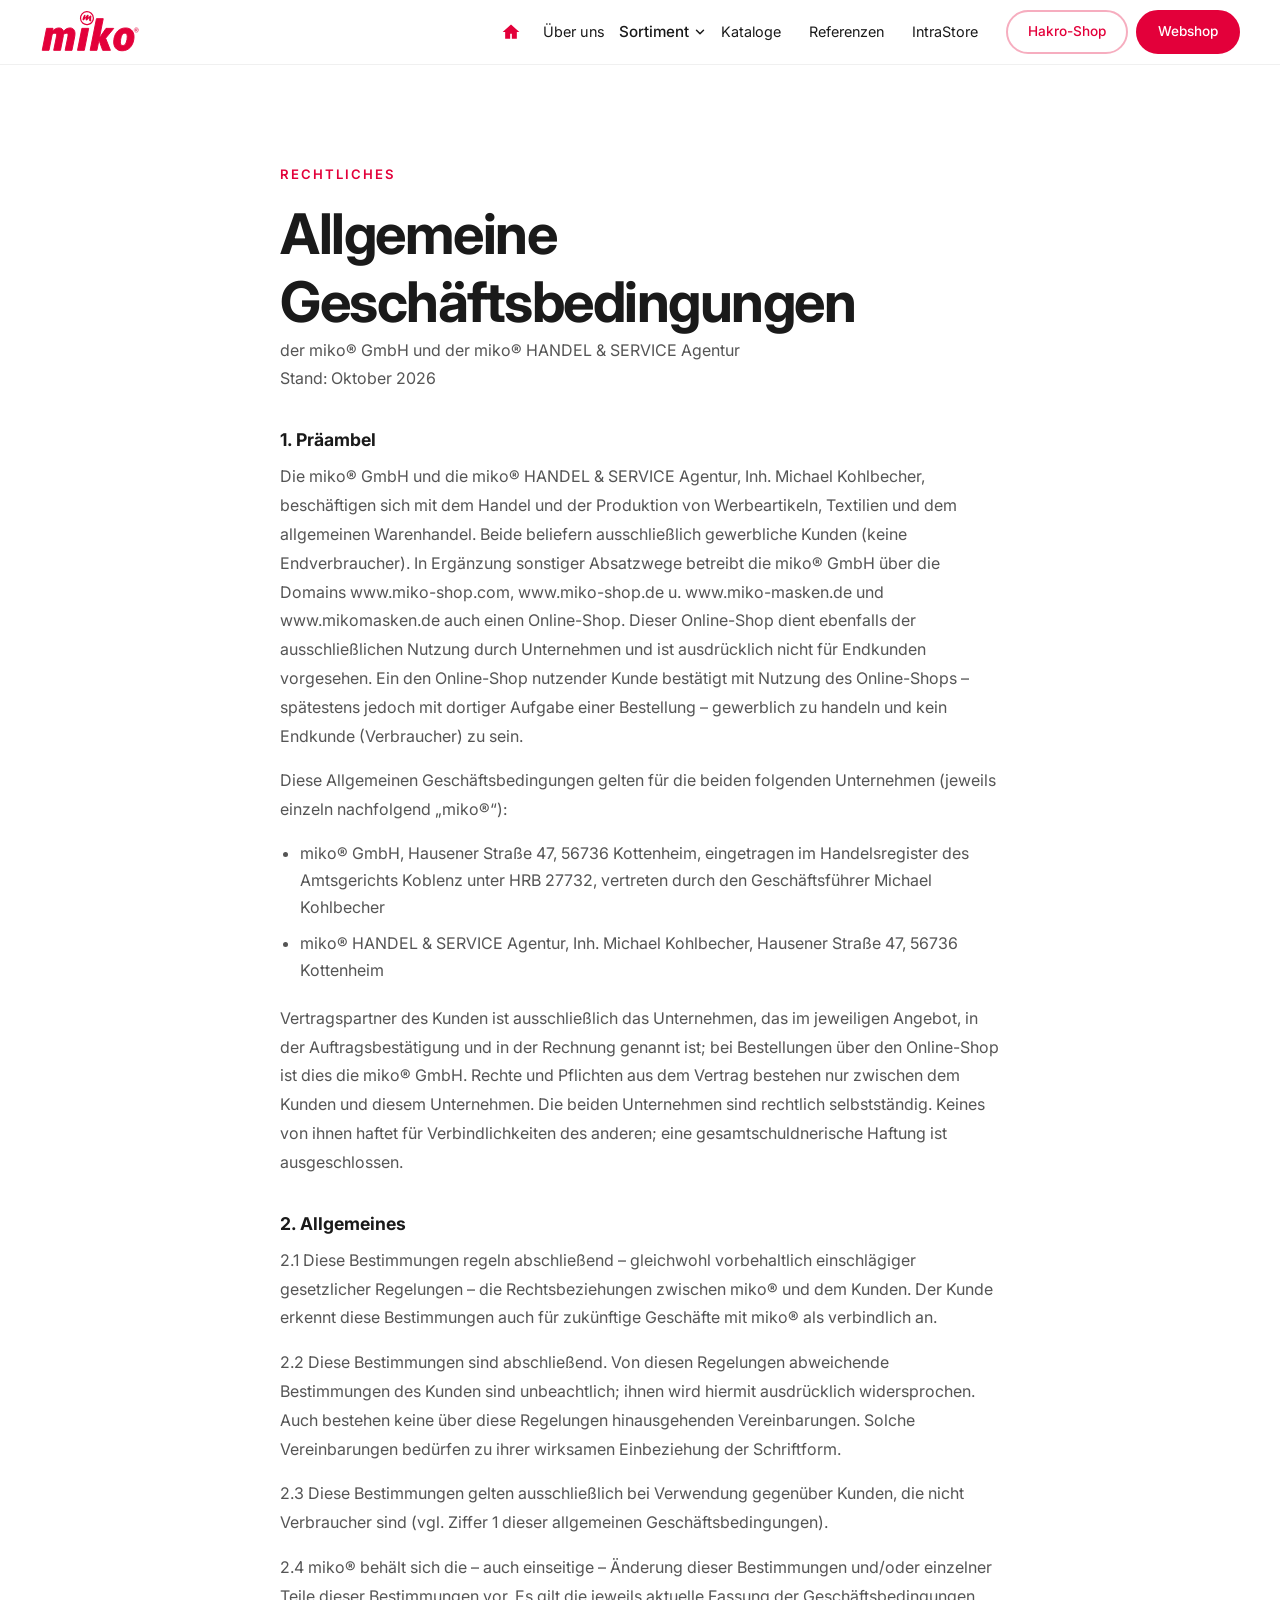
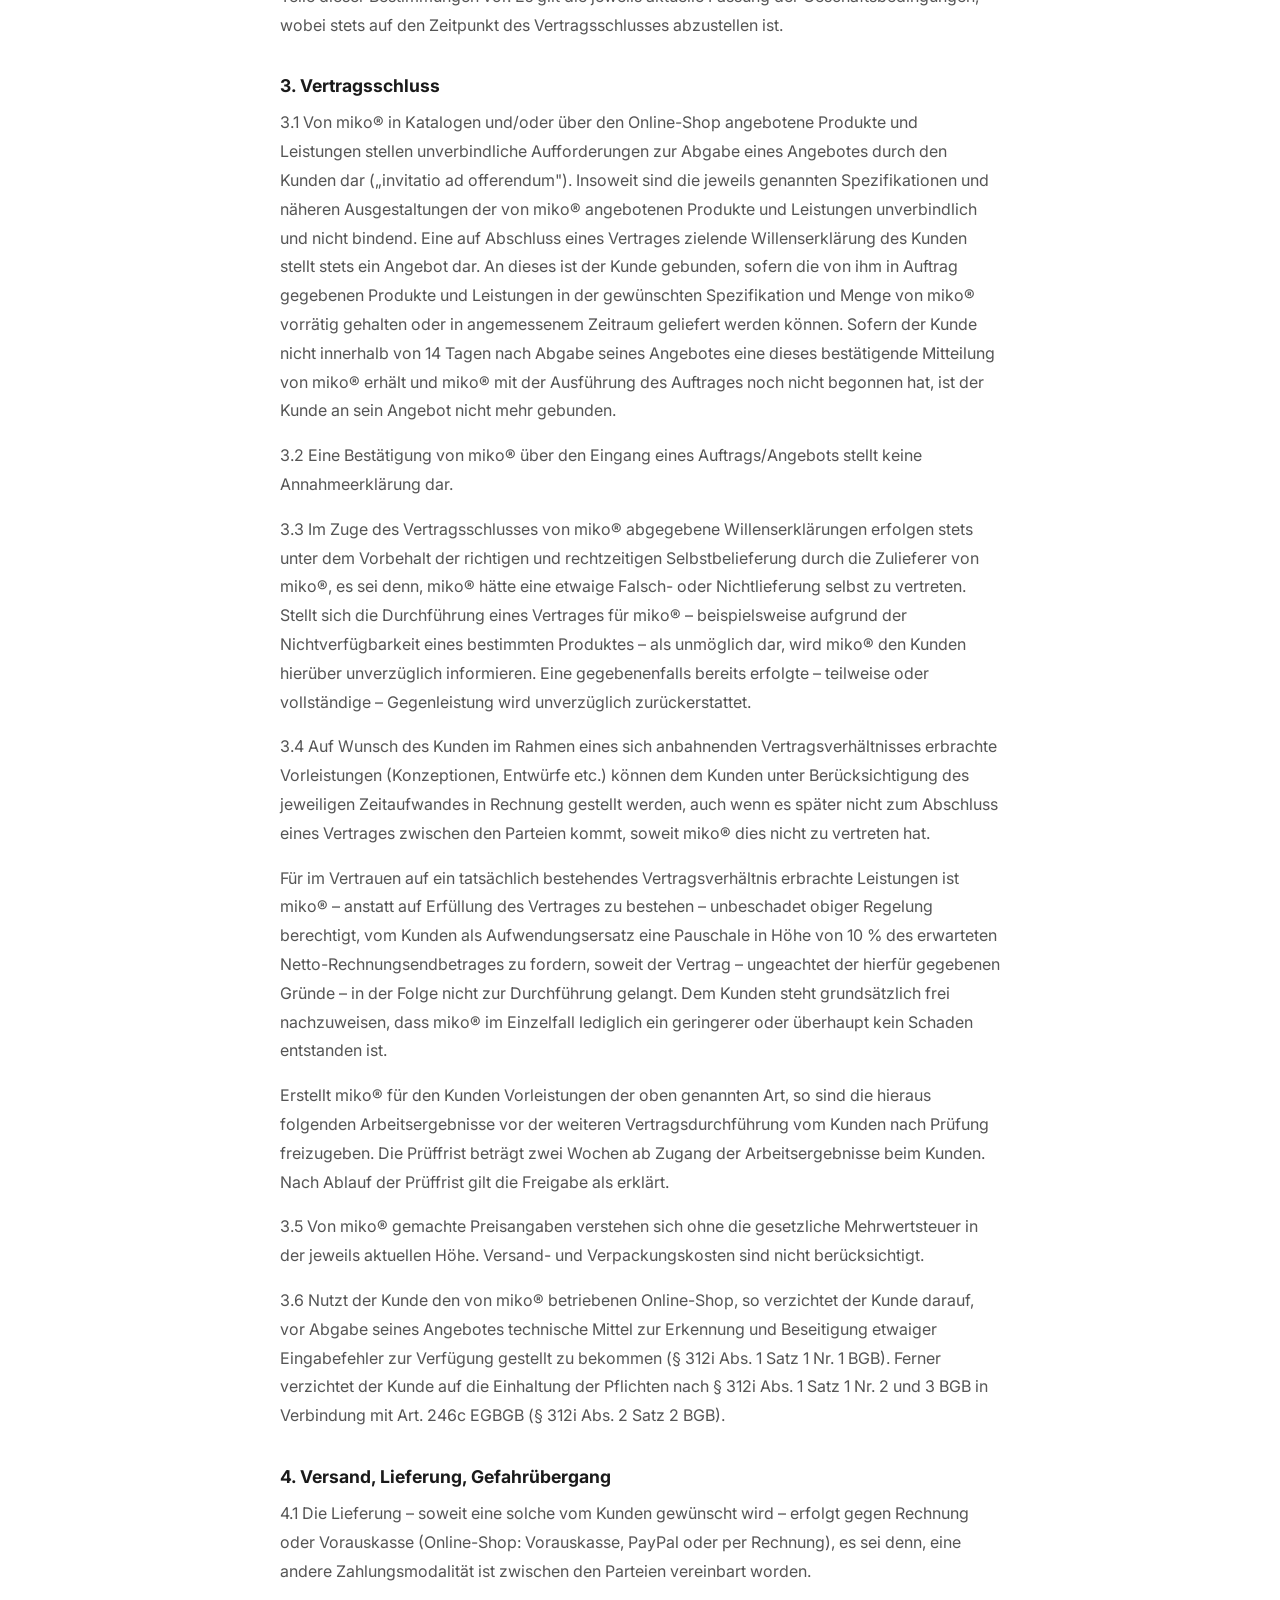
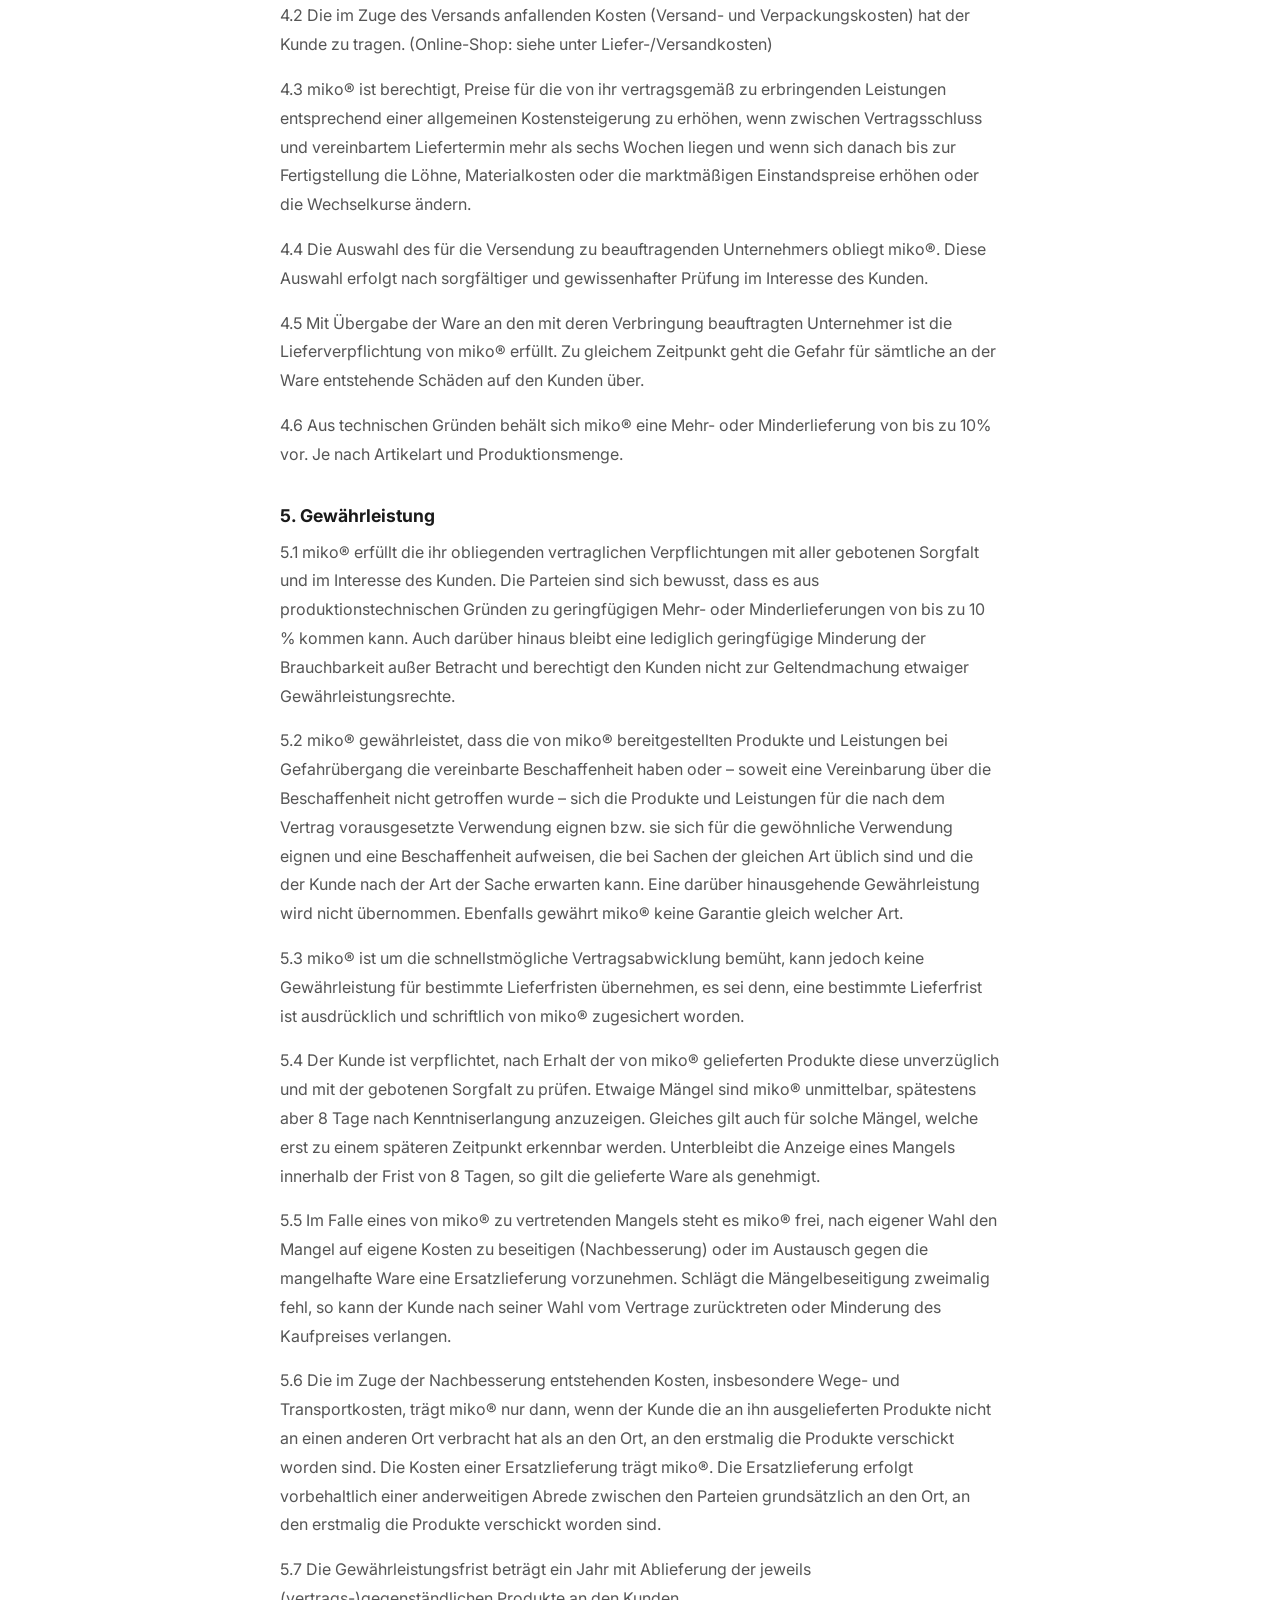
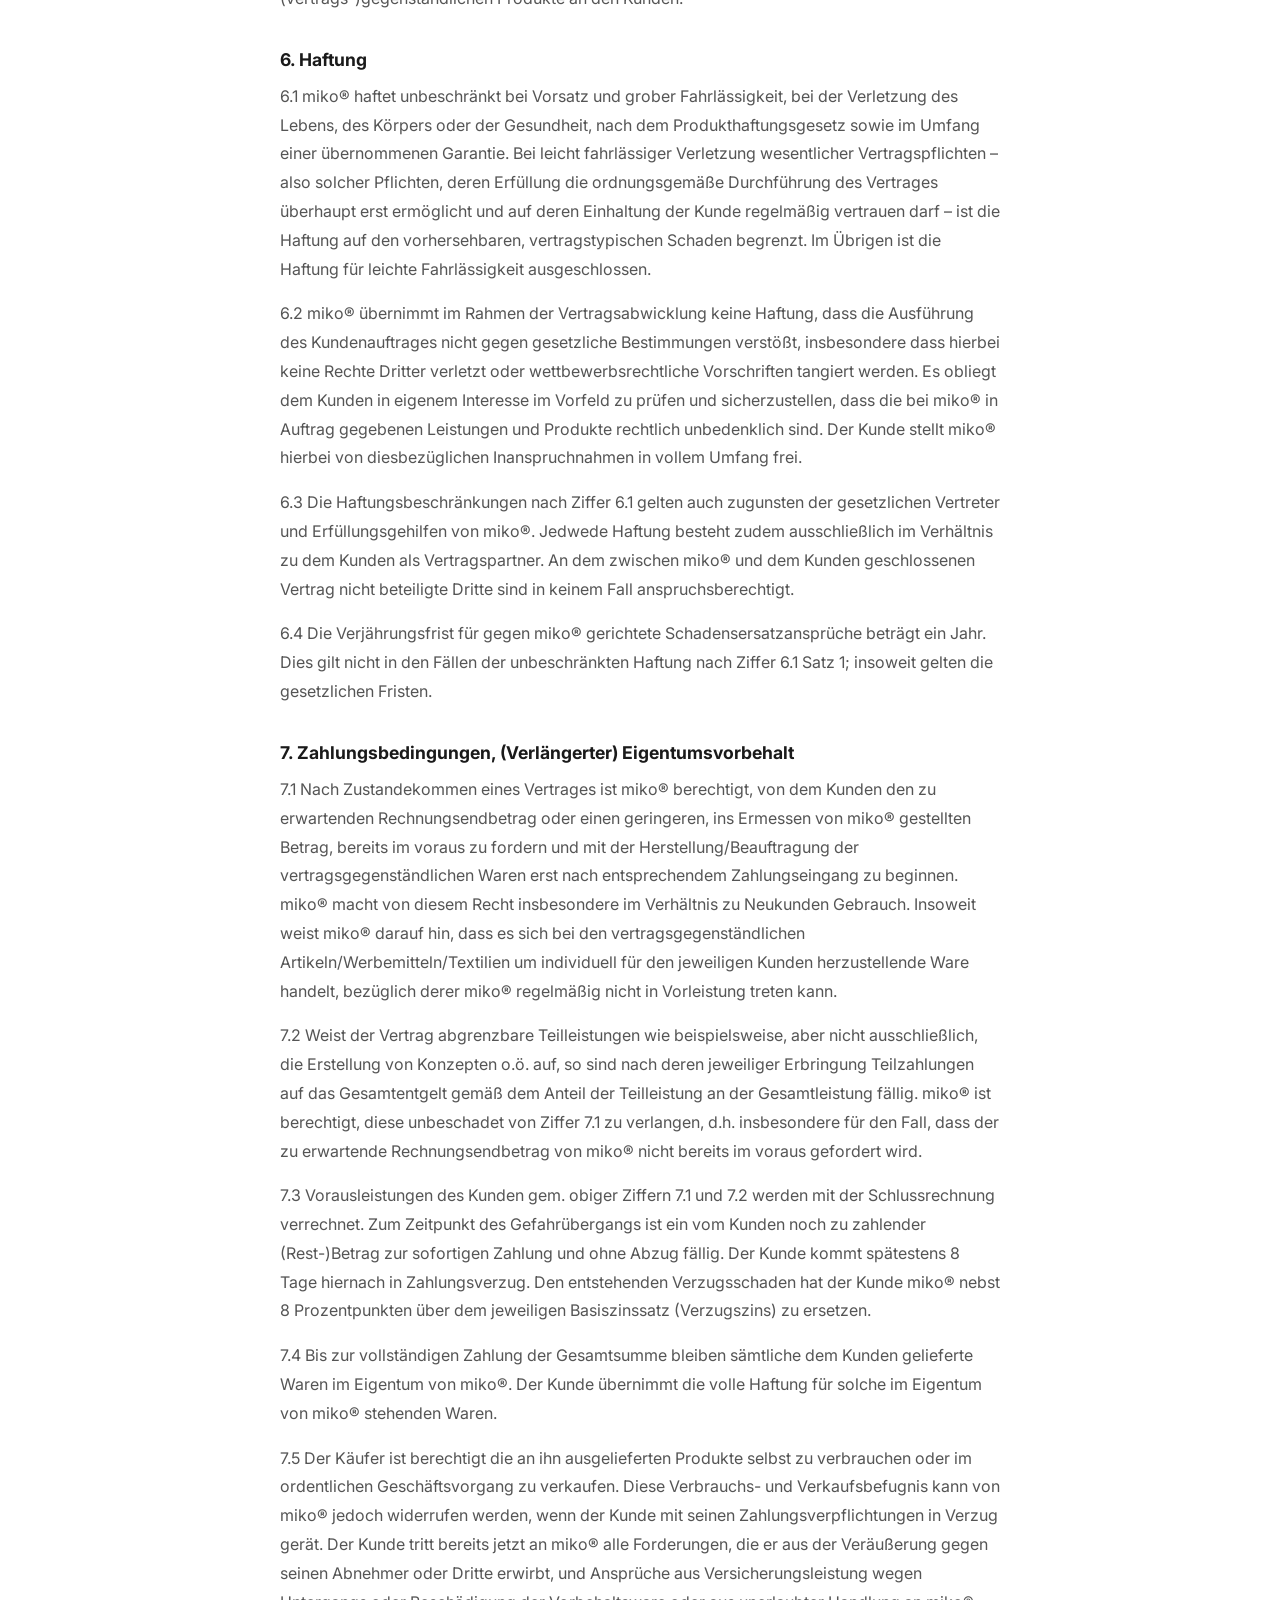
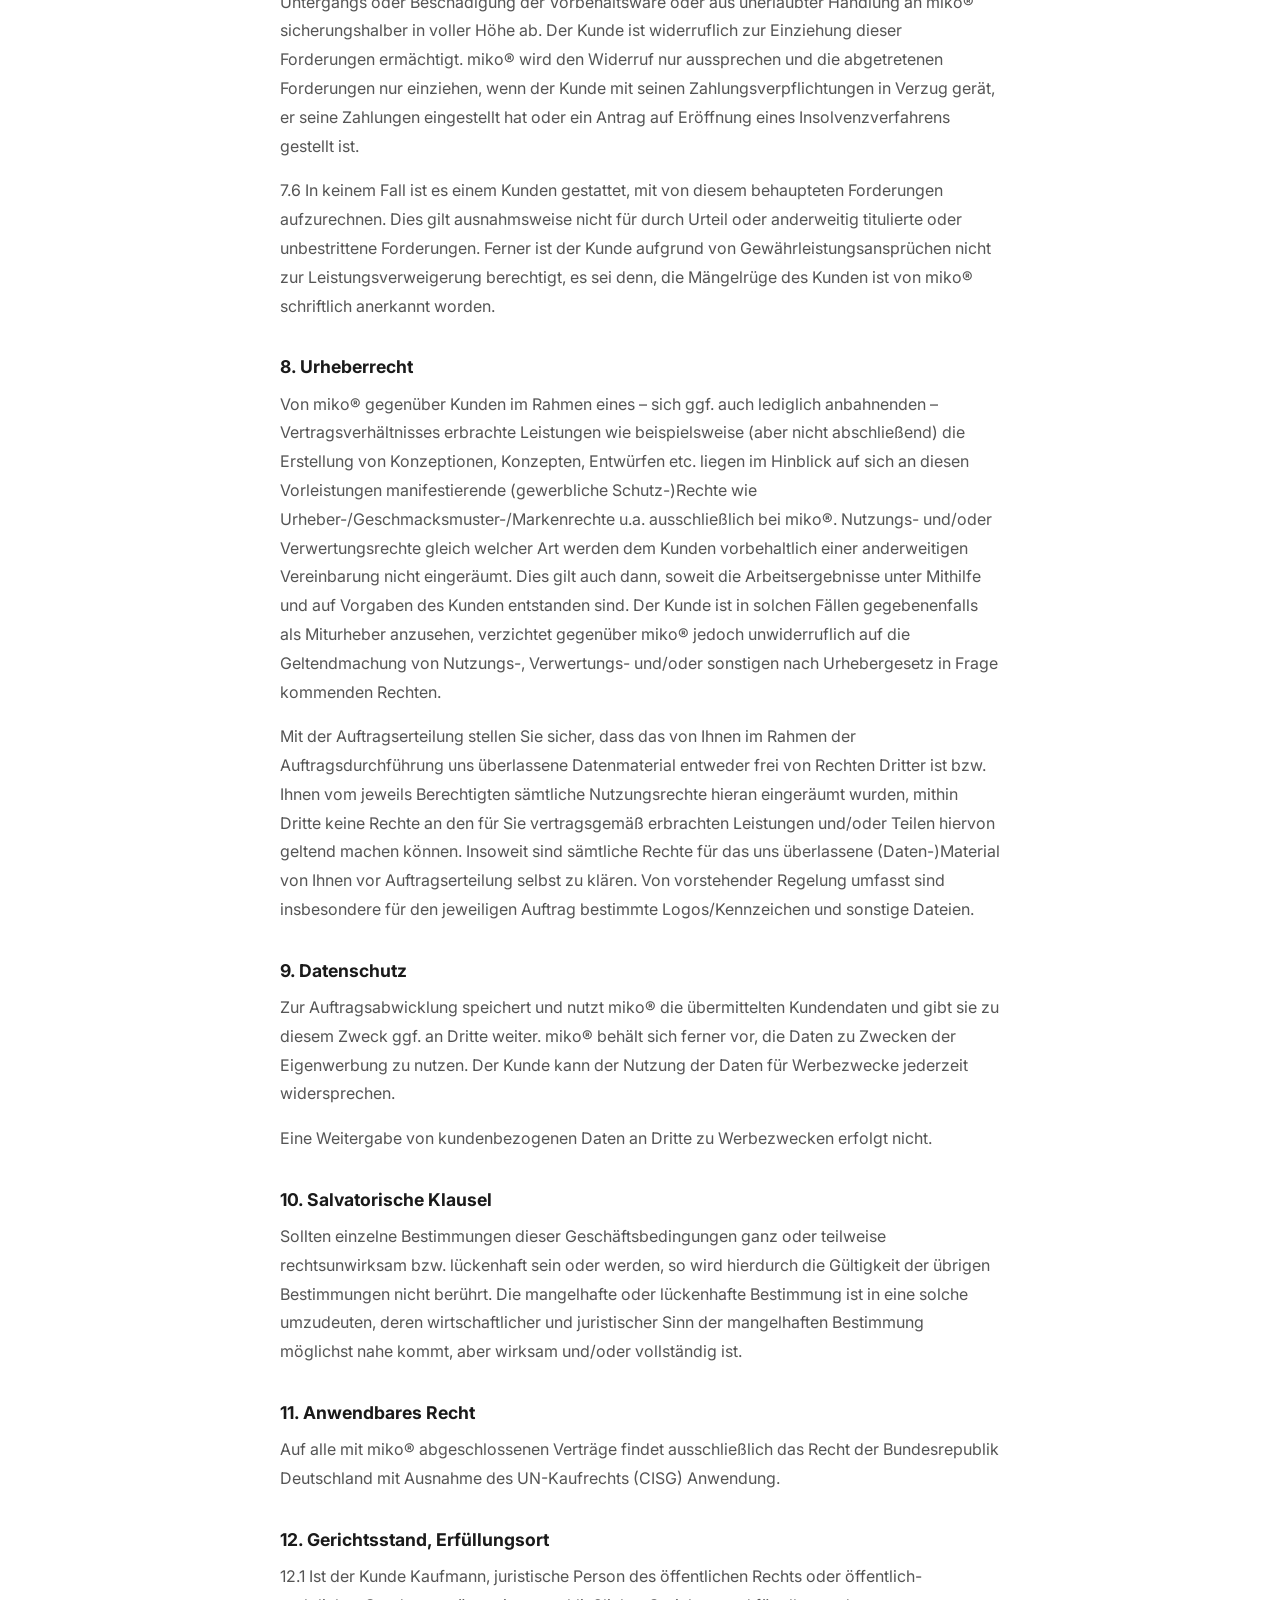
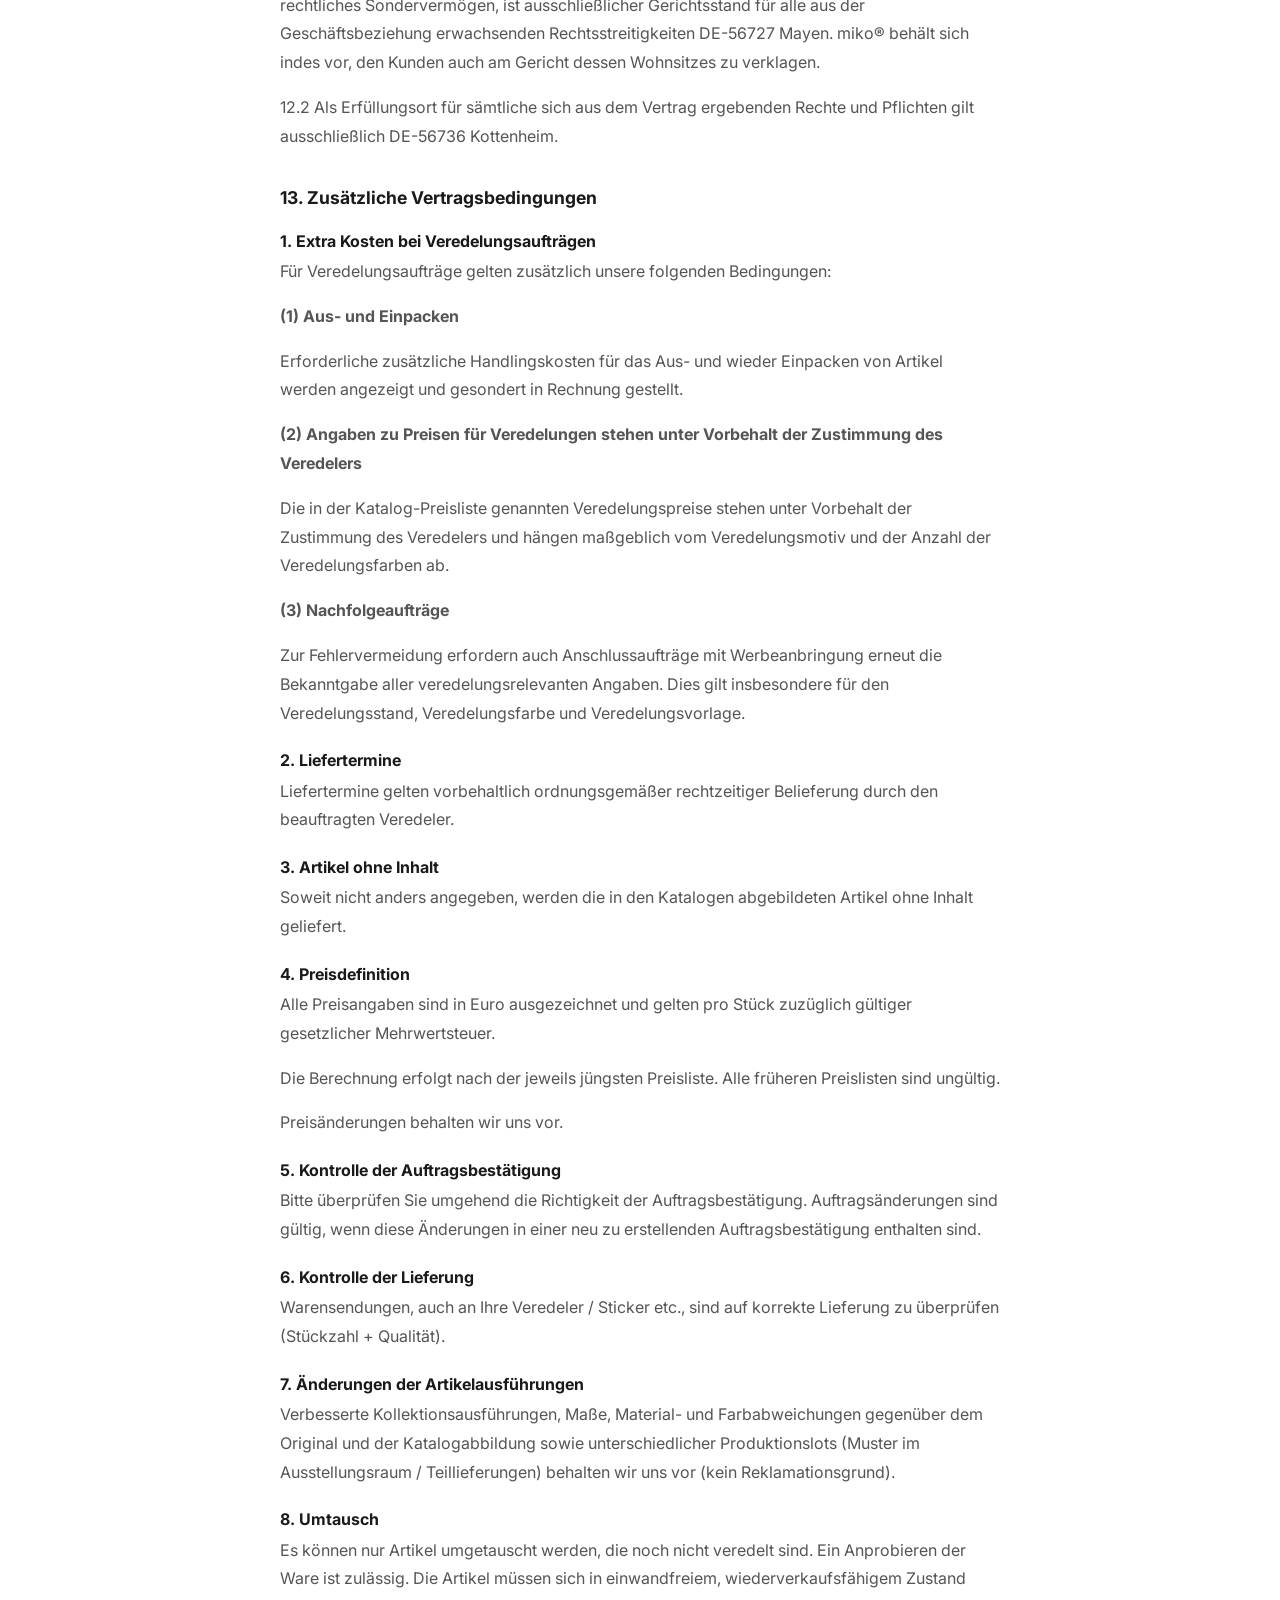
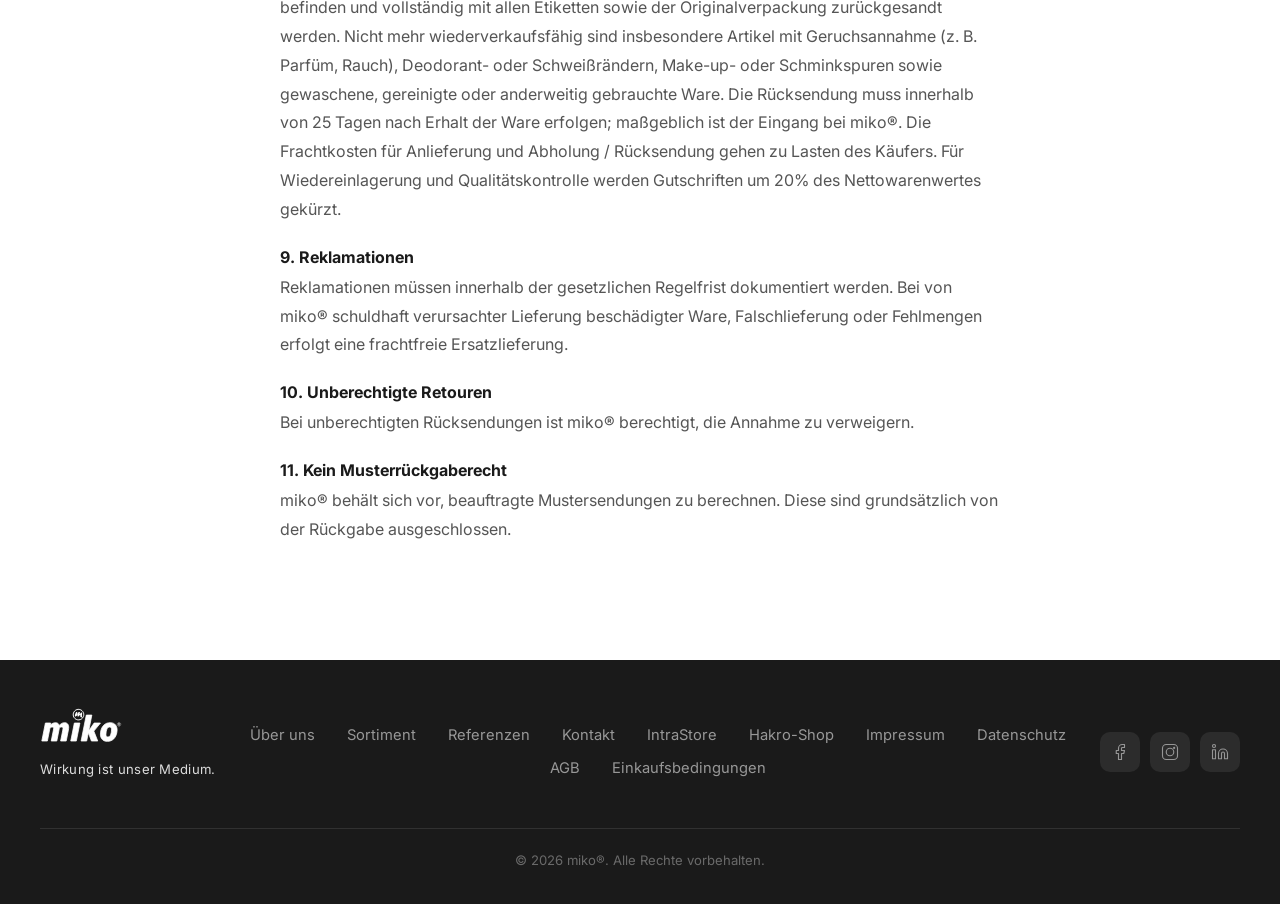
==== agb.html @ ebe0175c "AGB und Einkaufsbedingungen fuer beide Firmen, Links in der Fusszeile agb.html neu (Basis: Fassung A" ====
<!DOCTYPE html>
<html lang="de">
<head>
  <meta charset="UTF-8">
  <meta name="viewport" content="width=device-width, initial-scale=1.0">
  <title>AGB – Allgemeine Geschäftsbedingungen | miko® GmbH</title>
  <meta name="description" content="Allgemeine Geschäftsbedingungen der miko® GmbH und der miko® HANDEL &amp; SERVICE Agentur für Geschäftskunden – Vertragsschluss, Lieferung, Gewährleistung, Zahlung.">
  <link rel="preconnect" href="https://fonts.googleapis.com">
  <link rel="preconnect" href="https://fonts.gstatic.com" crossorigin>
  <link href="https://fonts.googleapis.com/css2?family=Inter:wght@400;500;600;700;800&display=swap" rel="stylesheet">
  <link rel="stylesheet" href="assets/css/style.css">
  <link rel="icon" href="assets/img/favicon.ico" sizes="any">
  <link rel="icon" href="assets/img/favicon.png" type="image/png" sizes="32x32">
  <link rel="apple-touch-icon" href="assets/img/apple-touch-icon.png">
  <link rel="canonical" href="https://miko-online.com/agb.html">
  <meta property="og:type" content="website">
  <meta property="og:site_name" content="miko® GmbH">
  <meta property="og:locale" content="de_DE">
  <meta property="og:title" content="AGB – Allgemeine Geschäftsbedingungen | miko® GmbH">
  <meta property="og:description" content="Allgemeine Geschäftsbedingungen der miko® GmbH und der miko® HANDEL &amp; SERVICE Agentur für Geschäftskunden – Vertragsschluss, Lieferung, Gewährleistung, Zahlung.">
  <meta property="og:url" content="https://miko-online.com/agb.html">
  <meta property="og:image" content="https://miko-online.com/assets/img/og-image.jpg">
  <meta name="twitter:card" content="summary_large_image">
  <meta name="twitter:title" content="AGB – Allgemeine Geschäftsbedingungen | miko® GmbH">
  <meta name="twitter:description" content="Allgemeine Geschäftsbedingungen der miko® GmbH und der miko® HANDEL &amp; SERVICE Agentur für Geschäftskunden – Vertragsschluss, Lieferung, Gewährleistung, Zahlung.">
  <meta name="twitter:image" content="https://miko-online.com/assets/img/og-image.jpg">
</head>
<body>

  <!-- HEADER -->
  <header class="header" id="header">
    <div class="container header-main">
      <a href="index.html" class="logo">
        <img fetchpriority="high" decoding="async" src="assets/img/miko-logo.svg" alt="miko® GmbH">
      </a>
      <nav>
        <ul class="nav-links" id="navLinks">
          <li><a href="index.html" class="nav-home" aria-label="Startseite"><svg viewBox="0 0 24 24" style="width:20px;height:20px" fill="var(--red)" stroke="none"><path d="M12 3L2 12h3v8h6v-6h2v6h6v-8h3L12 3z"/></svg></a></li>
          <li><a href="index.html#ueber-uns">Über uns</a></li>
          <li class="nav-dropdown">
            <button class="nav-dropdown-toggle">Sortiment <svg viewBox="0 0 24 24" fill="none" stroke="currentColor" stroke-width="2.5" stroke-linecap="round" stroke-linejoin="round"><path d="M6 9l6 6 6-6"/></svg></button>
            <div class="nav-dropdown-menu">
              <div class="nav-dropdown-menu-inner">
                <a href="werbeartikel.html">Werbeartikel & Merchandise</a>
                <a href="corporate-fashion.html">Corporate Fashion</a>
                <a href="caps.html">Caps & Mützen</a>
                <a href="arbeitskleidung.html">Arbeitskleidung</a>
                <a href="sonderanfertigungen.html">Sonderanfertigungen</a>
              </div>
            </div>
          </li>
          <li><a href="kataloge.html">Kataloge</a></li>
          <li><a href="referenzen.html">Referenzen</a></li>
          <li><a href="https://www.intrastore.de/" target="_blank" rel="noopener">IntraStore</a></li>
          <li class="nav-shops">
            <a href="https://www.hakroshop.com" target="_blank" rel="noopener" class="btn-shop-ghost">Hakro-Shop</a>
            <a href="https://www.miko-shop.com/" target="_blank" rel="noopener" class="btn btn-red">Webshop</a>
          </li>
        </ul>
      </nav>
      <button class="nav-toggle" id="navToggle" aria-label="Menü öffnen">
        <span></span><span></span><span></span>
      </button>
    </div>
  </header>

  <!-- Content -->
  <section class="section" style="padding-top: 160px;">
    <div class="container">
      <div class="legal-content">
        <span class="section-tag">Rechtliches</span>
        <h1>Allgemeine Geschäftsbedingungen</h1>
        <p>der miko® GmbH und der miko® HANDEL &amp; SERVICE Agentur<br>Stand: Oktober 2026</p>

        <h3>1. Präambel</h3>
        <p>Die miko® GmbH und die miko® HANDEL &amp; SERVICE Agentur, Inh. Michael Kohlbecher, beschäftigen sich mit dem Handel und der Produktion von Werbeartikeln, Textilien und dem allgemeinen Warenhandel. Beide beliefern ausschließlich gewerbliche Kunden (keine Endverbraucher). In Ergänzung sonstiger Absatzwege betreibt die miko® GmbH über die Domains www.miko-shop.com, www.miko-shop.de u. www.miko-masken.de und www.mikomasken.de auch einen Online-Shop. Dieser Online-Shop dient ebenfalls der ausschließlichen Nutzung durch Unternehmen und ist ausdrücklich nicht für Endkunden vorgesehen. Ein den Online-Shop nutzender Kunde bestätigt mit Nutzung des Online-Shops – spätestens jedoch mit dortiger Aufgabe einer Bestellung – gewerblich zu handeln und kein Endkunde (Verbraucher) zu sein.</p>
        <p>Diese Allgemeinen Geschäftsbedingungen gelten für die beiden folgenden Unternehmen (jeweils einzeln nachfolgend „miko®“):</p>
        <ul>
          <li>miko® GmbH, Hausener Straße 47, 56736 Kottenheim, eingetragen im Handelsregister des Amtsgerichts Koblenz unter HRB 27732, vertreten durch den Geschäftsführer Michael Kohlbecher</li>
          <li>miko® HANDEL &amp; SERVICE Agentur, Inh. Michael Kohlbecher, Hausener Straße 47, 56736 Kottenheim</li>
        </ul>
        <p>Vertragspartner des Kunden ist ausschließlich das Unternehmen, das im jeweiligen Angebot, in der Auftragsbestätigung und in der Rechnung genannt ist; bei Bestellungen über den Online-Shop ist dies die miko® GmbH. Rechte und Pflichten aus dem Vertrag bestehen nur zwischen dem Kunden und diesem Unternehmen. Die beiden Unternehmen sind rechtlich selbstständig. Keines von ihnen haftet für Verbindlichkeiten des anderen; eine gesamtschuldnerische Haftung ist ausgeschlossen.</p>
        <h3>2. Allgemeines</h3>
        <p>2.1 Diese Bestimmungen regeln abschließend – gleichwohl vorbehaltlich einschlägiger gesetzlicher Regelungen – die Rechtsbeziehungen zwischen miko® und dem Kunden. Der Kunde erkennt diese Bestimmungen auch für zukünftige Geschäfte mit miko® als verbindlich an.</p>
        <p>2.2 Diese Bestimmungen sind abschließend. Von diesen Regelungen abweichende Bestimmungen des Kunden sind unbeachtlich; ihnen wird hiermit ausdrücklich widersprochen. Auch bestehen keine über diese Regelungen hinausgehenden Vereinbarungen. Solche Vereinbarungen bedürfen zu ihrer wirksamen Einbeziehung der Schriftform.</p>
        <p>2.3 Diese Bestimmungen gelten ausschließlich bei Verwendung gegenüber Kunden, die nicht Verbraucher sind (vgl. Ziffer 1 dieser allgemeinen Geschäftsbedingungen).</p>
        <p>2.4 miko® behält sich die – auch einseitige – Änderung dieser Bestimmungen und/oder einzelner Teile dieser Bestimmungen vor. Es gilt die jeweils aktuelle Fassung der Geschäftsbedingungen, wobei stets auf den Zeitpunkt des Vertragsschlusses abzustellen ist.</p>
        <h3>3. Vertragsschluss</h3>
        <p>3.1 Von miko® in Katalogen und/oder über den Online-Shop angebotene Produkte und Leistungen stellen unverbindliche Aufforderungen zur Abgabe eines Angebotes durch den Kunden dar („invitatio ad offerendum"). Insoweit sind die jeweils genannten Spezifikationen und näheren Ausgestaltungen der von miko® angebotenen Produkte und Leistungen unverbindlich und nicht bindend. Eine auf Abschluss eines Vertrages zielende Willenserklärung des Kunden stellt stets ein Angebot dar. An dieses ist der Kunde gebunden, sofern die von ihm in Auftrag gegebenen Produkte und Leistungen in der gewünschten Spezifikation und Menge von miko® vorrätig gehalten oder in angemessenem Zeitraum geliefert werden können. Sofern der Kunde nicht innerhalb von 14 Tagen nach Abgabe seines Angebotes eine dieses bestätigende Mitteilung von miko® erhält und miko® mit der Ausführung des Auftrages noch nicht begonnen hat, ist der Kunde an sein Angebot nicht mehr gebunden.</p>
        <p>3.2 Eine Bestätigung von miko® über den Eingang eines Auftrags/Angebots stellt keine Annahmeerklärung dar.</p>
        <p>3.3 Im Zuge des Vertragsschlusses von miko® abgegebene Willenserklärungen erfolgen stets unter dem Vorbehalt der richtigen und rechtzeitigen Selbstbelieferung durch die Zulieferer von miko®, es sei denn, miko® hätte eine etwaige Falsch- oder Nichtlieferung selbst zu vertreten. Stellt sich die Durchführung eines Vertrages für miko® – beispielsweise aufgrund der Nichtverfügbarkeit eines bestimmten Produktes – als unmöglich dar, wird miko® den Kunden hierüber unverzüglich informieren. Eine gegebenenfalls bereits erfolgte – teilweise oder vollständige – Gegenleistung wird unverzüglich zurückerstattet.</p>
        <p>3.4 Auf Wunsch des Kunden im Rahmen eines sich anbahnenden Vertragsverhältnisses erbrachte Vorleistungen (Konzeptionen, Entwürfe etc.) können dem Kunden unter Berücksichtigung des jeweiligen Zeitaufwandes in Rechnung gestellt werden, auch wenn es später nicht zum Abschluss eines Vertrages zwischen den Parteien kommt, soweit miko® dies nicht zu vertreten hat.</p>
        <p>Für im Vertrauen auf ein tatsächlich bestehendes Vertragsverhältnis erbrachte Leistungen ist miko® – anstatt auf Erfüllung des Vertrages zu bestehen – unbeschadet obiger Regelung berechtigt, vom Kunden als Aufwendungsersatz eine Pauschale in Höhe von 10 % des erwarteten Netto-Rechnungsendbetrages zu fordern, soweit der Vertrag – ungeachtet der hierfür gegebenen Gründe – in der Folge nicht zur Durchführung gelangt. Dem Kunden steht grundsätzlich frei nachzuweisen, dass miko® im Einzelfall lediglich ein geringerer oder überhaupt kein Schaden entstanden ist.</p>
        <p>Erstellt miko® für den Kunden Vorleistungen der oben genannten Art, so sind die hieraus folgenden Arbeitsergebnisse vor der weiteren Vertragsdurchführung vom Kunden nach Prüfung freizugeben. Die Prüffrist beträgt zwei Wochen ab Zugang der Arbeitsergebnisse beim Kunden. Nach Ablauf der Prüffrist gilt die Freigabe als erklärt.</p>
        <p>3.5 Von miko® gemachte Preisangaben verstehen sich ohne die gesetzliche Mehrwertsteuer in der jeweils aktuellen Höhe. Versand- und Verpackungskosten sind nicht berücksichtigt.</p>
        <p>3.6 Nutzt der Kunde den von miko® betriebenen Online-Shop, so verzichtet der Kunde darauf, vor Abgabe seines Angebotes technische Mittel zur Erkennung und Beseitigung etwaiger Eingabefehler zur Verfügung gestellt zu bekommen (§&nbsp;312i Abs.&nbsp;1 Satz 1 Nr.&nbsp;1 BGB). Ferner verzichtet der Kunde auf die Einhaltung der Pflichten nach §&nbsp;312i Abs.&nbsp;1 Satz 1 Nr.&nbsp;2 und 3 BGB in Verbindung mit Art. 246c EGBGB (§&nbsp;312i Abs.&nbsp;2 Satz 2 BGB).</p>
        <h3>4. Versand, Lieferung, Gefahrübergang</h3>
        <p>4.1 Die Lieferung – soweit eine solche vom Kunden gewünscht wird – erfolgt gegen Rechnung oder Vorauskasse (Online-Shop: Vorauskasse, PayPal oder per Rechnung), es sei denn, eine andere Zahlungsmodalität ist zwischen den Parteien vereinbart worden.</p>
        <p>4.2 Die im Zuge des Versands anfallenden Kosten (Versand- und Verpackungskosten) hat der Kunde zu tragen. (Online-Shop: siehe unter Liefer-/Versandkosten)</p>
        <p>4.3 miko® ist berechtigt, Preise für die von ihr vertragsgemäß zu erbringenden Leistungen entsprechend einer allgemeinen Kostensteigerung zu erhöhen, wenn zwischen Vertragsschluss und vereinbartem Liefertermin mehr als sechs Wochen liegen und wenn sich danach bis zur Fertigstellung die Löhne, Materialkosten oder die marktmäßigen Einstandspreise erhöhen oder die Wechselkurse ändern.</p>
        <p>4.4 Die Auswahl des für die Versendung zu beauftragenden Unternehmers obliegt miko®. Diese Auswahl erfolgt nach sorgfältiger und gewissenhafter Prüfung im Interesse des Kunden.</p>
        <p>4.5 Mit Übergabe der Ware an den mit deren Verbringung beauftragten Unternehmer ist die Lieferverpflichtung von miko® erfüllt. Zu gleichem Zeitpunkt geht die Gefahr für sämtliche an der Ware entstehende Schäden auf den Kunden über.</p>
        <p>4.6 Aus technischen Gründen behält sich miko® eine Mehr- oder Minderlieferung von bis zu 10% vor. Je nach Artikelart und Produktionsmenge.</p>
        <h3>5. Gewährleistung</h3>
        <p>5.1 miko® erfüllt die ihr obliegenden vertraglichen Verpflichtungen mit aller gebotenen Sorgfalt und im Interesse des Kunden. Die Parteien sind sich bewusst, dass es aus produktionstechnischen Gründen zu geringfügigen Mehr- oder Minderlieferungen von bis zu 10 % kommen kann. Auch darüber hinaus bleibt eine lediglich geringfügige Minderung der Brauchbarkeit außer Betracht und berechtigt den Kunden nicht zur Geltendmachung etwaiger Gewährleistungsrechte.</p>
        <p>5.2 miko® gewährleistet, dass die von miko® bereitgestellten Produkte und Leistungen bei Gefahrübergang die vereinbarte Beschaffenheit haben oder – soweit eine Vereinbarung über die Beschaffenheit nicht getroffen wurde – sich die Produkte und Leistungen für die nach dem Vertrag vorausgesetzte Verwendung eignen bzw. sie sich für die gewöhnliche Verwendung eignen und eine Beschaffenheit aufweisen, die bei Sachen der gleichen Art üblich sind und die der Kunde nach der Art der Sache erwarten kann. Eine darüber hinausgehende Gewährleistung wird nicht übernommen. Ebenfalls gewährt miko® keine Garantie gleich welcher Art.</p>
        <p>5.3 miko® ist um die schnellstmögliche Vertragsabwicklung bemüht, kann jedoch keine Gewährleistung für bestimmte Lieferfristen übernehmen, es sei denn, eine bestimmte Lieferfrist ist ausdrücklich und schriftlich von miko® zugesichert worden.</p>
        <p>5.4 Der Kunde ist verpflichtet, nach Erhalt der von miko® gelieferten Produkte diese unverzüglich und mit der gebotenen Sorgfalt zu prüfen. Etwaige Mängel sind miko® unmittelbar, spätestens aber 8 Tage nach Kenntniserlangung anzuzeigen. Gleiches gilt auch für solche Mängel, welche erst zu einem späteren Zeitpunkt erkennbar werden. Unterbleibt die Anzeige eines Mangels innerhalb der Frist von 8 Tagen, so gilt die gelieferte Ware als genehmigt.</p>
        <p>5.5 Im Falle eines von miko® zu vertretenden Mangels steht es miko® frei, nach eigener Wahl den Mangel auf eigene Kosten zu beseitigen (Nachbesserung) oder im Austausch gegen die mangelhafte Ware eine Ersatzlieferung vorzunehmen. Schlägt die Mängelbeseitigung zweimalig fehl, so kann der Kunde nach seiner Wahl vom Vertrage zurücktreten oder Minderung des Kaufpreises verlangen.</p>
        <p>5.6 Die im Zuge der Nachbesserung entstehenden Kosten, insbesondere Wege- und Transportkosten, trägt miko® nur dann, wenn der Kunde die an ihn ausgelieferten Produkte nicht an einen anderen Ort verbracht hat als an den Ort, an den erstmalig die Produkte verschickt worden sind. Die Kosten einer Ersatzlieferung trägt miko®. Die Ersatzlieferung erfolgt vorbehaltlich einer anderweitigen Abrede zwischen den Parteien grundsätzlich an den Ort, an den erstmalig die Produkte verschickt worden sind.</p>
        <p>5.7 Die Gewährleistungsfrist beträgt ein Jahr mit Ablieferung der jeweils (vertrags-)gegenständlichen Produkte an den Kunden.</p>
        <h3>6. Haftung</h3>
        <p>6.1 miko® haftet unbeschränkt bei Vorsatz und grober Fahrlässigkeit, bei der Verletzung des Lebens, des Körpers oder der Gesundheit, nach dem Produkthaftungsgesetz sowie im Umfang einer übernommenen Garantie. Bei leicht fahrlässiger Verletzung wesentlicher Vertragspflichten – also solcher Pflichten, deren Erfüllung die ordnungsgemäße Durchführung des Vertrages überhaupt erst ermöglicht und auf deren Einhaltung der Kunde regelmäßig vertrauen darf – ist die Haftung auf den vorhersehbaren, vertragstypischen Schaden begrenzt. Im Übrigen ist die Haftung für leichte Fahrlässigkeit ausgeschlossen.</p>
        <p>6.2 miko® übernimmt im Rahmen der Vertragsabwicklung keine Haftung, dass die Ausführung des Kundenauftrages nicht gegen gesetzliche Bestimmungen verstößt, insbesondere dass hierbei keine Rechte Dritter verletzt oder wettbewerbsrechtliche Vorschriften tangiert werden. Es obliegt dem Kunden in eigenem Interesse im Vorfeld zu prüfen und sicherzustellen, dass die bei miko® in Auftrag gegebenen Leistungen und Produkte rechtlich unbedenklich sind. Der Kunde stellt miko® hierbei von diesbezüglichen Inanspruchnahmen in vollem Umfang frei.</p>
        <p>6.3 Die Haftungsbeschränkungen nach Ziffer 6.1 gelten auch zugunsten der gesetzlichen Vertreter und Erfüllungsgehilfen von miko®. Jedwede Haftung besteht zudem ausschließlich im Verhältnis zu dem Kunden als Vertragspartner. An dem zwischen miko® und dem Kunden geschlossenen Vertrag nicht beteiligte Dritte sind in keinem Fall anspruchsberechtigt.</p>
        <p>6.4 Die Verjährungsfrist für gegen miko® gerichtete Schadensersatzansprüche beträgt ein Jahr. Dies gilt nicht in den Fällen der unbeschränkten Haftung nach Ziffer 6.1 Satz 1; insoweit gelten die gesetzlichen Fristen.</p>
        <h3>7. Zahlungsbedingungen, (Verlängerter) Eigentumsvorbehalt</h3>
        <p>7.1 Nach Zustandekommen eines Vertrages ist miko® berechtigt, von dem Kunden den zu erwartenden Rechnungsendbetrag oder einen geringeren, ins Ermessen von miko® gestellten Betrag, bereits im voraus zu fordern und mit der Herstellung/Beauftragung der vertragsgegenständlichen Waren erst nach entsprechendem Zahlungseingang zu beginnen. miko® macht von diesem Recht insbesondere im Verhältnis zu Neukunden Gebrauch. Insoweit weist miko® darauf hin, dass es sich bei den vertragsgegenständlichen Artikeln/Werbemitteln/Textilien um individuell für den jeweiligen Kunden herzustellende Ware handelt, bezüglich derer miko® regelmäßig nicht in Vorleistung treten kann.</p>
        <p>7.2 Weist der Vertrag abgrenzbare Teilleistungen wie beispielsweise, aber nicht ausschließlich, die Erstellung von Konzepten o.ö. auf, so sind nach deren jeweiliger Erbringung Teilzahlungen auf das Gesamtentgelt gemäß dem Anteil der Teilleistung an der Gesamtleistung fällig. miko® ist berechtigt, diese unbeschadet von Ziffer 7.1 zu verlangen, d.h. insbesondere für den Fall, dass der zu erwartende Rechnungsendbetrag von miko® nicht bereits im voraus gefordert wird.</p>
        <p>7.3 Vorausleistungen des Kunden gem. obiger Ziffern 7.1 und 7.2 werden mit der Schlussrechnung verrechnet. Zum Zeitpunkt des Gefahrübergangs ist ein vom Kunden noch zu zahlender (Rest-)Betrag zur sofortigen Zahlung und ohne Abzug fällig. Der Kunde kommt spätestens 8 Tage hiernach in Zahlungsverzug. Den entstehenden Verzugsschaden hat der Kunde miko® nebst 8 Prozentpunkten über dem jeweiligen Basiszinssatz (Verzugszins) zu ersetzen.</p>
        <p>7.4 Bis zur vollständigen Zahlung der Gesamtsumme bleiben sämtliche dem Kunden gelieferte Waren im Eigentum von miko®. Der Kunde übernimmt die volle Haftung für solche im Eigentum von miko® stehenden Waren.</p>
        <p>7.5 Der Käufer ist berechtigt die an ihn ausgelieferten Produkte selbst zu verbrauchen oder im ordentlichen Geschäftsvorgang zu verkaufen. Diese Verbrauchs- und Verkaufsbefugnis kann von miko® jedoch widerrufen werden, wenn der Kunde mit seinen Zahlungsverpflichtungen in Verzug gerät. Der Kunde tritt bereits jetzt an miko® alle Forderungen, die er aus der Veräußerung gegen seinen Abnehmer oder Dritte erwirbt, und Ansprüche aus Versicherungsleistung wegen Untergangs oder Beschädigung der Vorbehaltsware oder aus unerlaubter Handlung an miko® sicherungshalber in voller Höhe ab. Der Kunde ist widerruflich zur Einziehung dieser Forderungen ermächtigt. miko® wird den Widerruf nur aussprechen und die abgetretenen Forderungen nur einziehen, wenn der Kunde mit seinen Zahlungsverpflichtungen in Verzug gerät, er seine Zahlungen eingestellt hat oder ein Antrag auf Eröffnung eines Insolvenzverfahrens gestellt ist.</p>
        <p>7.6 In keinem Fall ist es einem Kunden gestattet, mit von diesem behaupteten Forderungen aufzurechnen. Dies gilt ausnahmsweise nicht für durch Urteil oder anderweitig titulierte oder unbestrittene Forderungen. Ferner ist der Kunde aufgrund von Gewährleistungsansprüchen nicht zur Leistungsverweigerung berechtigt, es sei denn, die Mängelrüge des Kunden ist von miko® schriftlich anerkannt worden.</p>
        <h3>8. Urheberrecht</h3>
        <p>Von miko® gegenüber Kunden im Rahmen eines – sich ggf. auch lediglich anbahnenden – Vertragsverhältnisses erbrachte Leistungen wie beispielsweise (aber nicht abschließend) die Erstellung von Konzeptionen, Konzepten, Entwürfen etc. liegen im Hinblick auf sich an diesen Vorleistungen manifestierende (gewerbliche Schutz-)Rechte wie Urheber-/Geschmacksmuster-/Markenrechte u.a. ausschließlich bei miko®. Nutzungs- und/oder Verwertungsrechte gleich welcher Art werden dem Kunden vorbehaltlich einer anderweitigen Vereinbarung nicht eingeräumt. Dies gilt auch dann, soweit die Arbeitsergebnisse unter Mithilfe und auf Vorgaben des Kunden entstanden sind. Der Kunde ist in solchen Fällen gegebenenfalls als Miturheber anzusehen, verzichtet gegenüber miko® jedoch unwiderruflich auf die Geltendmachung von Nutzungs-, Verwertungs- und/oder sonstigen nach Urhebergesetz in Frage kommenden Rechten.</p>
        <p>Mit der Auftragserteilung stellen Sie sicher, dass das von Ihnen im Rahmen der Auftragsdurchführung uns überlassene Datenmaterial entweder frei von Rechten Dritter ist bzw. Ihnen vom jeweils Berechtigten sämtliche Nutzungsrechte hieran eingeräumt wurden, mithin Dritte keine Rechte an den für Sie vertragsgemäß erbrachten Leistungen und/oder Teilen hiervon geltend machen können. Insoweit sind sämtliche Rechte für das uns überlassene (Daten-)Material von Ihnen vor Auftragserteilung selbst zu klären. Von vorstehender Regelung umfasst sind insbesondere für den jeweiligen Auftrag bestimmte Logos/Kennzeichen und sonstige Dateien.</p>
        <h3>9. Datenschutz</h3>
        <p>Zur Auftragsabwicklung speichert und nutzt miko® die übermittelten Kundendaten und gibt sie zu diesem Zweck ggf. an Dritte weiter. miko® behält sich ferner vor, die Daten zu Zwecken der Eigenwerbung zu nutzen. Der Kunde kann der Nutzung der Daten für Werbezwecke jederzeit widersprechen.</p>
        <p>Eine Weitergabe von kundenbezogenen Daten an Dritte zu Werbezwecken erfolgt nicht.</p>
        <h3>10. Salvatorische Klausel</h3>
        <p>Sollten einzelne Bestimmungen dieser Geschäftsbedingungen ganz oder teilweise rechtsunwirksam bzw. lückenhaft sein oder werden, so wird hierdurch die Gültigkeit der übrigen Bestimmungen nicht berührt. Die mangelhafte oder lückenhafte Bestimmung ist in eine solche umzudeuten, deren wirtschaftlicher und juristischer Sinn der mangelhaften Bestimmung möglichst nahe kommt, aber wirksam und/oder vollständig ist.</p>
        <h3>11. Anwendbares Recht</h3>
        <p>Auf alle mit miko® abgeschlossenen Verträge findet ausschließlich das Recht der Bundesrepublik Deutschland mit Ausnahme des UN-Kaufrechts (CISG) Anwendung.</p>
        <h3>12. Gerichtsstand, Erfüllungsort</h3>
        <p>12.1 Ist der Kunde Kaufmann, juristische Person des öffentlichen Rechts oder öffentlich-rechtliches Sondervermögen, ist ausschließlicher Gerichtsstand für alle aus der Geschäftsbeziehung erwachsenden Rechtsstreitigkeiten DE-56727 Mayen. miko® behält sich indes vor, den Kunden auch am Gericht dessen Wohnsitzes zu verklagen.</p>
        <p>12.2 Als Erfüllungsort für sämtliche sich aus dem Vertrag ergebenden Rechte und Pflichten gilt ausschließlich DE-56736 Kottenheim.</p>
        <h3>13. Zusätzliche Vertragsbedingungen</h3>
        <h4>1. Extra Kosten bei Veredelungsaufträgen</h4>
        <p>Für Veredelungsaufträge gelten zusätzlich unsere folgenden Bedingungen:</p>
        <p><strong>(1) Aus- und Einpacken</strong></p>
        <p>Erforderliche zusätzliche Handlingskosten für das Aus- und wieder Einpacken von Artikel werden angezeigt und gesondert in Rechnung gestellt.</p>
        <p><strong>(2) Angaben zu Preisen für Veredelungen stehen unter Vorbehalt der Zustimmung des Veredelers</strong></p>
        <p>Die in der Katalog-Preisliste genannten Veredelungspreise stehen unter Vorbehalt der Zustimmung des Veredelers und hängen maßgeblich vom Veredelungsmotiv und der Anzahl der Veredelungsfarben ab.</p>
        <p><strong>(3) Nachfolgeaufträge</strong></p>
        <p>Zur Fehlervermeidung erfordern auch Anschlussaufträge mit Werbeanbringung erneut die Bekanntgabe aller veredelungsrelevanten Angaben. Dies gilt insbesondere für den Veredelungsstand, Veredelungsfarbe und Veredelungsvorlage.</p>
        <h4>2. Liefertermine</h4>
        <p>Liefertermine gelten vorbehaltlich ordnungsgemäßer rechtzeitiger Belieferung durch den beauftragten Veredeler.</p>
        <h4>3. Artikel ohne Inhalt</h4>
        <p>Soweit nicht anders angegeben, werden die in den Katalogen abgebildeten Artikel ohne Inhalt geliefert.</p>
        <h4>4. Preisdefinition</h4>
        <p>Alle Preisangaben sind in Euro ausgezeichnet und gelten pro Stück zuzüglich gültiger gesetzlicher Mehrwertsteuer.</p>
        <p>Die Berechnung erfolgt nach der jeweils jüngsten Preisliste. Alle früheren Preislisten sind ungültig.</p>
        <p>Preisänderungen behalten wir uns vor.</p>
        <h4>5. Kontrolle der Auftragsbestätigung</h4>
        <p>Bitte überprüfen Sie umgehend die Richtigkeit der Auftragsbestätigung. Auftragsänderungen sind gültig, wenn diese Änderungen in einer neu zu erstellenden Auftragsbestätigung enthalten sind.</p>
        <h4>6. Kontrolle der Lieferung</h4>
        <p>Warensendungen, auch an Ihre Veredeler / Sticker etc., sind auf korrekte Lieferung zu überprüfen (Stückzahl + Qualität).</p>
        <h4>7. Änderungen der Artikelausführungen</h4>
        <p>Verbesserte Kollektionsausführungen, Maße, Material- und Farbabweichungen gegenüber dem Original und der Katalogabbildung sowie unterschiedlicher Produktionslots (Muster im Ausstellungsraum / Teillieferungen) behalten wir uns vor (kein Reklamationsgrund).</p>
        <h4>8. Umtausch</h4>
        <p>Es können nur Artikel umgetauscht werden, die noch nicht veredelt sind. Ein Anprobieren der Ware ist zulässig. Die Artikel müssen sich in einwandfreiem, wiederverkaufsfähigem Zustand befinden und vollständig mit allen Etiketten sowie der Originalverpackung zurückgesandt werden. Nicht mehr wiederverkaufsfähig sind insbesondere Artikel mit Geruchsannahme (z. B. Parfüm, Rauch), Deodorant- oder Schweißrändern, Make-up- oder Schminkspuren sowie gewaschene, gereinigte oder anderweitig gebrauchte Ware. Die Rücksendung muss innerhalb von 25 Tagen nach Erhalt der Ware erfolgen; maßgeblich ist der Eingang bei miko®. Die Frachtkosten für Anlieferung und Abholung / Rücksendung gehen zu Lasten des Käufers. Für Wiedereinlagerung und Qualitätskontrolle werden Gutschriften um 20% des Nettowarenwertes gekürzt.</p>
        <h4>9. Reklamationen</h4>
        <p>Reklamationen müssen innerhalb der gesetzlichen Regelfrist dokumentiert werden. Bei von miko® schuldhaft verursachter Lieferung beschädigter Ware, Falschlieferung oder Fehlmengen erfolgt eine frachtfreie Ersatzlieferung.</p>
        <h4>10. Unberechtigte Retouren</h4>
        <p>Bei unberechtigten Rücksendungen ist miko® berechtigt, die Annahme zu verweigern.</p>
        <h4>11. Kein Musterrückgaberecht</h4>
        <p>miko® behält sich vor, beauftragte Mustersendungen zu berechnen. Diese sind grundsätzlich von der Rückgabe ausgeschlossen.</p>
      </div>
    </div>
  </section>

  <!-- FOOTER -->
  <footer class="footer">
    <div class="container">
      <div class="footer-inner">
      <div class="footer-row">
        <div class="footer-logo">
          <img loading="lazy" decoding="async" src="assets/img/miko-logo.svg" alt="miko® GmbH">
          <p class="footer-claim">Wirkung ist unser Medium.</p>
        </div>
        <nav class="footer-nav">
          <a href="index.html#ueber-uns">Über uns</a>
          <a href="index.html#sortiment">Sortiment</a>
          <a href="referenzen.html">Referenzen</a>
          <a href="index.html#kontakt">Kontakt</a>
          <a href="https://www.intrastore.de/" target="_blank" rel="noopener">IntraStore</a>
          <a href="https://www.hakroshop.com" target="_blank" rel="noopener">Hakro-Shop</a>
          <a href="impressum.html">Impressum</a>
          <a href="datenschutz.html">Datenschutz</a>
          <a href="agb.html">AGB</a>
          <a href="einkaufsbedingungen.html">Einkaufsbedingungen</a>
        </nav>
        <div class="footer-socials">
          <a href="https://www.facebook.com/mikoshopcom/" target="_blank" rel="noopener" aria-label="Facebook">
            <svg viewBox="0 0 24 24" fill="none" stroke="currentColor" stroke-width="1.5" stroke-linecap="round" stroke-linejoin="round"><path d="M18 2h-3a5 5 0 0 0-5 5v3H7v4h3v8h4v-8h3l1-4h-4V7a1 1 0 0 1 1-1h3z"/></svg>
          </a>
          <a href="https://www.instagram.com/mikoshopcom/" target="_blank" rel="noopener" aria-label="Instagram">
            <svg viewBox="0 0 24 24" fill="none" stroke="currentColor" stroke-width="1.5" stroke-linecap="round" stroke-linejoin="round"><rect x="2" y="2" width="20" height="20" rx="5"/><circle cx="12" cy="12" r="5"/><circle cx="17.5" cy="6.5" r="1.5" fill="currentColor" stroke="none"/></svg>
          </a>
          <a href="https://de.linkedin.com/company/miko-handel-u-service-agentur" target="_blank" rel="noopener" aria-label="LinkedIn">
            <svg viewBox="0 0 24 24" fill="none" stroke="currentColor" stroke-width="1.5" stroke-linecap="round" stroke-linejoin="round"><path d="M16 8a6 6 0 0 1 6 6v7h-4v-7a2 2 0 0 0-2-2 2 2 0 0 0-2 2v7h-4v-7a6 6 0 0 1 6-6z"/><rect x="2" y="9" width="4" height="12"/><circle cx="4" cy="4" r="2"/></svg>
          </a>
        </div>
      </div>
      <div class="footer-divider"></div>
      <div class="footer-bottom">
        <span>&copy; 2026 miko®. Alle Rechte vorbehalten.</span>
      </div>
    </div>
    </div>
  </footer>

  <!-- Scroll to top -->
  <button id="scrollTopBtn" class="scroll-top" aria-label="Nach oben scrollen">
    <svg viewBox="0 0 24 24" fill="none" stroke="currentColor" stroke-width="2.5" stroke-linecap="round" stroke-linejoin="round"><path d="M12 19V5M5 12l7-7 7 7"/></svg>
  </button>
  <script src="assets/js/main.js"></script>

</body>
</html>
---- assets/css/style.css ----
/* ============================================
   miko® GmbH – Website im IntraStore-Design
   Clean, minimalistisch, viel Weißraum
   Markenfarbe: #E3003A
   ============================================ */

*, *::before, *::after {
  margin: 0;
  padding: 0;
  box-sizing: border-box;
}

:root {
  --red: #E3003A;
  --red-dark: #c40032;
  --red-light: #ff1a52;
  --red-bg: #fef2f4;
  --dark: #1a1a1a;
  --white: #ffffff;
  --gray-50: #fafafa;
  --gray-100: #f5f5f5;
  --gray-200: #eeeeee;
  --gray-300: #e0e0e0;
  --text: #1a1a1a;
  --text-light: #555555;
  --text-muted: #999999;
  --shadow: 0 4px 24px rgba(0,0,0,0.06);
  --shadow-lg: 0 12px 48px rgba(0,0,0,0.1);
  --radius: 8px;
  --radius-lg: 16px;
  --transition: all 0.3s ease;
}

html { scroll-behavior: smooth; font-size: 16px; }

body {
  font-family: 'Inter', -apple-system, BlinkMacSystemFont, 'Segoe UI', Roboto, Helvetica, Arial, sans-serif;
  color: var(--text);
  line-height: 1.7;
  background: var(--white);
  -webkit-font-smoothing: antialiased;
}

img { max-width: 100%; height: auto; display: block; }

a { color: var(--red); text-decoration: none; transition: var(--transition); }
a:hover { color: var(--red-dark); }

.container { max-width: 1440px; margin: 0 auto; padding: 0 40px; }

h1, h2, h3, h4, h5 { font-weight: 700; line-height: 1.2; color: var(--dark); }
h1 { font-size: 3.5rem; letter-spacing: -1.5px; }
h2 { font-size: 2.5rem; letter-spacing: -0.8px; margin-bottom: 1rem; }
h3 { font-size: 1.15rem; margin-bottom: 0.5rem; }
p { margin-bottom: 1rem; color: var(--text-light); }

/* --- Buttons --- */
.btn {
  display: inline-block;
  padding: 16px 36px;
  border-radius: 50px;
  font-weight: 600;
  font-size: 0.95rem;
  cursor: pointer;
  transition: var(--transition);
  border: 2px solid transparent;
  text-align: center;
}

.btn-red,
a.btn-red,
a.btn-red:visited {
  background: var(--red);
  color: #ffffff !important;
  border-color: var(--red);
}
.btn-red:hover {
  background: var(--red-dark);
  border-color: var(--red-dark);
  color: var(--white);
  transform: translateY(-2px);
}

/* --- Sortiment Navigation --- */
.sortiment-nav {
  padding: 48px 0;
  background: var(--gray-50);
  scroll-margin-top: 70px;
}
.sortiment-nav-inner {
  display: flex;
  gap: 16px;
  justify-content: center;
  flex-wrap: wrap;
}

.btn-outline {
  background: var(--white);
  color: var(--red);
  border-color: var(--red);
}
.btn-outline:hover {
  background: var(--red-bg);
  color: var(--red);
  border-color: var(--red);
  transform: translateY(-2px);
}

.btn-white {
  background: var(--white);
  color: var(--red);
  border-color: var(--red);
}
.btn-white:hover {
  background: var(--red-bg);
  color: var(--red);
  border-color: var(--red);
  transform: translateY(-2px);
}

/* White button on red background (IntraStore, CTA) */
.btn-white-on-red {
  background: var(--white);
  color: var(--red);
  border-color: var(--white);
}
.btn-white-on-red:hover {
  background: var(--red-bg);
  color: var(--red);
  border-color: var(--red-bg);
  transform: translateY(-2px);
}

.btn-outline-white {
  background: transparent;
  color: var(--white);
  border-color: var(--white);
}
.btn-outline-white:hover {
  background: var(--red-bg);
  color: var(--red);
  border-color: var(--red-bg);
  transform: translateY(-2px);
}

/* ============ HEADER ============ */
.header {
  position: fixed;
  top: 0; left: 0; right: 0;
  z-index: 1100;
  background: rgba(255,255,255,0.96);
  backdrop-filter: blur(16px);
  -webkit-backdrop-filter: blur(16px);
  border-bottom: 1px solid rgba(0,0,0,0.06);
  transition: all 0.3s ease;
}

.header.scrolled {
  background: rgba(255,255,255,0.98);
  border-bottom-color: rgba(0,0,0,0.08);
  box-shadow: 0 2px 20px rgba(0,0,0,0.06);
}

.header-main {
  display: flex;
  align-items: center;
  justify-content: space-between;
  height: 64px;
}

.logo {
  margin-right: auto;
  display: flex;
  align-items: center;
}
.logo img { height: 44px; width: auto; }

.nav-links {
  display: flex;
  list-style: none;
  gap: 0;
  align-items: center;
}

.nav-links a {
  padding: 6px 14px;
  font-weight: 400;
  font-size: 0.9rem;
  color: var(--dark);
  transition: color 0.2s ease;
  border-radius: 0;
  letter-spacing: 0;
  background: none;
}

.nav-links a:hover {
  color: var(--red);
  background: none;
}

.nav-links a.active {
  color: var(--red);
  font-weight: 500;
  background: none;
}

.nav-home {
  display: flex;
  align-items: center;
  padding: 6px 8px !important;
}
.nav-home svg {
  color: var(--red);
  transition: var(--transition);
}
.nav-home:hover svg {
  opacity: 0.7;
}

.nav-links .btn-red,
.nav-links a.btn-red {
  padding: 8px 20px;
  margin-left: 12px;
  font-size: 0.85rem;
  font-weight: 500;
  color: var(--white) !important;
  border-radius: 50px;
  letter-spacing: 0;
  background: var(--red);
}
.nav-links .btn-red:hover,
.nav-links a.btn-red:hover {
  color: var(--white) !important;
  background: var(--red-dark);
}

/* ── Shop-Paar in der Kopfzeile (Hakro-Shop + Webshop) ──
   Ein gemeinsames <li>, damit beide als zusammengehoerige
   Einstiege lesen statt als zwei zufaellige Buttons.        */
.nav-links .nav-shops {
  display: flex;
  align-items: center;
  gap: 8px;
  margin-left: 14px;
}
.nav-links .nav-shops a.btn-red { margin-left: 0; }

/* Sekundaer: gleiche Pillenform, nur als Umriss.
   Im Ruhezustand zurueckhaltend, beim Hover gefuellt. */
.nav-links a.btn-shop-ghost {
  /* Masse bewusst identisch zu .nav-links a.btn-red (8px/20px + 2px Rahmen),
     damit beide Pillen exakt gleich hoch sind. Nicht auseinanderziehen. */
  padding: 8px 20px;
  font-size: 0.85rem;
  font-weight: 500;
  line-height: 1.7;
  letter-spacing: 0;
  white-space: nowrap;
  color: var(--red);
  background: transparent;
  border: 2px solid rgba(227, 0, 58, 0.32);
  border-radius: 50px;
  transition: color 0.25s ease, background 0.25s ease, border-color 0.25s ease;
}
.nav-links a.btn-shop-ghost:hover,
.nav-links a.btn-shop-ghost:focus-visible {
  color: var(--white);
  background: var(--red);
  border-color: var(--red);
}
.nav-links a.btn-shop-ghost:focus-visible {
  outline: 2px solid var(--red);
  outline-offset: 2px;
}

/* Zwischenbreiten: Navigation etwas enger schnueren,
   damit das Shop-Paar bis zur Hamburger-Grenze passt. */
@media (max-width: 1200px) {
  .nav-links a { padding: 6px 10px; }
  .nav-links .nav-shops { margin-left: 8px; gap: 6px; }
  .nav-links a.btn-shop-ghost { padding: 8px 16px; font-size: 0.82rem; }
  .nav-links .btn-red,
  .nav-links a.btn-red { padding: 8px 16px; font-size: 0.82rem; }
}

/* Dropdown */
.nav-dropdown {
  position: relative;
}
.nav-dropdown-toggle {
  cursor: pointer;
  display: flex;
  align-items: center;
  gap: 4px;
  padding: 0;
  font-size: 0.95rem;
  font-weight: 500;
  letter-spacing: 0;
  color: var(--text);
  border-radius: 0;
  transition: var(--transition);
  background: transparent;
  border: none;
  font-family: inherit;
}
.nav-dropdown-toggle:hover {
  background: transparent;
  color: var(--red);
}
.nav-dropdown-toggle svg {
  width: 14px;
  height: 14px;
  transition: transform 0.2s ease;
}
.nav-dropdown.open .nav-dropdown-toggle svg,
.nav-dropdown:hover .nav-dropdown-toggle svg {
  transform: rotate(180deg);
}
.nav-dropdown:hover .nav-dropdown-toggle {
  background: transparent;
  color: var(--red);
}
.nav-dropdown-menu {
  display: none;
  position: absolute;
  top: 100%;
  left: 50%;
  transform: translateX(-50%);
  padding-top: 8px;
  min-width: 220px;
  z-index: 1000;
}
.nav-dropdown-menu-inner {
  background: var(--white);
  border: 1px solid var(--gray-200);
  border-radius: 12px;
  box-shadow: 0 12px 40px rgba(0,0,0,0.1);
  padding: 8px;
}
.nav-dropdown:hover > .nav-dropdown-menu,
.nav-dropdown.open .nav-dropdown-menu {
  display: block;
}
.nav-dropdown-menu a {
  display: block;
  padding: 10px 16px;
  font-size: 0.88rem;
  font-weight: 500;
  color: var(--text);
  text-decoration: none;
  border-radius: 8px;
  transition: background 0.15s ease, color 0.15s ease;
  text-transform: none;
  letter-spacing: 0;
}
.nav-dropdown-menu a:hover {
  background: var(--red-bg);
  color: var(--red);
}

.nav-toggle {
  display: none;
  flex-direction: column;
  gap: 5px;
  cursor: pointer;
  background: none;
  border: none;
  padding: 8px;
}
.nav-toggle span {
  display: block; width: 22px; height: 1.5px;
  background: var(--dark); border-radius: 2px;
  transition: var(--transition);
}

/* ============ HERO ============ */
.hero {
  min-height: auto;
  display: flex;
  align-items: center;
  justify-content: center;
  background: var(--white);
  text-align: center;
  padding: 120px 0 60px;
  position: relative;
  overflow: hidden;
}

/* Floating Mesh Gradient Background */
.mesh-gradient-bg {
  position: absolute;
  inset: 0;
  overflow: hidden;
  filter: blur(80px);
  opacity: 0.5;
}

.mesh-blob {
  position: absolute;
  border-radius: 50%;
  will-change: transform;
}

.mesh-blob-1 {
  width: 45vw;
  height: 45vw;
  max-width: 600px;
  max-height: 600px;
  background: radial-gradient(circle, rgba(227,0,58,0.3) 0%, rgba(227,0,58,0) 70%);
  top: -10%;
  left: -5%;
  animation: meshFloat1 18s ease-in-out infinite;
}

.mesh-blob-2 {
  width: 40vw;
  height: 40vw;
  max-width: 550px;
  max-height: 550px;
  background: radial-gradient(circle, rgba(255,100,130,0.25) 0%, rgba(255,100,130,0) 70%);
  top: 20%;
  right: -10%;
  animation: meshFloat2 22s ease-in-out infinite;
}

.mesh-blob-3 {
  width: 35vw;
  height: 35vw;
  max-width: 480px;
  max-height: 480px;
  background: radial-gradient(circle, rgba(227,0,58,0.2) 0%, rgba(227,0,58,0) 70%);
  bottom: -5%;
  left: 25%;
  animation: meshFloat3 20s ease-in-out infinite;
}

.mesh-blob-4 {
  width: 30vw;
  height: 30vw;
  max-width: 400px;
  max-height: 400px;
  background: radial-gradient(circle, rgba(255,180,190,0.3) 0%, rgba(255,180,190,0) 70%);
  top: 40%;
  left: 10%;
  animation: meshFloat4 25s ease-in-out infinite;
}

@keyframes meshFloat1 {
  0%, 100% { transform: translate(0, 0) scale(1); }
  25% { transform: translate(8vw, 6vh) scale(1.1); }
  50% { transform: translate(3vw, 12vh) scale(0.95); }
  75% { transform: translate(-5vw, 4vh) scale(1.05); }
}

@keyframes meshFloat2 {
  0%, 100% { transform: translate(0, 0) scale(1); }
  25% { transform: translate(-6vw, 8vh) scale(1.05); }
  50% { transform: translate(-10vw, 3vh) scale(1.12); }
  75% { transform: translate(-3vw, -5vh) scale(0.95); }
}

@keyframes meshFloat3 {
  0%, 100% { transform: translate(0, 0) scale(1); }
  25% { transform: translate(5vw, -8vh) scale(1.08); }
  50% { transform: translate(-4vw, -4vh) scale(0.92); }
  75% { transform: translate(8vw, -2vh) scale(1.05); }
}

@keyframes meshFloat4 {
  0%, 100% { transform: translate(0, 0) scale(1); }
  25% { transform: translate(-3vw, -6vh) scale(1.1); }
  50% { transform: translate(6vw, 5vh) scale(1.05); }
  75% { transform: translate(2vw, -8vh) scale(0.93); }
}

.hero-content { max-width: 760px; margin: 0 auto; position: relative; z-index: 2; }

.hero-badge {
  display: inline-block;
  padding: 6px 18px;
  background: transparent;
  color: var(--red);
  border-radius: 50px;
  font-size: 0.82rem;
  font-weight: 600;
  margin-bottom: 28px;
  letter-spacing: 0.5px;
}

.hero h1 {
  margin-bottom: 24px;
  font-size: 3.5rem;
  line-height: 1.1;
  font-weight: 300;
  color: #000;
}

.hero h1 strong {
  font-weight: 700;
}

.hero p {
  font-size: 1.45rem;
  color: var(--text-light);
  margin-bottom: 44px;
  max-width: 640px;
  margin-left: auto;
  margin-right: auto;
  line-height: 1.8;
}

.hero-buttons { display: flex; gap: 16px; justify-content: center; flex-wrap: wrap; }

.hero-scroll-indicator {
  margin-top: 48px;
  display: flex;
  justify-content: center;
}

.hero-scroll-indicator a {
  display: flex;
  flex-direction: column;
  align-items: center;
  gap: 0;
  color: var(--red);
  transition: color 0.3s ease;
}

.hero-scroll-indicator a:hover {
  color: var(--red-dark);
}

.hero-scroll-indicator svg {
  width: 44px;
  height: 44px;
  margin-top: -18px;
  opacity: 0;
  animation: scrollArrow 2s ease-in-out infinite;
}

.hero-scroll-indicator svg:first-child {
  margin-top: 0;
  animation-delay: 0s;
}

.hero-scroll-indicator svg:nth-child(2) {
  animation-delay: 0.2s;
}

.hero-scroll-indicator svg:nth-child(3) {
  animation-delay: 0.4s;
}

@keyframes scrollArrow {
  0%, 100% { opacity: 0.15; transform: translateY(-4px); }
  50% { opacity: 1; transform: translateY(4px); }
}

/* ============ STATS ============ */
.stats-bar {
  padding: 60px 0;
  border-top: 1px solid var(--gray-200);
  border-bottom: 1px solid var(--gray-200);
}

.stats-grid {
  display: grid;
  grid-template-columns: repeat(4, 1fr);
  text-align: center;
}

.stat-item { padding: 20px; }

.stat-icon {
  width: 44px;
  height: 44px;
  color: var(--red);
  margin-bottom: 14px;
  padding: 8px;
  background: var(--red-bg);
  border-radius: 10px;
}

.stat-number {
  font-size: 2.5rem;
  font-weight: 800;
  color: var(--red);
  line-height: 1;
  margin-bottom: 8px;
  letter-spacing: -1px;
}

.stat-label {
  font-size: 0.85rem;
  color: var(--text-muted);
  font-weight: 500;
}

/* ============ SECTIONS ============ */
.section { padding: 100px 0; }
.section-gray { background: var(--gray-50); }

.section-header {
  text-align: center;
  max-width: 640px;
  margin: 0 auto 72px;
}

.section-header p { font-size: 1.05rem; line-height: 1.8; }

.section-tag {
  display: inline-block;
  color: var(--red);
  font-weight: 600;
  font-size: 0.82rem;
  text-transform: uppercase;
  letter-spacing: 2px;
  margin-bottom: 16px;
}

/* ============ ABOUT ============ */
.about-grid {
  display: grid;
  grid-template-columns: 1fr 1fr;
  gap: 80px;
  align-items: center;
}

/* Logo Showcase with animation */
.about-video-stack {
  display: flex;
  flex-direction: column;
  gap: 16px;
}
.about-video {
  border-radius: var(--radius-lg);
  overflow: hidden;
  box-shadow: 0 8px 32px rgba(0,0,0,0.1);
}
.about-video video {
  width: 100%;
  height: 100%;
  object-fit: cover;
  display: block;
  border-radius: var(--radius-lg);
}

.about-photo {
  width: 100%;
  height: 100%;
  object-fit: cover;
  border-radius: var(--radius-lg);
  box-shadow: 0 8px 32px rgba(0,0,0,0.1);
  min-height: 480px;
}

.about-logo-showcase {
  position: relative;
  min-height: 400px;
  display: flex;
  align-items: center;
  justify-content: center;
}

.logo-center {
  height: 220px;
  width: auto;
  position: relative;
  z-index: 3;
  animation: logoFloat 4s ease-in-out infinite;
  filter: drop-shadow(0 8px 24px rgba(227,0,58,0.15));
}

.logo-glow-ring {
  position: absolute;
  width: 200px;
  height: 200px;
  border-radius: 50%;
  border: 1.5px solid rgba(227,0,58,0.12);
  top: 50%;
  left: 50%;
  transform: translate(-50%, -50%);
  animation: ringExpand 4s ease-in-out infinite;
}

.logo-glow-ring.ring-2 {
  width: 300px;
  height: 300px;
  border-color: rgba(227,0,58,0.07);
  animation-delay: 0.8s;
}

.logo-glow-ring.ring-3 {
  width: 400px;
  height: 400px;
  border-color: rgba(227,0,58,0.03);
  animation-delay: 1.6s;
}

@keyframes logoFloat {
  0%, 100% { transform: translateY(0); filter: drop-shadow(0 8px 24px rgba(227,0,58,0.15)); }
  50% { transform: translateY(-12px); filter: drop-shadow(0 20px 40px rgba(227,0,58,0.25)); }
}

@keyframes ringExpand {
  0%, 100% { transform: translate(-50%, -50%) scale(1); opacity: 0.8; }
  50% { transform: translate(-50%, -50%) scale(1.12); opacity: 0.2; }
}

.about-image-main {
  border-radius: var(--radius-lg);
  overflow: hidden;
  position: relative;
}

.about-image-main img {
  width: 100%;
  height: 500px;
  object-fit: cover;
}

.about-image-accent {
  position: absolute;
  bottom: 24px;
  left: 24px;
  background: var(--red);
  color: var(--white);
  border-radius: var(--radius);
  padding: 20px 28px;
  font-weight: 800;
  font-size: 2rem;
  line-height: 1;
  display: flex;
  flex-direction: column;
  align-items: center;
}

.about-image-accent span {
  font-size: 0.75rem;
  font-weight: 600;
  letter-spacing: 1px;
  margin-top: 4px;
}

.about-text .lead {
  font-size: 1.1rem;
  color: var(--text);
  font-weight: 500;
  margin-bottom: 20px;
}

.about-values {
  display: grid;
  grid-template-columns: repeat(3, auto);
  gap: 12px 32px;
  margin-top: 32px;
  justify-content: center;
}

.about-value {
  display: flex;
  align-items: center;
  gap: 10px;
  font-weight: 500;
  font-size: 0.9rem;
  color: var(--text);
}

.value-icon {
  color: #22c55e;
  font-size: 1rem;
  font-weight: 700;
}

/* ============ FULL-SERVICE FLOW ============ */
.fullservice-flow {
  display: flex;
  align-items: flex-start;
  justify-content: center;
  gap: 0;
  margin-top: 48px;
}

.fs-step {
  display: flex;
  flex-direction: column;
  align-items: center;
  text-align: center;
  flex: 1;
  max-width: 160px;
}

.fs-icon {
  width: 64px;
  height: 64px;
  border-radius: 50%;
  background: var(--red-bg);
  display: flex;
  align-items: center;
  justify-content: center;
  margin-bottom: 16px;
}

.fs-icon svg {
  width: 28px;
  height: 28px;
  color: var(--red);
}

.fs-step h3 {
  font-size: 0.95rem;
  font-weight: 600;
  margin-bottom: 6px;
  color: var(--dark);
}

.fs-step p {
  font-size: 0.8rem;
  color: var(--gray-400);
  line-height: 1.4;
}

.fs-arrow {
  display: flex;
  align-items: center;
  padding-top: 18px;
  flex-shrink: 0;
}

.fs-arrow svg {
  width: 22px;
  height: 22px;
  color: var(--red);
  opacity: 0.5;
}

@media (max-width: 768px) {
  .fullservice-flow {
    flex-wrap: wrap;
    gap: 8px;
    justify-content: center;
  }
  .fs-step { max-width: 120px; }
  .fs-icon { width: 52px; height: 52px; }
  .fs-icon svg { width: 22px; height: 22px; }
  .fs-arrow { padding-top: 14px; }
  .fs-arrow svg { width: 18px; height: 18px; }
}

@media (max-width: 480px) {
  .fullservice-flow {
    flex-direction: column;
    align-items: center;
    gap: 4px;
  }
  .fs-step { max-width: 100%; flex-direction: row; gap: 16px; text-align: left; }
  .fs-icon { flex-shrink: 0; width: 48px; height: 48px; margin-bottom: 0; }
  .fs-step h3 { margin-bottom: 2px; }
  .fs-arrow { padding-top: 0; transform: rotate(90deg); }
}

/* ============ SERVICES ============ */
.services-grid {
  display: grid;
  grid-template-columns: repeat(2, 1fr);
  gap: 28px;
}

.service-card {
  background: var(--white);
  border-radius: var(--radius-lg);
  padding: 36px 32px;
  border: 1px solid var(--gray-200);
  transition: all 0.4s ease;
  position: relative;
  overflow: visible;
}

.service-card::before {
  content: '';
  position: absolute;
  top: 0;
  left: 0;
  width: 100%;
  height: 3px;
  background: var(--red);
}

.service-card:hover {
  box-shadow: 0 12px 32px rgba(0,0,0,0.1);
  transform: translateY(-6px);
  border-color: transparent;
}



/* Card Header (Icon + Number like IntraStore) */
.card-header {
  display: flex;
  align-items: flex-start;
  justify-content: space-between;
  margin-bottom: 24px;
}

.card-icon {
  width: 52px;
  height: 52px;
  color: var(--red);
  stroke-linecap: round;
  stroke-linejoin: round;
  flex-shrink: 0;
  padding: 10px;
  background: var(--red-bg);
  border-radius: 10px;
  overflow: visible;
}
.card-icon svg {
  width: 100%;
  height: 100%;
  overflow: visible;
}

.card-number {
  font-size: 3.5rem;
  font-weight: 800;
  color: var(--gray-200);
  line-height: 1;
  letter-spacing: -3px;
}

.service-card:hover .card-number,
.finishing-item:hover .card-number {
  color: var(--gray-300);
}

.service-card .card-icon { margin-bottom: 20px; }

.service-card h3 {
  font-size: 1.4rem;
  margin-bottom: 14px;
  color: var(--dark);
}

.service-card p {
  color: var(--text-light);
  font-size: 1rem;
  line-height: 1.8;
  margin-bottom: 0;
}

/* ============ PRODUCTS ============ */
/* Produkt-Showcase: Bildkarten mit Overlay */
.produkt-showcase {
  display: grid;
  grid-template-columns: 1fr 1fr;
  gap: 20px;
}

.produkt-item {
  position: relative;
  border-radius: var(--radius-lg);
  overflow: hidden;
  text-decoration: none;
  color: var(--white);
  display: block;
  min-height: 340px;
}

.produkt-img {
  position: absolute;
  inset: 0;
}

.produkt-img img {
  width: 100%;
  height: 100%;
  object-fit: cover;
  transition: transform 0.6s ease;
}

.produkt-item:hover .produkt-img img {
  transform: scale(1.06);
}

.produkt-overlay {
  position: relative;
  z-index: 2;
  display: flex;
  flex-direction: column;
  justify-content: flex-end;
  height: 100%;
  padding: 36px 32px;
  background: linear-gradient(0deg, rgba(0,0,0,0.7) 0%, rgba(0,0,0,0.25) 50%, rgba(0,0,0,0.05) 100%);
}

.produkt-overlay h3 {
  font-size: 1.3rem;
  font-weight: 700;
  margin-bottom: 8px;
  color: var(--white);
}

.produkt-overlay p {
  font-size: 0.9rem;
  color: rgba(255,255,255,0.8);
  line-height: 1.6;
  margin-bottom: 16px;
  max-width: 360px;
}

.produkt-link {
  display: inline-flex;
  align-items: center;
  gap: 8px;
  font-size: 0.88rem;
  font-weight: 600;
  color: var(--white);
  opacity: 0.85;
  transition: opacity 0.3s ease;
}

.produkt-link svg {
  width: 16px;
  height: 16px;
  transition: transform 0.3s ease;
}

.produkt-item:hover .produkt-link {
  opacity: 1;
}

.produkt-item:hover .produkt-link svg {
  transform: translateX(4px);
}

/* ============ INTRASTORE ============ */
.intrastore-section {
  background: var(--dark);
  color: var(--white);
  padding: 100px 0;
  position: relative;
  overflow: hidden;
}

/* Light variant */
.intrastore-section.intrastore-light {
  background: var(--white);
  color: var(--text);
  border-top: 1px solid var(--gray-200);
  border-bottom: 1px solid var(--gray-200);
}

.intrastore-grid {
  display: grid;
  grid-template-columns: 1fr 1fr;
  gap: 80px;
  align-items: center;
}

.intrastore-text h2 { color: var(--white); font-size: 2.5rem; }
.intrastore-text p { color: rgba(255,255,255,0.65); font-size: 1.05rem; }

.intrastore-light .intrastore-text h2 { color: var(--dark); }
.intrastore-light .intrastore-text p { color: var(--text-light); }

.intrastore-text .section-tag { color: var(--red); }

.intrastore-features {
  list-style: none;
  margin: 32px 0 40px;
}

.intrastore-features li {
  padding: 14px 0;
  color: rgba(255,255,255,0.85);
  font-size: 0.95rem;
  display: flex;
  align-items: center;
  gap: 14px;
  border-bottom: 1px solid rgba(255,255,255,0.08);
}

.intrastore-light .intrastore-features li {
  color: var(--text);
  border-bottom-color: var(--gray-200);
}

.intrastore-features li:last-child { border-bottom: none; }

.feature-check {
  color: var(--red);
  font-weight: 700;
  font-size: 0.85rem;
  width: 24px;
  height: 24px;
  background: rgba(227,0,58,0.15);
  border-radius: 50%;
  display: inline-flex;
  align-items: center;
  justify-content: center;
}

/* IntraStore Bilder-Collage */
.intrastore-collage {
  display: grid;
  grid-template-columns: 1fr 1.3fr 1fr;
  gap: 6px;
  align-items: stretch;
  max-width: 960px;
  margin: 0 auto;
}

.collage-col {
  display: flex;
  flex-direction: column;
  gap: 6px;
}

.collage-img {
  width: 100%;
  flex: 1;
  min-height: 0;
  object-fit: cover;
  display: block;
  border-radius: 8px;
}

/* ============ INTRASTORE FEATURES GRID ============ */
.intrastore-features-grid {
  display: grid;
  grid-template-columns: repeat(3, 1fr);
  gap: 28px;
  margin-top: 56px;
}

.intra-feature-card {
  background: var(--white);
  border: 1px solid var(--gray-200);
  border-radius: var(--radius-lg);
  padding: 40px 32px;
  transition: all 0.4s ease;
  overflow: visible;
}

.intra-feature-card:hover {
  box-shadow: var(--shadow-lg);
  transform: translateY(-6px);
}

.intra-feature-icon {
  width: 56px;
  height: 56px;
  color: var(--red);
  padding: 12px;
  background: var(--red-bg);
  border-radius: 12px;
  margin-bottom: 20px;
  overflow: visible;
}

.intra-feature-icon svg {
  width: 100%;
  height: 100%;
  overflow: visible;
}

.intra-feature-card h3 {
  font-size: 1.15rem;
  margin-bottom: 10px;
}

.intra-feature-card p {
  color: var(--text-light);
  font-size: 0.95rem;
  line-height: 1.7;
  margin-bottom: 0;
}

@keyframes intraLogoFloat {
  0%, 100% { transform: translateY(0); filter: brightness(0) invert(1) drop-shadow(0 8px 24px rgba(255,255,255,0.1)); }
  50% { transform: translateY(-12px); filter: brightness(0) invert(1) drop-shadow(0 20px 40px rgba(255,255,255,0.2)); }
}

@keyframes intraLogoFloatLight {
  0%, 100% { transform: translateY(0); filter: drop-shadow(0 8px 24px rgba(227,0,58,0.15)); }
  50% { transform: translateY(-12px); filter: drop-shadow(0 20px 40px rgba(227,0,58,0.25)); }
}

@keyframes intraRingExpand {
  0%, 100% { transform: translate(-50%, -50%) scale(1); opacity: 0.8; }
  50% { transform: translate(-50%, -50%) scale(1.12); opacity: 0.2; }
}

/* ============ FINISHING (Timeline Style) ============ */
.timeline {
  position: relative;
  max-width: 800px;
  margin: 0 auto;
  padding-left: 48px;
}

.timeline-track {
  position: absolute;
  left: 15px;
  top: 0;
  bottom: 0;
  width: 2px;
}

.timeline-track-bg {
  position: absolute;
  inset: 0;
  background: var(--gray-200);
  border-radius: 2px;
}

.timeline-track-fill {
  position: absolute;
  top: 0;
  left: 0;
  width: 100%;
  height: 0;
  background: linear-gradient(to bottom, var(--red), var(--red-dark));
  border-radius: 2px;
  transition: height 0.05s linear;
}

.timeline-item {
  position: relative;
  padding: 0 0 48px 0;
  opacity: 0.35;
  transform: translateY(12px);
  transition: opacity 0.5s ease, transform 0.5s ease;
}

.timeline-item:last-child {
  padding-bottom: 0;
}

.timeline-item.timeline-active {
  opacity: 1;
  transform: translateY(0);
}

.timeline-dot {
  position: absolute;
  left: -41px;
  top: 6px;
  width: 14px;
  height: 14px;
  border-radius: 50%;
  background: var(--white);
  border: 2px solid var(--gray-200);
  transition: all 0.4s ease;
  z-index: 2;
}

.timeline-item.timeline-active .timeline-dot {
  border-color: var(--red);
  background: var(--red);
  box-shadow: 0 0 0 4px rgba(227,0,58,0.15);
}

.timeline-card {
  background: var(--white);
  border: 1px solid var(--gray-200);
  border-radius: var(--radius-lg);
  padding: 28px 32px;
  transition: all 0.4s ease;
  position: relative;
  overflow: hidden;
}

.timeline-card::before {
  content: '';
  position: absolute;
  top: 0;
  left: 0;
  width: 100%;
  height: 3px;
  background: var(--red);
}

.timeline-item.timeline-active .timeline-card {
  box-shadow: 0 8px 24px rgba(0,0,0,0.06);
}

.timeline-item.timeline-active .timeline-card::before {
  width: 100%;
}

.timeline-card:hover {
  box-shadow: 0 12px 32px rgba(0,0,0,0.1);
  transform: translateY(-4px);
  border-color: transparent;
}

.timeline-num {
  display: inline-block;
  font-size: 0.78rem;
  font-weight: 700;
  color: var(--red);
  background: var(--red-bg);
  padding: 3px 10px;
  border-radius: 50px;
  margin-bottom: 12px;
  letter-spacing: 1px;
}

.timeline-card h3 {
  font-size: 1.2rem;
  margin-bottom: 8px;
  color: var(--dark);
}

.timeline-card p {
  font-size: 0.95rem;
  color: var(--text-light);
  line-height: 1.7;
  margin-bottom: 0;
}

/* ============ FULL-WIDTH IMAGE ============ */
.image-break {
  width: 100%;
  height: 420px;
  overflow: hidden;
  position: relative;
}

.image-break img {
  width: 100%;
  height: 100%;
  object-fit: cover;
}

.image-break-overlay {
  position: absolute;
  inset: 0;
  background: linear-gradient(180deg, transparent 40%, rgba(0,0,0,0.5) 100%);
  display: flex;
  align-items: flex-end;
  padding: 48px;
}

.image-break-overlay h2 {
  color: var(--white);
  font-size: 2rem;
  max-width: 500px;
}

/* ============ NETWORK ============ */
.network-grid {
  display: grid;
  grid-template-columns: 1fr 1fr;
  gap: 80px;
  align-items: center;
}

.network-locations {
  display: flex;
  gap: 12px;
  margin-top: 32px;
}

.location-badge {
  background: var(--white);
  padding: 14px 24px;
  border-radius: 50px;
  font-weight: 600;
  color: var(--red);
  border: 1px solid var(--gray-200);
  font-size: 0.88rem;
}

.network-visual {
  background: var(--gray-50);
  border-radius: var(--radius-lg);
  padding: 60px;
  text-align: center;
  min-height: 380px;
  display: flex;
  flex-direction: column;
  align-items: center;
  justify-content: center;
  border: 1px solid var(--gray-200);
}

.network-visual p { color: var(--text-muted); font-size: 0.95rem; margin-bottom: 0; }

/* ============ CTA ============ */
.cta-section {
  background: var(--red);
  padding: 80px 0;
  text-align: center;
}

.cta-slogan {
  display: block;
  color: rgba(255,255,255,0.6);
  font-size: 0.85rem;
  font-weight: 600;
  text-transform: uppercase;
  letter-spacing: 3px;
  margin-bottom: 16px;
}
.cta-section h2 { color: var(--white); margin-bottom: 16px; }
.cta-section p { color: rgba(255,255,255,0.85); max-width: 520px; margin: 0 auto 36px; font-size: 1.05rem; }

/* ============ STEPS ============ */
.steps-grid {
  display: grid;
  grid-template-columns: 1fr auto 1fr auto 1fr;
  gap: 0;
  align-items: center;
}

.step {
  background: var(--white);
  border: 1px solid var(--gray-200);
  border-radius: var(--radius-lg);
  padding: 32px 28px;
  transition: all 0.4s ease;
  position: relative;
  overflow: visible;
  text-align: center;
}

.step::before {
  content: '';
  position: absolute;
  top: 0;
  left: 0;
  width: 100%;
  height: 3px;
  background: var(--red);
}

.step:hover {
  box-shadow: 0 12px 32px rgba(0,0,0,0.1);
  transform: translateY(-6px);
  border-color: transparent;
}



.step-arrow {
  display: flex;
  align-items: center;
  justify-content: center;
  padding: 0 16px;
}

.step-arrow svg {
  width: 32px;
  height: 32px;
  color: var(--red);
}

.step-number {
  font-size: 2.5rem;
  font-weight: 800;
  color: var(--red);
  line-height: 1;
  margin-bottom: 16px;
  letter-spacing: -2px;
}

.step h3 { font-size: 1.35rem; margin-bottom: 12px; }
.step p { font-size: 1rem; color: var(--text-light); margin-bottom: 0; line-height: 1.8; }

/* ============ CONTACT ============ */
.contact-info-row {
  display: flex;
  justify-content: center;
  gap: 48px;
  margin-bottom: 48px;
  flex-wrap: wrap;
}

.contact-detail {
  text-align: center;
}

.contact-detail h4 { font-size: 0.8rem; color: var(--text-muted); font-weight: 500; margin-bottom: 4px; text-transform: uppercase; letter-spacing: 1px; }
.contact-detail p { color: var(--text); margin-bottom: 0; font-size: 0.95rem; }
.contact-detail a { color: var(--red); }

.contact-form-wrapper {
  max-width: 800px;
  margin: 0 auto;
}

.contact-form { display: flex; flex-direction: column; gap: 16px; }

.form-group { display: flex; flex-direction: column; gap: 6px; }

.form-group label {
  font-weight: 500;
  font-size: 0.82rem;
  color: var(--text-muted);
  text-transform: uppercase;
  letter-spacing: 0.5px;
}

.form-group input,
.form-group textarea,
.form-group select {
  padding: 14px 16px;
  border: 1px solid var(--gray-300);
  border-radius: var(--radius);
  font-size: 0.95rem;
  font-family: inherit;
  transition: var(--transition);
  outline: none;
  background: var(--white);
}

.form-group input:focus,
.form-group textarea:focus,
.form-group select:focus {
  border-color: var(--red);
  box-shadow: 0 0 0 3px rgba(227,0,58,0.08);
}

.form-group textarea { resize: vertical; min-height: 120px; }

.form-row {
  display: grid;
  grid-template-columns: 1fr 1fr;
  gap: 16px;
}

/* ============ FOOTER ============ */
.footer {
  background: var(--dark);
  color: rgba(255,255,255,0.6);
  padding: 48px 0 32px;
}

.footer-inner {
  display: flex;
  flex-direction: column;
  align-items: center;
}

.footer-row {
  display: flex;
  align-items: center;
  justify-content: space-between;
  width: 100%;
  gap: 24px;
}

.footer-logo { flex-shrink: 0; }
.footer-logo img { height: 36px; width: auto; filter: brightness(0) invert(1); }
.footer-claim { color: rgba(255,255,255,0.85); font-size: 0.82rem; margin-top: 14px; font-weight: 400; letter-spacing: 0.3px; white-space: nowrap; }

.footer-nav {
  display: flex;
  flex-wrap: wrap;
  justify-content: center;
  gap: 8px 32px;
}

.footer-nav a {
  color: rgba(255,255,255,0.55);
  font-size: 0.92rem;
  font-weight: 400;
  transition: color 0.3s ease;
}

.footer-nav a:hover {
  color: var(--white);
}

.footer-socials {
  display: flex;
  gap: 10px;
  flex-shrink: 0;
}

.footer-socials a {
  display: flex;
  align-items: center;
  justify-content: center;
  width: 40px;
  height: 40px;
  border-radius: 10px;
  background: rgba(255,255,255,0.08);
  color: rgba(255,255,255,0.5);
  transition: all 0.3s ease;
}

.footer-socials a:hover {
  background: rgba(255,255,255,0.15);
  color: var(--white);
}

.footer-socials svg {
  width: 18px;
  height: 18px;
}

.footer-divider {
  width: 100%;
  height: 1px;
  background: rgba(255,255,255,0.1);
  margin: 32px 0 20px;
}

.footer-bottom {
  font-size: 0.82rem;
  color: rgba(255,255,255,0.35);
  text-align: center;
}

/* ============ KATALOGE ============ */
.katalog-nav {
  display: flex;
  flex-wrap: wrap;
  gap: 8px;
  justify-content: center;
}

.katalog-nav-item {
  display: inline-block;
  padding: 8px 20px;
  background: var(--white);
  color: var(--text-light);
  border: 1px solid var(--gray-300);
  border-radius: 50px;
  font-size: 0.85rem;
  font-weight: 500;
  transition: var(--transition);
}

.katalog-nav-item:hover {
  background: var(--red-bg);
  color: var(--red);
  border-color: var(--red);
}

.katalog-grid {
  display: grid;
  grid-template-columns: repeat(4, 1fr);
  gap: 32px;
}

.katalog-card {
  display: flex;
  flex-direction: column;
  align-items: center;
  background: transparent;
  border: none;
  transition: all 0.4s ease;
  color: var(--text);
  text-decoration: none;
}

.katalog-card:hover {
  transform: translateY(-6px);
  color: var(--text);
}

.katalog-cover {
  width: 100%;
  aspect-ratio: 210 / 297;
  overflow: hidden;
  background: var(--gray-100);
  display: flex;
  align-items: center;
  justify-content: center;
  border-radius: var(--radius);
  box-shadow: 0 4px 16px rgba(0,0,0,0.1), 0 1px 4px rgba(0,0,0,0.06);
  transition: box-shadow 0.4s ease;
}

.katalog-card:hover .katalog-cover {
  box-shadow: 0 12px 40px rgba(0,0,0,0.18), 0 2px 8px rgba(0,0,0,0.08);
}

.katalog-cover img {
  width: 100%;
  height: 100%;
  object-fit: contain;
  transition: transform 0.4s ease;
  background: var(--white);
}

.katalog-card:hover .katalog-cover img {
  transform: scale(1.03);
}

.katalog-info {
  padding: 16px 4px 8px;
  text-align: center;
}

.katalog-card h3 {
  font-size: 0.92rem;
  font-weight: 600;
  margin-bottom: 10px;
  color: var(--dark);
  line-height: 1.4;
}

.katalog-badge {
  display: inline-block;
  padding: 4px 14px;
  background: var(--gray-100);
  color: var(--text-muted);
  border-radius: 50px;
  font-size: 0.72rem;
  font-weight: 600;
  text-transform: uppercase;
  letter-spacing: 0.5px;
}

.katalog-card:hover .katalog-badge {
  background: var(--red-bg);
  color: var(--red);
}

/* ============ ARBEITSKLEIDUNG PAGE ============ */
.ak-hero {
  position: relative;
  min-height: 500px;
  display: flex;
  align-items: center;
  overflow: hidden;
}

.ak-hero-bg {
  position: absolute;
  inset: 0;
  z-index: 0;
}

.ak-hero-bg img,
.ak-hero-bg video {
  width: 100%;
  height: 100%;
  object-fit: cover;
  object-position: center center;
}

/* Variante für Produktbilder im Hochformat: komplett sichtbar */
.ak-hero-bg--contain {
  background: #1a1a1a;
}
.ak-hero-bg--contain img {
  object-fit: contain;
  object-position: center center;
}

/* Hero Slider */
.hero-slider-slides {
  position: absolute;
  inset: 0;
  z-index: 0;
}
.hero-slide {
  position: absolute;
  inset: 0;
  opacity: 0;
  transition: opacity 1.2s ease-in-out;
}
.hero-slide--active {
  opacity: 1;
}
.hero-slide img {
  width: 100%;
  height: 100%;
  object-fit: cover;
  object-position: center center;
}

.hero-slider-dots {
  display: flex;
  gap: 10px;
  margin-top: 32px;
}
.hero-dot {
  width: 12px;
  height: 12px;
  border-radius: 50%;
  border: 2px solid rgba(255,255,255,0.7);
  background: transparent;
  cursor: pointer;
  padding: 0;
  transition: all 0.3s ease;
}
.hero-dot--active {
  background: #fff;
  border-color: #fff;
  transform: scale(1.2);
}
.hero-dot:hover {
  border-color: #fff;
  background: rgba(255,255,255,0.5);
}

.ak-hero-overlay {
  position: absolute;
  inset: 0;
  background: linear-gradient(135deg, rgba(26,26,26,0.55) 0%, rgba(26,26,26,0.25) 100%);
  z-index: 1;
}

.ak-hero-content {
  position: relative;
  z-index: 2;
  max-width: 620px;
}

.ak-hero-content h1 { color: var(--white); }
.ak-hero-content p { color: rgba(255,255,255,0.8); font-size: 1.15rem; }

/* Zentrierte Hero-Variante (Unterseiten) */
.ak-hero--centered .ak-hero-content { margin-left: auto; margin-right: auto; text-align: center; }
.ak-hero--centered .hero-buttons { justify-content: center; }

.ak-gallery {
  display: grid;
  grid-template-columns: repeat(3, 1fr);
  gap: 20px;
}

.ak-gallery-item {
  border-radius: var(--radius-lg);
  overflow: hidden;
  cursor: pointer;
}

.ak-gallery-item img {
  width: 100%;
  display: block;
  border-radius: var(--radius-lg);
  transition: transform 0.4s ease;
}

.ak-gallery-item:hover img {
  transform: scale(1.05);
}

.ak-features-grid {
  display: grid;
  grid-template-columns: repeat(3, 1fr);
  gap: 28px;
}

.ak-feature {
  background: var(--white);
  border: 1px solid var(--gray-200);
  border-radius: var(--radius-lg);
  padding: 28px 24px;
  transition: all 0.4s ease;
  position: relative;
  overflow: hidden;
}

.ak-feature::before {
  content: '';
  position: absolute;
  top: 0;
  left: 0;
  width: 100%;
  height: 3px;
  background: var(--red);
}

.ak-feature:hover {
  box-shadow: 0 12px 32px rgba(0,0,0,0.1);
  transform: translateY(-6px);
  border-color: transparent;
}



.ak-feature .card-icon {
  margin-bottom: 16px;
}
.ak-feature h3 { font-size: 1.1rem; margin-bottom: 8px; }
.ak-feature p { color: var(--text-light); margin-bottom: 0; line-height: 1.7; font-size: 0.92rem; }

/* Einsatzbereiche Grid (Accent Border) */
.ak-areas-grid {
  display: grid;
  grid-template-columns: repeat(2, 1fr);
  gap: 24px;
}

.ak-area {
  background: var(--white);
  border: 1px solid var(--gray-200);
  border-radius: var(--radius-lg);
  padding: 28px 24px;
  transition: all 0.4s ease;
  position: relative;
  overflow: hidden;
}

.ak-area::before {
  content: '';
  position: absolute;
  top: 0;
  left: 0;
  width: 100%;
  height: 3px;
  background: var(--red);
}

.ak-area:hover {
  box-shadow: 0 12px 32px rgba(0,0,0,0.1);
  transform: translateY(-6px);
  border-color: transparent;
}



.ak-area .card-icon {
  margin-bottom: 16px;
}

.ak-area h3 { font-size: 1.1rem; margin-bottom: 8px; }
.ak-area p { color: var(--text-light); margin-bottom: 0; line-height: 1.7; font-size: 0.92rem; }

/* Container Scroll 3D Effect */
.scroll-container-section {
  overflow: visible;
}

.scroll-container-frame {
  perspective: 1000px;
  transform-style: preserve-3d;
}

.scroll-container-card {
  background: #e2e2e7;
  border-radius: 18px;
  padding: 10px;
  border: 1px solid #d1d1d6;
  box-shadow:
    0 2px 8px rgba(0,0,0,0.08),
    0 12px 28px rgba(0,0,0,0.12),
    0 48px 48px rgba(0,0,0,0.08),
    inset 0 1px 0 rgba(255,255,255,0.8);
  transform: rotateX(var(--scroll-rotate, 12deg)) scale(var(--scroll-scale, 0.95));
  transition: transform 0.1s linear, box-shadow 0.3s ease;
  transform-origin: center bottom;
  position: relative;
}

/* iPad camera notch */
.scroll-container-card::before {
  content: '';
  position: absolute;
  top: 10px;
  left: 50%;
  transform: translateX(-50%);
  width: 8px;
  height: 8px;
  border-radius: 50%;
  background: #c7c7cc;
  z-index: 3;
  box-shadow: inset 0 1px 2px rgba(0,0,0,0.15);
}

.scroll-container-card .ak-areas-grid {
  background: var(--white);
  border-radius: 10px;
  padding: 32px;
  border: 1px solid rgba(0,0,0,0.05);
}

.scroll-container-card .ak-area {
  background: transparent;
  border: none;
  border-top: 1px solid var(--gray-200);
  border-radius: 0;
  padding: 24px 0;
  box-shadow: none;
}

.scroll-container-card .ak-area::before {
  display: none;
}

.scroll-container-card .ak-area:hover {
  box-shadow: none;
  transform: none;
  border-color: var(--gray-200);
}

.scroll-container-card .ak-area:nth-child(1),
.scroll-container-card .ak-area:nth-child(2) {
  border-top: none;
  padding-top: 0;
}

@media (max-width: 768px) {
  .scroll-container-card { padding: 8px; border-radius: 14px; }
  .scroll-container-card .ak-areas-grid { padding: 16px; border-radius: 8px; }
  .scroll-container-card::before { width: 6px; height: 6px; top: 8px; }
  .scroll-container-card .ak-area:nth-child(2) { border-top: 1px solid var(--gray-200); padding-top: 24px; }
}

/* ── Brands Container (Standard: zentriertes Flex-Wrap) ── */
.ak-brands {
  display: flex;
  flex-wrap: wrap;
  gap: 16px;
  justify-content: center;
  margin-top: 40px;
}
/* ── Logo Laufband (nur wenn .ak-brands-track vorhanden) ── */
.ak-brands:has(.ak-brands-track) {
  display: block;
  overflow: hidden;
  position: relative;
  -webkit-mask-image: linear-gradient(to right, transparent 0%, black 6%, black 94%, transparent 100%);
  mask-image: linear-gradient(to right, transparent 0%, black 6%, black 94%, transparent 100%);
}
.ak-brands-track {
  display: flex;
  gap: 24px;
  align-items: center;
  width: max-content;
  animation: marquee-scroll 35s linear infinite;
}
.ak-brands-track:hover {
  animation-play-state: paused;
}
@keyframes marquee-scroll {
  0% { transform: translateX(0); }
  100% { transform: translateX(-50%); }
}

.ak-brand-tag {
  display: inline-block;
  padding: 12px 28px;
  background: var(--white);
  text-decoration: none;
  color: inherit;
  cursor: pointer;
  border: 1px solid var(--gray-200);
  border-radius: 50px;
  font-weight: 600;
  font-size: 0.9rem;
  color: var(--text);
  transition: var(--transition);
}

.ak-brand-tag:hover {
  border-color: var(--red);
  color: var(--red);
  background: var(--red-bg);
}

/* Brand Logo Links */
.ak-brand-logo {
  display: flex;
  align-items: center;
  justify-content: center;
  flex-shrink: 0;
  width: 200px;
  height: 105px;
  padding: 16px 26px;
  background: var(--white);
  border: 1px solid var(--gray-200);
  border-radius: 12px;
  transition: var(--transition);
  text-decoration: none;
}
.ak-brand-logo:hover {
  border-color: var(--red);
  box-shadow: 0 4px 16px rgba(227,0,58,0.08);
}
.ak-brand-logo img {
  max-height: 70px;
  max-width: 100%;
  width: auto;
  height: auto;
  object-fit: contain;
  filter: grayscale(100%);
  opacity: 0.7;
  transition: filter 0.3s ease, opacity 0.3s ease;
}
.ak-brand-logo:hover img {
  filter: grayscale(0%);
  opacity: 1;
}

/* Werbeartikel Galerie */
.wa-gallery {
  display: grid;
  grid-template-columns: repeat(5, 1fr);
  gap: 16px;
}
.wa-gallery-item {
  border-radius: var(--radius-lg);
  overflow: hidden;
  background: #f5f5f5;
  aspect-ratio: 3 / 4;
  cursor: pointer;
}
.wa-gallery-item img {
  width: 100%;
  height: 100%;
  object-fit: cover;
  object-position: center;
  display: block;
  border-radius: var(--radius-lg);
  transition: transform 0.4s ease;
}
.wa-gallery-item:hover img {
  transform: scale(1.05);
}

/* Variante für Collage-Bilder (mehrere Ansichten in einem Bild) */
.wa-gallery-item--collage {
  aspect-ratio: auto;
  grid-column: span 1;
}
.wa-gallery-item--collage img {
  object-fit: contain;
  background: #f5f5f5;
}
/* Caps-Hero-Collage: Desktop Banner-Crop, Mobil komplettes Bild zeigen */
@media (max-width: 768px) {
  .caps-hero { max-height: none !important; }
  .caps-hero-img { height: auto !important; object-fit: contain !important; }
}

/* ============ LIGHTBOX ============ */
.lightbox-overlay {
  position: fixed;
  inset: 0;
  background: rgba(0, 0, 0, 0.9);
  z-index: 9999;
  display: flex;
  align-items: center;
  justify-content: center;
  opacity: 0;
  visibility: hidden;
  transition: opacity 0.3s ease, visibility 0.3s ease;
  cursor: zoom-out;
}
.lightbox-overlay.active {
  opacity: 1;
  visibility: visible;
}
.lightbox-overlay img {
  max-width: 90vw;
  max-height: 90vh;
  object-fit: contain;
  border-radius: 8px;
  box-shadow: 0 8px 48px rgba(0, 0, 0, 0.5);
  transform: scale(0.9);
  transition: transform 0.3s ease;
}
.lightbox-overlay.active img {
  transform: scale(1);
}
.lightbox-close {
  position: absolute;
  top: 20px;
  right: 28px;
  width: 44px;
  height: 44px;
  background: rgba(255, 255, 255, 0.15);
  border: none;
  border-radius: 50%;
  color: #fff;
  font-size: 24px;
  cursor: pointer;
  display: flex;
  align-items: center;
  justify-content: center;
  transition: background 0.2s ease;
  z-index: 10000;
}
.lightbox-close:hover {
  background: rgba(255, 255, 255, 0.3);
}
.lightbox-nav {
  position: absolute;
  top: 50%;
  transform: translateY(-50%);
  width: 48px;
  height: 48px;
  background: rgba(255, 255, 255, 0.15);
  border: none;
  border-radius: 50%;
  color: #fff;
  font-size: 22px;
  cursor: pointer;
  display: flex;
  align-items: center;
  justify-content: center;
  transition: background 0.2s ease;
  z-index: 10000;
}
.lightbox-nav:hover {
  background: rgba(255, 255, 255, 0.3);
}
.lightbox-prev { left: 20px; }
.lightbox-next { right: 20px; }

@media (max-width: 1024px) {
  .wa-gallery { grid-template-columns: repeat(3, 1fr); }
  .katalog-grid { grid-template-columns: repeat(3, 1fr); }
  .ak-features-grid { grid-template-columns: repeat(2, 1fr); }
  .ak-areas-grid { grid-template-columns: 1fr; }
  .veredel-grid { grid-template-columns: repeat(3, 1fr); }
  .ablauf-grid { grid-template-columns: repeat(2, 1fr); }
  .intrastore-features-grid { grid-template-columns: repeat(2, 1fr); }
}

@media (max-width: 768px) {
  /* Kataloge mobil */
  .katalog-grid { grid-template-columns: repeat(2, 1fr); gap: 16px; }
  .katalog-nav { gap: 6px; overflow-x: auto; flex-wrap: nowrap; padding-bottom: 8px; -webkit-overflow-scrolling: touch; }
  .katalog-nav-item { padding: 6px 14px; font-size: 0.78rem; white-space: nowrap; flex-shrink: 0; }
  .katalog-info h3 { font-size: 0.85rem; }
  .katalog-badge { font-size: 0.65rem; }

  /* Arbeitskleidung mobil */
  .ak-gallery { grid-template-columns: 1fr; }
  .ak-gallery-item { height: auto; }
  .ak-features-grid { grid-template-columns: 1fr; }
  .ak-areas-grid { grid-template-columns: 1fr; }
  .ak-feature { padding: 22px 20px; }
  .ak-feature h3 { font-size: 1rem; }
  .ak-feature p { font-size: 0.85rem; }
  .ak-area h3 { font-size: 1rem; }
  .ak-area p { font-size: 0.85rem; }
  .ak-hero { min-height: 350px; padding-top: 80px; }
  .ak-hero-content h1 { font-size: 1.8rem; }
  .ak-hero-content p { font-size: 0.92rem; }
  .ak-brand-tag { padding: 8px 18px; font-size: 0.8rem; }
  .ak-brands-track { gap: 16px; }
  .ak-brand-logo { width: 155px; height: 85px; padding: 12px 18px; }
  .ak-brand-logo img { max-height: 56px; }

  /* Scroll Container mobil */
  .scroll-container-card .ak-areas-grid { padding: 16px; }
  .scroll-container-card .ak-area { padding: 18px 0; }

  /* Veredelungsarten & Ablauf mobil */
  .veredel-grid { grid-template-columns: repeat(2, 1fr); }
  .ablauf-grid { grid-template-columns: 1fr !important; }

  /* Inline-Grid Overrides mobil */
  .ak-gallery[style] { grid-template-columns: 1fr !important; }
  .wa-gallery[style] { grid-template-columns: 1fr !important; }

  /* Sortiment-Nav mobil */
  .sortiment-nav { padding: 32px 0; }
  .sortiment-nav-inner { gap: 10px; }
  .sortiment-nav-inner .btn { padding: 12px 20px; font-size: 0.85rem; }

  /* Hero inline-style Overrides */
  .ak-hero { min-height: 60vh !important; padding: 80px 0 40px !important; }
  .ak-hero-content { max-width: 100% !important; }
  .ak-hero-content h1 { font-size: 1.8rem !important; }
  .ak-hero-content h1[style] { font-size: 1.8rem !important; }
  .ak-hero-content p { font-size: 0.92rem !important; }

  /* Hero Buttons mobil */
  .hero-buttons { flex-direction: column; align-items: stretch; gap: 10px !important; }
  .hero-buttons .btn { width: 100%; text-align: center; font-size: 0.9rem !important; padding: 14px 20px !important; }

  /* CTA Section Buttons mobil */
  .cta-section div[style*="flex"] { flex-direction: column !important; align-items: stretch !important; gap: 10px !important; }
  .cta-section .btn { width: 100%; text-align: center; }

  /* About Image/Video mobil */
  .about-photo { min-height: 300px; }

  /* Produkt Overlay mobil */
  .produkt-overlay { padding: 24px 20px; }
  .produkt-overlay h3 { font-size: 1.1rem; }
  .produkt-overlay p { font-size: 0.82rem; }

  /* Video scale Override */
  .ak-hero-bg video[style] { transform: none !important; }

  /* Section Padding Overrides */
  section[style*="padding: 80px"] { padding: 48px 0 !important; }
  section[style*="padding: 100px"] { padding: 48px 0 !important; }
  section[style*="padding: 200px"] { padding: 60px 0 40px !important; }

  /* Inline Font-Size Overrides */
  h2[style*="font-size: 2.2rem"] { font-size: 1.6rem !important; }
  h2[style*="font-size: 2rem"] { font-size: 1.5rem !important; }
  p[style*="font-size: 1.1rem"] { font-size: 0.95rem !important; }
  p[style*="max-width: 700px"] { max-width: 100% !important; }
}

@media (max-width: 480px) {
  .katalog-grid { grid-template-columns: 1fr; }
  .ak-hero { min-height: auto !important; padding: 70px 0 30px !important; }
  .ak-hero-content h1 { font-size: 1.4rem !important; }
  .ak-hero-content h1[style] { font-size: 1.4rem !important; }
  .ak-hero-content p { font-size: 0.85rem !important; }
  .ak-feature { padding: 18px 16px; }
  .ak-brand-tag { padding: 6px 14px; font-size: 0.75rem; }

  /* Hero Buttons klein */
  .hero-buttons .btn[style] { font-size: 0.8rem !important; padding: 10px 16px !important; }
  .hero-buttons .btn { font-size: 0.85rem !important; }

  /* Sortiment-Nav vertikal */
  .sortiment-nav-inner { flex-direction: column; align-items: stretch; }
  .sortiment-nav-inner .btn { width: 100%; text-align: center; }

  /* Gallery einspaltig */
  .wa-gallery { grid-template-columns: 1fr !important; }
  .wa-gallery[style] { grid-template-columns: 1fr !important; }

  /* About-Values einspaltig */
  .about-values { grid-template-columns: 1fr !important; gap: 8px; }

  /* Stats einspaltig */
  .stats-grid { grid-template-columns: 1fr !important; }

  /* Hero Badge */
  .hero-badge, .hero-badge[style] { font-size: 0.65rem !important; padding: 4px 10px !important; }

  /* CTA Buttons volle Breite */
  .cta-section div[style*="flex"] { flex-direction: column !important; align-items: stretch !important; }
  .cta-section .btn { width: 100%; text-align: center; }

  /* Inline Font-Size Overrides */
  h2[style*="font-size"] { font-size: 1.3rem !important; }
  p[style*="font-size"] { font-size: 0.85rem !important; }
  p[style*="max-width"] { max-width: 100% !important; }

  /* Video scale entfernen */
  .ak-hero-bg video[style] { transform: none !important; }
}

/* ============ LEGAL ============ */
.legal-content { max-width: 720px; margin: 0 auto; }
.legal-content h3 { margin-top: 36px; margin-bottom: 12px; font-size: 1.1rem; }
.legal-content h4 { margin-top: 24px; margin-bottom: 6px; font-size: 1rem; }
.legal-content p { line-height: 1.8; }
.legal-content ul { margin: 12px 0 20px 20px; }
.legal-content ul li { margin-bottom: 8px; color: var(--text-light); line-height: 1.7; }

/* ============ RESPONSIVE ============ */
@media (max-width: 1024px) {
  .produkt-showcase { grid-template-columns: 1fr 1fr; }
  .footer-nav { gap: 6px 20px; }
  .steps-grid { grid-template-columns: 1fr auto 1fr auto 1fr; }

  /* Header & Navigation: Hamburger-Menue bereits ab Tablet/Querformat (<=1024px) */
  .header-main { height: 56px; }
  .logo img { height: 32px; }
  .nav-toggle {
    display: flex;
    width: 44px;
    height: 44px;
    align-items: center;
    justify-content: center;
    border-radius: 12px;
    background: var(--gray-50);
    border: 1px solid var(--gray-200);
    padding: 0;
  }
  .nav-toggle span {
    width: 18px;
    height: 2px;
    background: var(--dark);
    border-radius: 2px;
    transition: all 0.3s ease;
  }

  .nav-links {
    display: none !important;
    position: absolute;
    top: 56px;
    left: 0;
    right: 0;
    background: #ffffff;
    flex-direction: column;
    padding: 8px 24px 24px;
    box-shadow: 0 12px 32px rgba(0,0,0,0.12);
    border-top: 1px solid var(--gray-200);
    list-style: none;
    max-height: calc(100vh - 56px);
    overflow-y: auto;
  }
  .nav-links.active { display: flex !important; }
  .nav-links li { list-style: none; width: 100%; }
  .nav-links > li > a {
    display: block;
    width: 100%;
    padding: 14px 0;
    font-size: 1rem;
    font-weight: 500;
    border-radius: 0;
    border-bottom: 1px solid var(--gray-100);
    color: var(--dark);
    text-decoration: none;
    background: none;
  }
  .nav-links > li > a:hover { background: transparent; color: var(--red); }

  /* Dropdown auf Mobile: immer offen, alle Punkte sichtbar */
  .nav-dropdown { width: 100%; }
  .nav-dropdown-toggle { display: none !important; }
  .nav-dropdown-menu {
    display: block !important;
    position: static !important;
    transform: none !important;
    box-shadow: none !important;
    padding: 0 !important;
    min-width: auto !important;
    padding-top: 0 !important;
  }
  .nav-dropdown-menu-inner {
    border: none;
    box-shadow: none;
    padding: 0;
    border-radius: 0;
    background: transparent;
  }
  .nav-dropdown-menu-inner a {
    display: block;
    padding: 14px 0;
    border-bottom: 1px solid var(--gray-100);
    border-radius: 0;
    font-size: 1rem;
    font-weight: 500;
    color: var(--dark);
    text-decoration: none;
  }
  .nav-dropdown-menu-inner a:hover { color: var(--red); background: transparent; }
  .nav-dropdown-menu-inner a:last-child { border-bottom: none; }

  /* Webshop Button */
  .nav-links .btn-red,
  .nav-links a.btn-red {
    margin-left: 0;
    margin-top: 16px;
    text-align: center;
    width: 100%;
    display: block;
    border-bottom: none !important;
    padding: 16px 24px;
    font-size: 1rem;
    border-radius: 50px;
  }

  /* Shop-Paar mobil: eine Reihe, zwei gleich breite Haelften.
     Spart Hoehe im Menue und zeigt die Zusammengehoerigkeit. */
  .nav-links .nav-shops {
    width: 100%;
    margin-left: 0;
    margin-top: 18px;
    gap: 10px;
    /* stretch statt center: der Umriss-Button nimmt exakt die Hoehe
       des roten an, egal wie die Schriftmetrik ausfaellt. */
    align-items: stretch;
  }
  .nav-links .nav-shops a {
    flex: 1 1 0;
    min-width: 0;
    margin-top: 0;
    text-align: center;
  }
  /* Wichtig: hier KEIN "border-bottom: none" setzen. Die graue
     Trennlinie aus ".nav-links > li > a" wird stattdessen von der
     jeweils eigenen, vollstaendigen border-Angabe ueberschrieben -
     sonst fehlt dem Umriss-Button die untere Kante. */
  .nav-links .nav-shops a.btn-red {
    width: auto;
    margin-top: 0;
    padding: 15px 12px;
    border: 2px solid var(--red);
  }
  .nav-links .nav-shops a.btn-shop-ghost {
    display: flex;
    align-items: center;
    justify-content: center;
    padding: 0 12px;
    font-size: 0.95rem;
    line-height: 1.3;
    border: 2px solid rgba(227, 0, 58, 0.32);
  }
  .nav-links .nav-shops a.btn-shop-ghost:hover,
  .nav-links .nav-shops a.btn-shop-ghost:focus-visible {
    border-color: var(--red);
  }
}

@media (max-width: 768px) {
  h1 { font-size: 2rem; }
  h2 { font-size: 1.6rem; }
  h3 { font-size: 1.1rem; }

  .container { padding: 0 20px; }

  /* Hero mobil */
  .hero {
    min-height: auto;
    padding: 100px 0 40px;
    text-align: center;
  }
  /* Hintergrundbild nur auf Startseite */
  .hero-home {
    position: relative;
    background: var(--white);
  }
  .hero-home::before {
    content: '';
    position: absolute;
    inset: 0;
    background: url('../img/IMG_9097.webp') center 35% / cover no-repeat;
    opacity: 0.12;
    z-index: 0;
    pointer-events: none;
  }
  .hero-home > * { position: relative; z-index: 1; }
  .hero-home .mesh-gradient-bg { opacity: 0.25; }
  .hero h1 { font-size: 2rem; line-height: 1.2; }
  .hero-badge { font-size: 0.72rem; padding: 5px 14px; margin-bottom: 20px; }
  .hero-content p { font-size: 1.15rem; }
  .hero-buttons { flex-direction: column; align-items: center; gap: 12px; }
  .hero-buttons .btn { width: 100%; text-align: center; padding: 14px 24px; }

  /* Sektionen */
  .section { padding: 48px 0; }
  .section-header { margin-bottom: 32px; text-align: center; }
  .section-header p { font-size: 0.9rem; }
  .section-tag { font-size: 0.72rem; letter-spacing: 1.5px; }

  /* Grids mobil */
  .about-grid,
  .intrastore-grid,
  .network-grid,
  .contact-grid {
    grid-template-columns: 1fr;
    gap: 32px;
  }
  .about-text { text-align: center; }
  .about-values { grid-template-columns: 1fr; justify-items: center; }
  .services-grid { grid-template-columns: 1fr; }
  .service-card { text-align: center; align-items: center; }
  .produkt-showcase { grid-template-columns: 1fr; }
  .produkt-item { min-height: 280px; }

  /* Timeline mobil */
  .timeline { padding-left: 36px; }
  .timeline-dot { left: -29px; width: 12px; height: 12px; }
  .timeline-track { left: 11px; }
  .timeline-card { padding: 20px 18px; text-align: center; }
  .timeline-num { font-size: 0.72rem; }
  .timeline-card h3 { font-size: 1.05rem; }
  .timeline-card p { font-size: 0.88rem; }
  .timeline-item { padding-bottom: 32px; }

  /* Steps mobil */
  .steps-grid { grid-template-columns: 1fr; gap: 16px; }
  .step-arrow { transform: rotate(90deg); padding: 4px 0; }
  .step-arrow svg { width: 24px; height: 24px; }
  .step { text-align: center; padding: 24px 20px; }
  .step-number { font-size: 2rem; }
  .step h3 { font-size: 1.1rem; }
  .step p { font-size: 0.88rem; }

  /* Service Cards mobil */
  .service-card { padding: 28px 24px; }
  .service-card h3 { font-size: 1.15rem; }
  .service-card p { font-size: 0.9rem; }

  /* IntraStore mobil */
  .intrastore-collage { grid-template-columns: 1fr; gap: 8px; }
  .intrastore-features-grid { grid-template-columns: 1fr; }
  .intra-feature-card { text-align: center; align-items: center; display: flex; flex-direction: column; }

  /* Werbeartikel Galerie mobil */
  .wa-gallery { grid-template-columns: repeat(2, 1fr); gap: 10px; }

  /* Video mobil */
  .about-video { max-height: 400px; }
  .about-video video { max-height: 400px; }

  /* Hero Video mobil */
  .ak-hero-bg video { object-position: center center; }

  /* Stats mobil */
  .stats-grid { grid-template-columns: 1fr 1fr; }

  /* CTA mobil */
  .cta-section { padding: 56px 0; text-align: center; }
  .cta-slogan { font-size: 0.75rem; letter-spacing: 2px; }
  .cta-section h2 { font-size: 1.5rem; }
  .cta-section p { font-size: 0.9rem; }

  /* Kontakt mobil */
  .contact-info-row { flex-direction: column; gap: 24px; align-items: center; }
  .contact-form-wrapper { max-width: 100%; }
  .contact-form { padding: 0; }
  .form-row { grid-template-columns: 1fr; }

  /* Footer mobil */
  .footer-row { flex-direction: column; gap: 20px; align-items: center; }
  .footer-inner { align-items: center; text-align: center; }
  .footer-logo { text-align: center; display: flex; flex-direction: column; align-items: center; }
  .footer-nav { gap: 4px 16px; font-size: 0.85rem; justify-content: center; }
  .footer-socials { justify-content: center; }
  .footer-socials a { width: 40px; height: 40px; }
  .footer-bottom { text-align: center; width: 100%; }

  .image-break { height: 200px; }
  .network-locations { flex-direction: column; align-items: center; }
}

@media (max-width: 480px) {
  h1 { font-size: 1.7rem; }
  h2 { font-size: 1.4rem; }

  .container { padding: 0 16px; }

  .hero { min-height: 100vh; padding: 70px 0 30px; text-align: center; }
  .hero h1 { font-size: 1.7rem; }
  .hero p { font-size: 1.1rem; }
  .hero-badge { font-size: 0.68rem; padding: 4px 12px; }
  .hero-scroll-indicator svg { width: 32px; height: 32px; margin-top: -12px; }

  .section { padding: 40px 0; }

  .service-card { padding: 24px 20px; text-align: center; align-items: center; }
  .card-icon { width: 36px; height: 36px; padding: 6px; }

  .step { padding: 20px 16px; text-align: center; }

  .timeline { padding-left: 32px; }
  .timeline-card { padding: 16px 14px; text-align: center; }

  .stats-grid { grid-template-columns: repeat(2, 1fr); gap: 8px; }
  .stat-number { font-size: 1.8rem; }
  .stat-label { font-size: 0.78rem; }

  .cta-section { padding: 40px 0; text-align: center; }
  .cta-section h2 { font-size: 1.3rem; }

  .contact-detail h4 { font-size: 0.85rem; }
  .contact-detail p { font-size: 0.88rem; }

  .fs-step { max-width: 100%; flex-direction: column; text-align: center; }

  .nav-dropdown-toggle { background: transparent; border: none; border-bottom: 1px solid var(--gray-100); }

  .ablauf-grid { grid-template-columns: 1fr !important; }
  .veredel-grid { grid-template-columns: repeat(2, 1fr) !important; }

  /* Sortiment-Nav klein */
  .sortiment-nav-inner { flex-direction: column; align-items: stretch; }
  .sortiment-nav-inner .btn { width: 100%; text-align: center; }

  /* Gallery klein */
  .wa-gallery { grid-template-columns: 1fr !important; }

  /* About-Values */
  .about-values { grid-template-columns: 1fr !important; gap: 8px; }

  /* CTA Buttons */
  .cta-section div[style*="flex"] { flex-direction: column !important; align-items: stretch !important; }
  .cta-section .btn { width: 100%; text-align: center; }

  /* Stats klein */
  .stats-grid { grid-template-columns: 1fr !important; }
}

/* ── Ablauf Sonderanfertigung ── */
.ablauf-grid {
  display: grid;
  grid-template-columns: repeat(4, 1fr);
  gap: 16px;
  margin-top: 32px;
}
.ablauf-card {
  background: var(--red);
  color: #fff;
  border-radius: 12px;
  padding: 32px 20px;
  text-align: center;
  display: flex;
  flex-direction: column;
  align-items: center;
  gap: 12px;
}
.ablauf-card svg {
  width: 48px;
  height: 48px;
  stroke: #fff;
  fill: none;
  stroke-width: 1.5;
}
.ablauf-card h3 {
  font-size: 0.95rem;
  font-weight: 600;
  margin: 0;
  line-height: 1.3;
}

/* ── Veredelungsarten ── */
.veredel-grid {
  display: grid;
  grid-template-columns: repeat(4, 1fr);
  gap: 16px;
  margin-top: 32px;
}
.veredel-card {
  text-align: center;
  border-radius: 12px;
  overflow: hidden;
  background: #fff;
  box-shadow: 0 2px 12px rgba(0,0,0,0.06);
  transition: transform 0.3s ease;
}
.veredel-card:hover {
  transform: translateY(-4px);
}
.veredel-card img {
  width: 100%;
  aspect-ratio: 4/3;
  object-fit: cover;
}
.veredel-card h3 {
  font-size: 0.9rem;
  font-weight: 600;
  padding: 12px 10px 4px;
  margin: 0;
  color: var(--red);
}
.veredel-card p {
  font-size: 0.8rem;
  color: var(--gray-600);
  padding: 0 10px 14px;
  margin: 0;
  line-height: 1.4;
}

/* ── Scroll-to-top Button ── */
.scroll-top {
  position: fixed;
  bottom: 24px;
  right: 24px;
  width: 48px;
  height: 48px;
  border-radius: 50%;
  background: var(--red);
  color: #fff;
  border: none;
  cursor: pointer;
  display: flex;
  align-items: center;
  justify-content: center;
  box-shadow: 0 6px 20px rgba(0,0,0,0.18);
  opacity: 0;
  visibility: hidden;
  transform: translateY(12px);
  transition: opacity 0.3s ease, transform 0.3s ease, visibility 0.3s ease, background 0.2s ease;
  z-index: 998;
}
.scroll-top.visible {
  opacity: 1;
  visibility: visible;
  transform: translateY(0);
}
.scroll-top:hover { background: var(--dark); }
.scroll-top svg { width: 22px; height: 22px; }

@media (max-width: 768px) {
  .scroll-top { bottom: 16px; right: 16px; width: 44px; height: 44px; }
}

/* ── Referenzen / Kundenlogos ── */
.ref-grid {
  display: grid;
  grid-template-columns: repeat(6, 1fr);
  gap: 18px;
  margin-top: 44px;
}
.ref-logo {
  display: flex;
  align-items: center;
  justify-content: center;
  padding: 12px 16px;
  background: var(--white);
  border: 1px solid var(--gray-200);
  border-radius: 14px;
  transition: transform 0.25s ease, box-shadow 0.25s ease, border-color 0.25s ease;
}
.ref-logo img {
  display: block;
  width: 100%;
  height: auto;
  object-fit: contain;
  filter: grayscale(100%);
  opacity: 0.72;
  transition: filter 0.3s ease, opacity 0.3s ease;
}
.ref-logo:hover {
  transform: translateY(-4px);
  box-shadow: 0 12px 28px rgba(0,0,0,0.10);
  border-color: var(--red);
}
.ref-logo:hover img {
  filter: grayscale(0%);
  opacity: 1;
}
@media (max-width: 1024px) {
  .ref-grid { grid-template-columns: repeat(4, 1fr); }
}
@media (max-width: 768px) {
  .ref-grid { grid-template-columns: repeat(3, 1fr); gap: 12px; }
  .ref-logo { padding: 8px 12px; }
}
@media (max-width: 480px) {
  .ref-grid { grid-template-columns: repeat(2, 1fr); }
}

/* ── Startseite Hero: miko-Logo (HTML, responsiv) ── */
.hero-logo-center {
  position: absolute;
  top: 44%;
  left: 50%;
  transform: translate(-50%, -50%);
  width: clamp(180px, 30vw, 420px);
  height: auto;
  z-index: 2;
  filter: drop-shadow(0 3px 16px rgba(0,0,0,0.55));
  pointer-events: none;
}
@media (max-width: 768px) {
  .ak-hero--home { min-height: 88vh !important; }
  .hero-logo-center { top: 30%; width: clamp(150px, 48vw, 280px); }
}

/* ==================== AUSWEICHHINWEIS KONTAKTFORMULAR ==================== */
/* Erscheint nur per JavaScript, wenn contact.php nicht antwortet (siehe
   assets/js/main.js). Bewusst kein Rot: Der Besucher hat nichts falsch
   gemacht, und eine Fehlerfarbe schreckt ab. Ein ruhiger Hinweiston mit
   gut sichtbaren Kontaktwegen führt eher zum Anruf. */
.form-ausweich {
  display: flex;
  flex-direction: column;
  gap: 8px;
  margin-bottom: 20px;
  padding: 16px 18px;
  border: 1px solid #f0d58c;
  border-left: 4px solid #e0a800;
  border-radius: 8px;
  background: #fffaf0;
  font-size: 15px;
  line-height: 1.55;
  color: var(--text);
}

.form-ausweich strong {
  font-weight: 700;
}

.form-ausweich-wege {
  display: flex;
  flex-wrap: wrap;
  gap: 8px 24px;
  margin-top: 4px;
}

.form-ausweich-wege a {
  font-weight: 700;
  color: var(--text);
  text-decoration: underline;
  text-underline-offset: 3px;
  /* Antippbar: Auf dem Telefon ist die Nummer der wahrscheinlichste Weg,
     und 44px Höhe ist die übliche Mindestgröße für eine Schaltfläche. */
  min-height: 44px;
  display: inline-flex;
  align-items: center;
}

.form-ausweich-wege a:hover {
  color: var(--red);
}
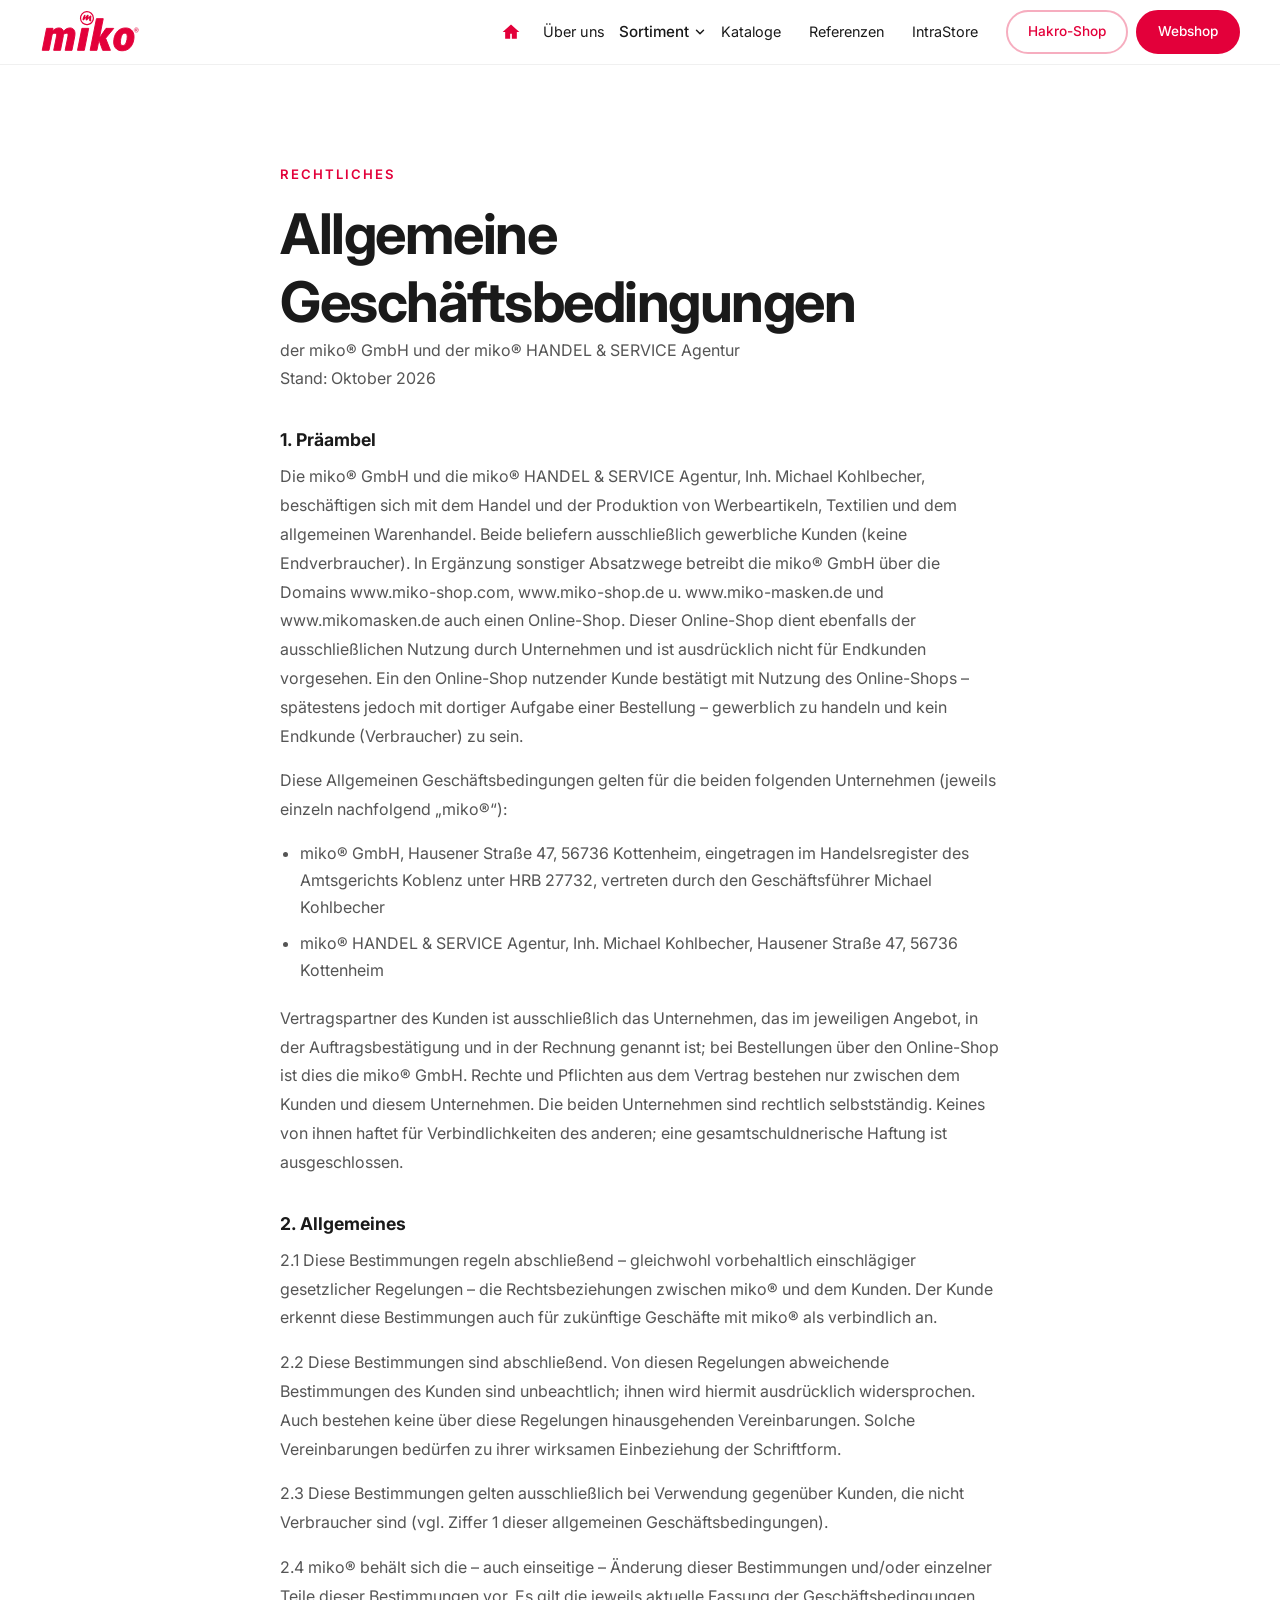
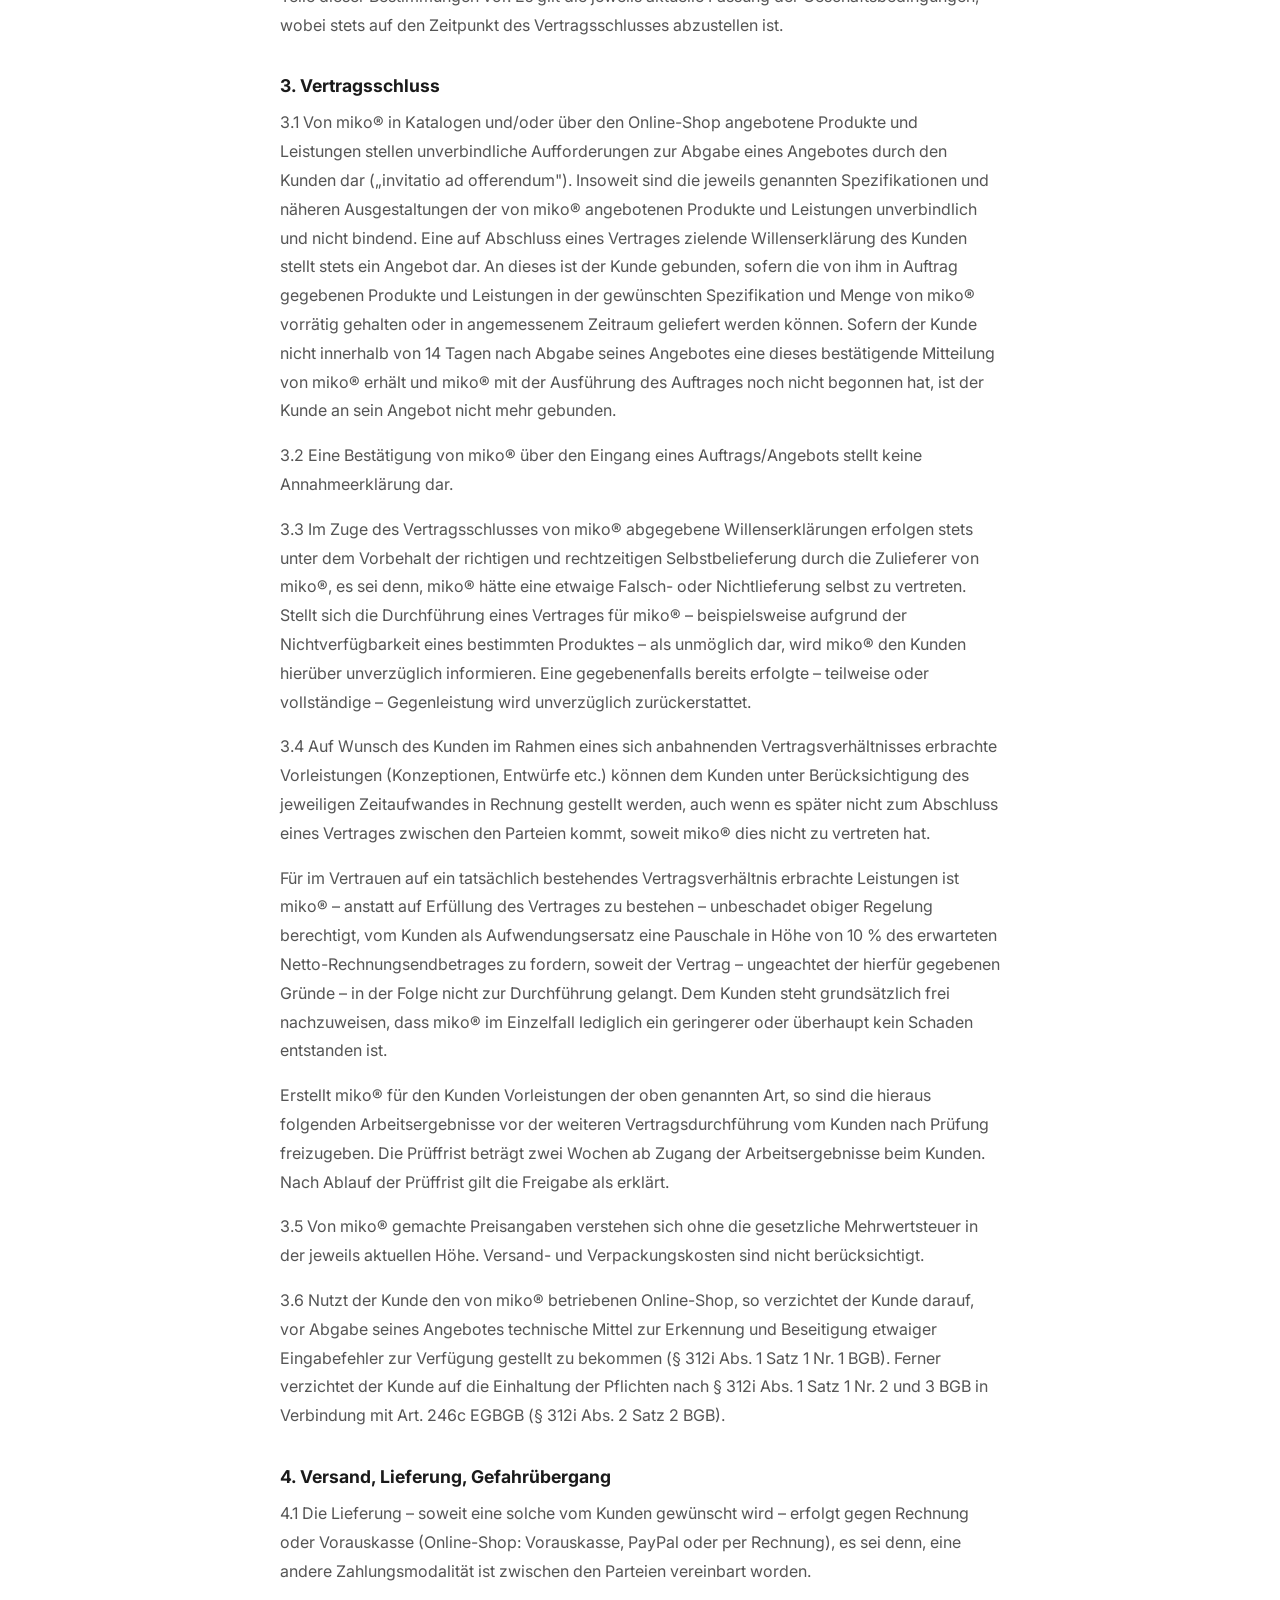
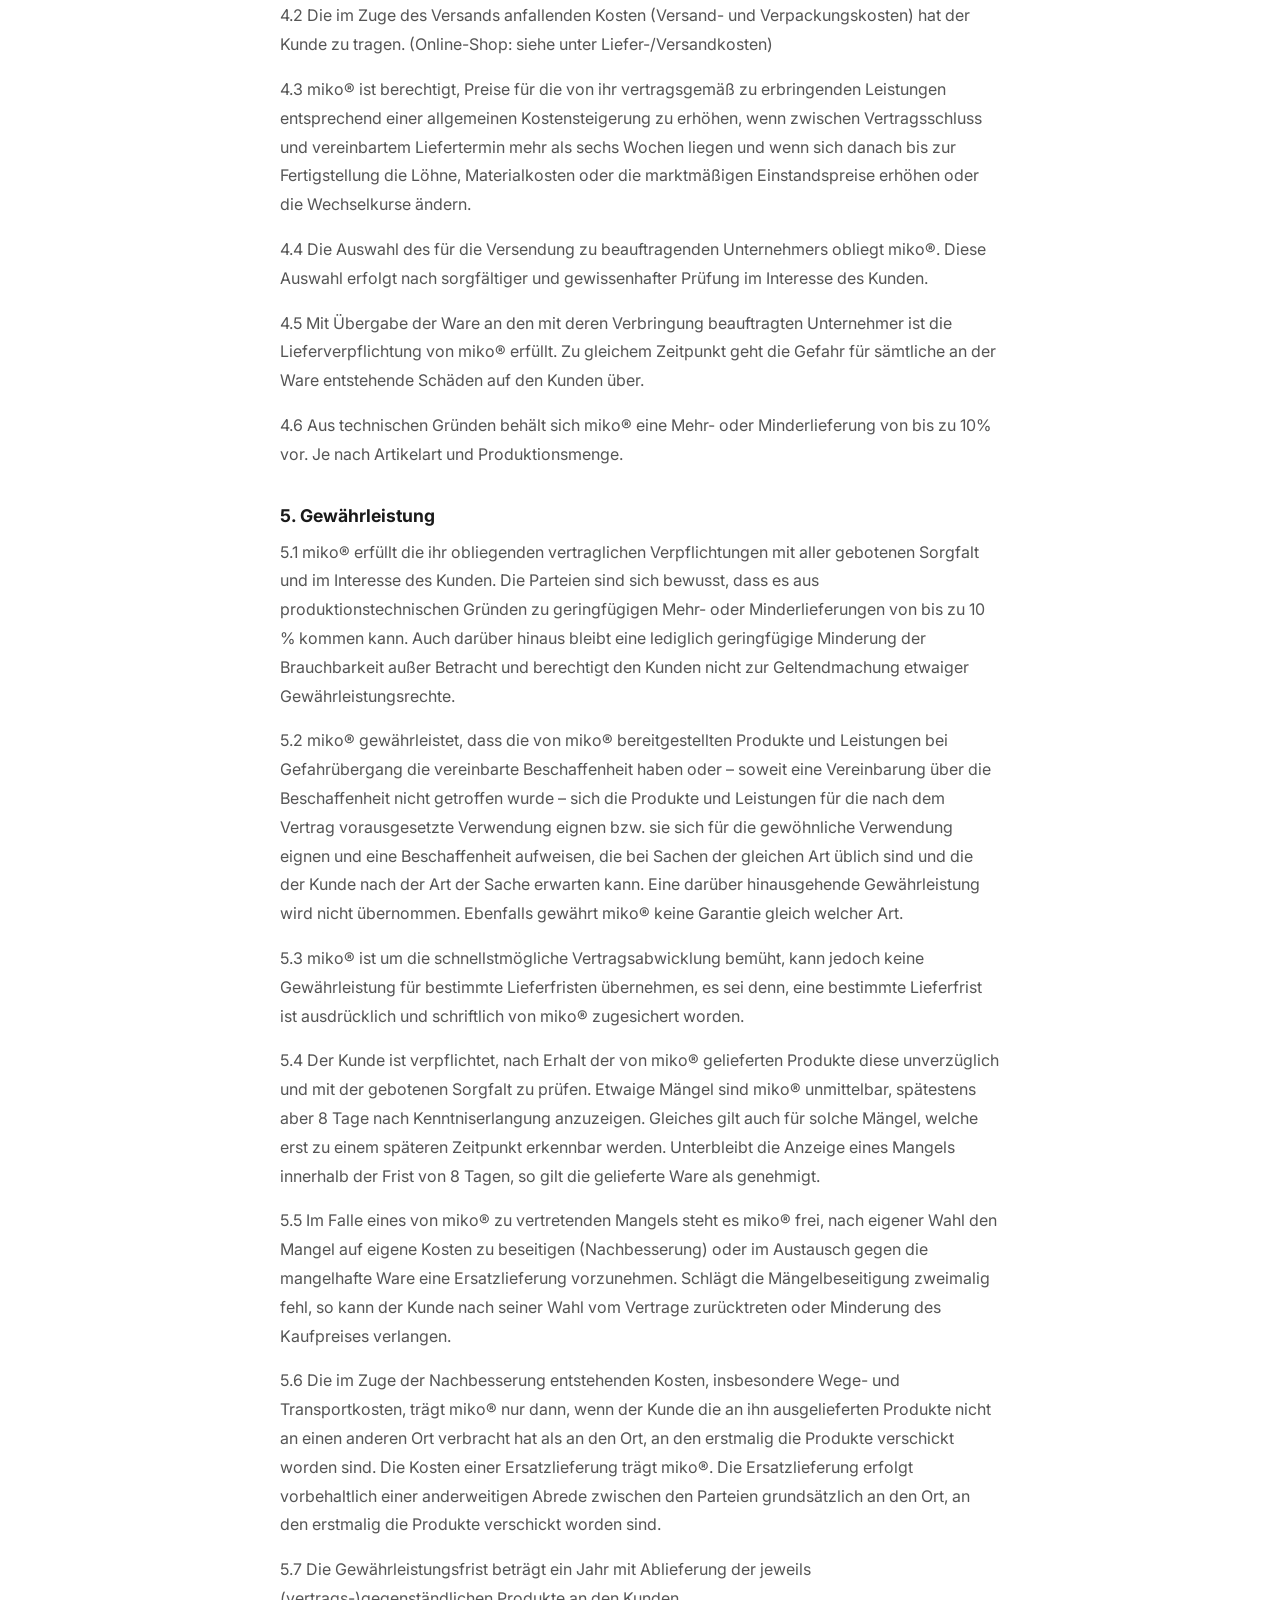
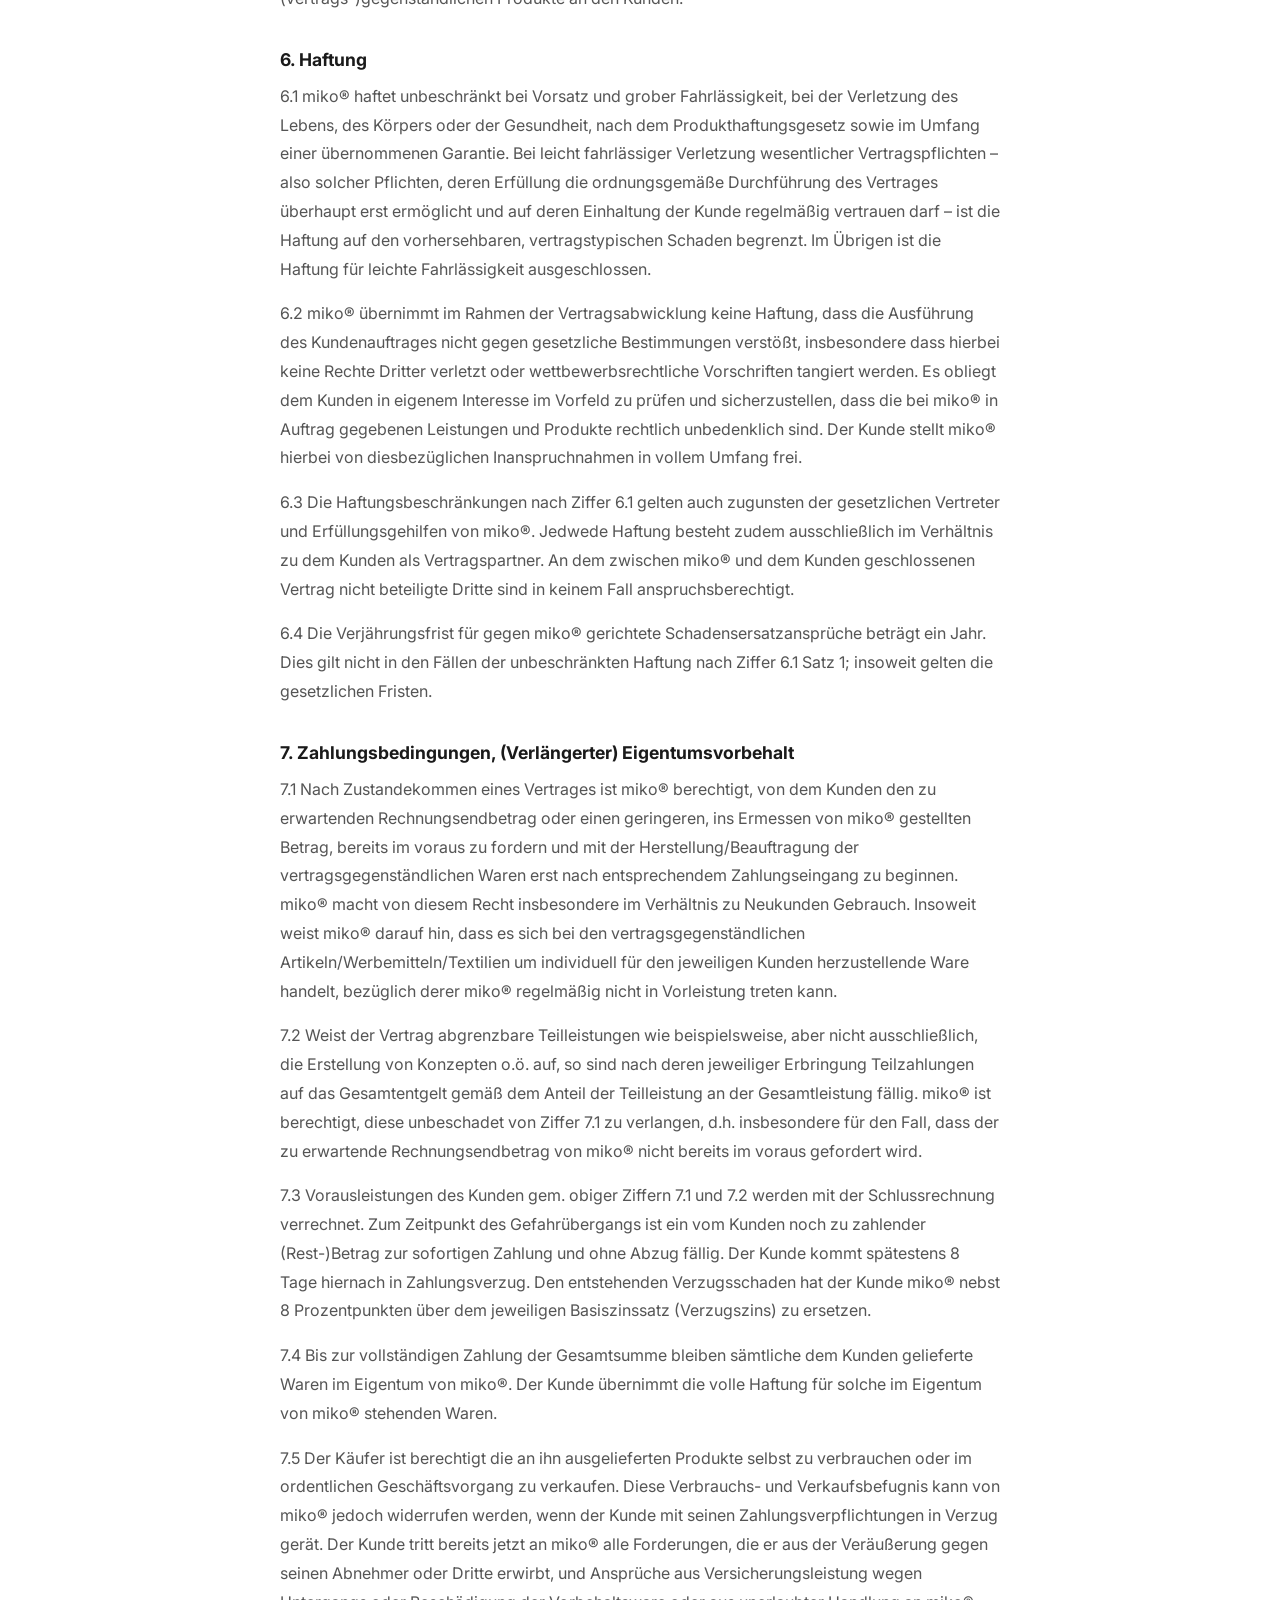
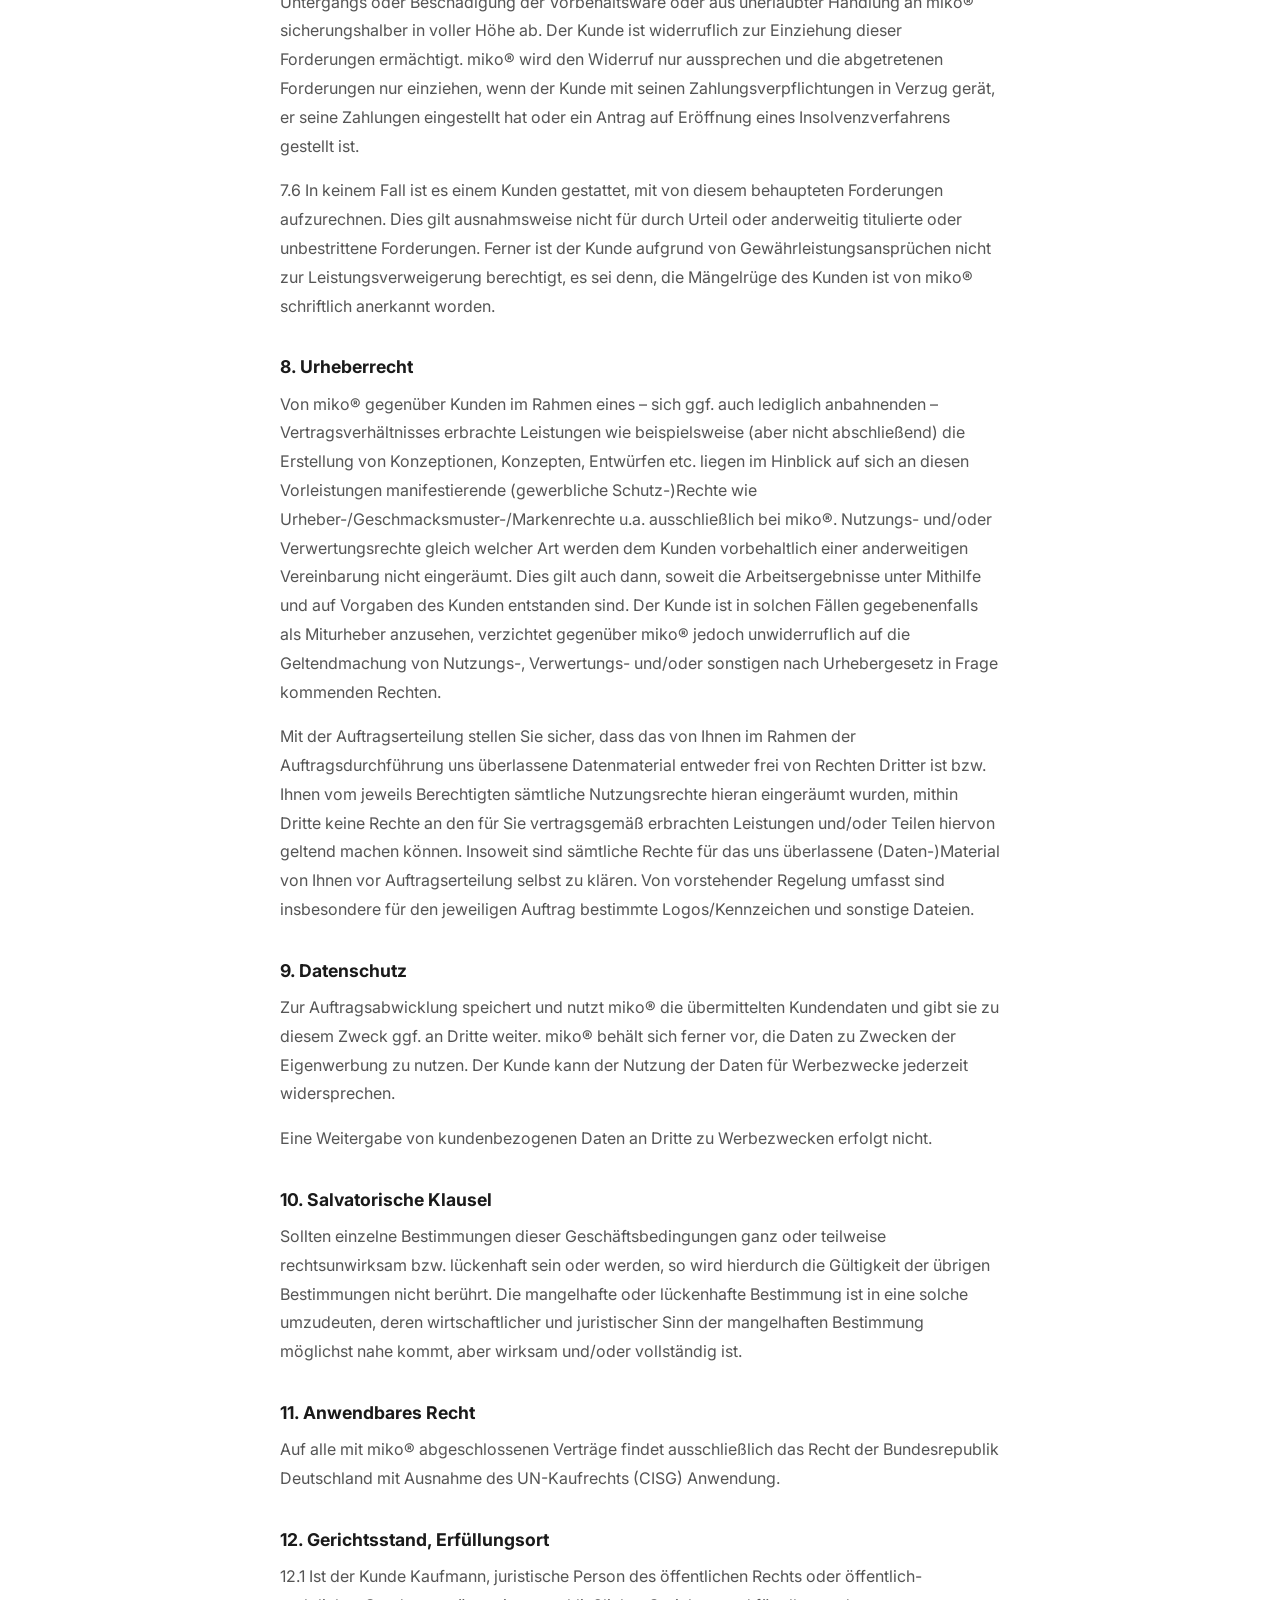
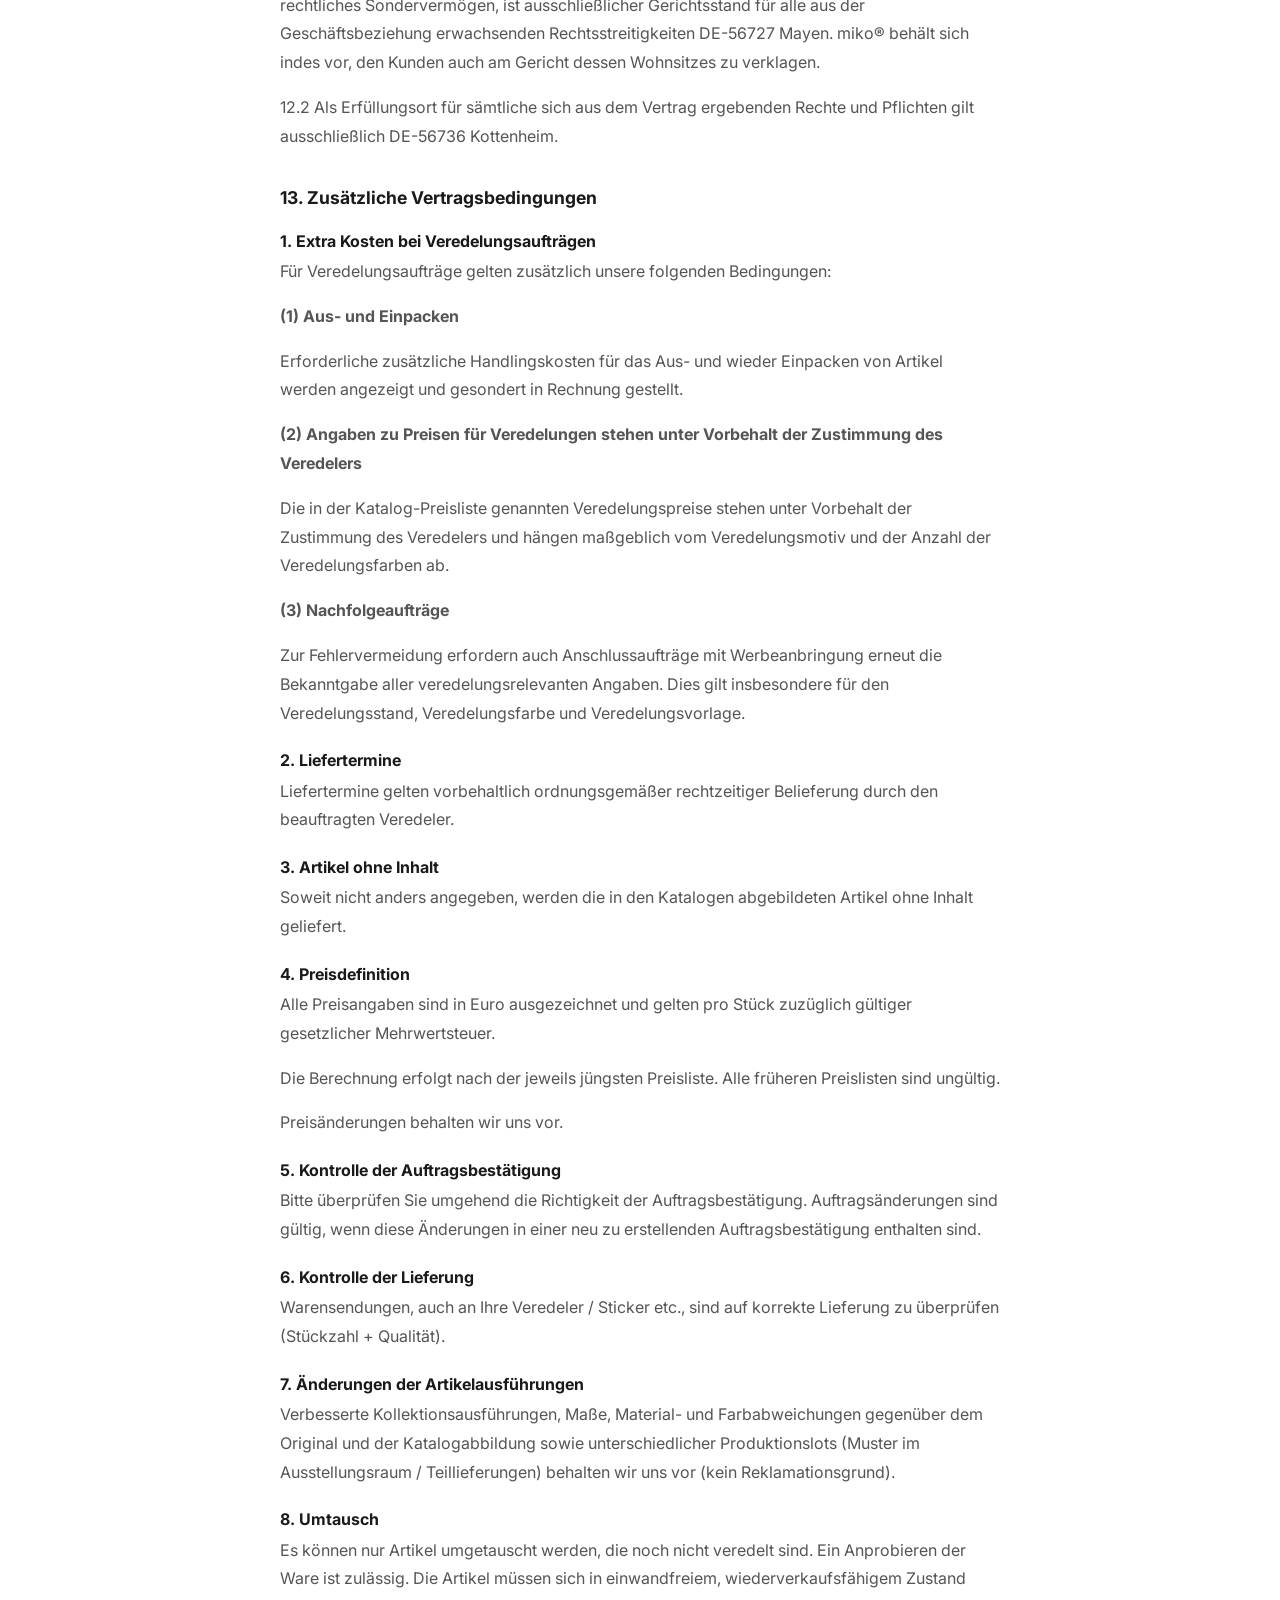
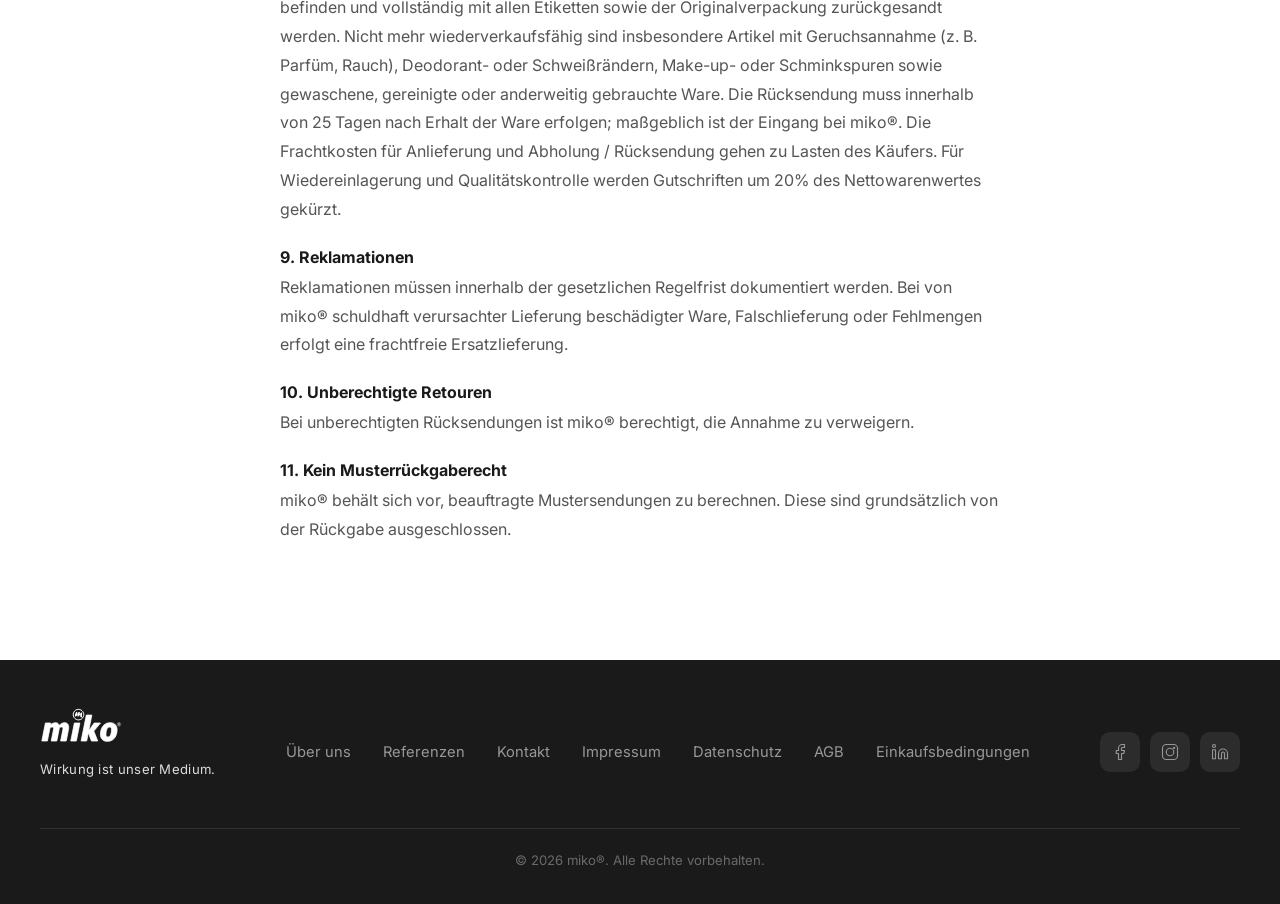
==== commit e721a22a: "Fusszeile: Sortiment, IntraStore und Hakro-Shop entfernt Alle drei stehen bereits in der Navigations" ====
--- a/agb.html
+++ b/agb.html
@@ -180,11 +180,8 @@
         </div>
         <nav class="footer-nav">
           <a href="index.html#ueber-uns">Über uns</a>
-          <a href="index.html#sortiment">Sortiment</a>
           <a href="referenzen.html">Referenzen</a>
           <a href="index.html#kontakt">Kontakt</a>
-          <a href="https://www.intrastore.de/" target="_blank" rel="noopener">IntraStore</a>
-          <a href="https://www.hakroshop.com" target="_blank" rel="noopener">Hakro-Shop</a>
           <a href="impressum.html">Impressum</a>
           <a href="datenschutz.html">Datenschutz</a>
           <a href="agb.html">AGB</a>
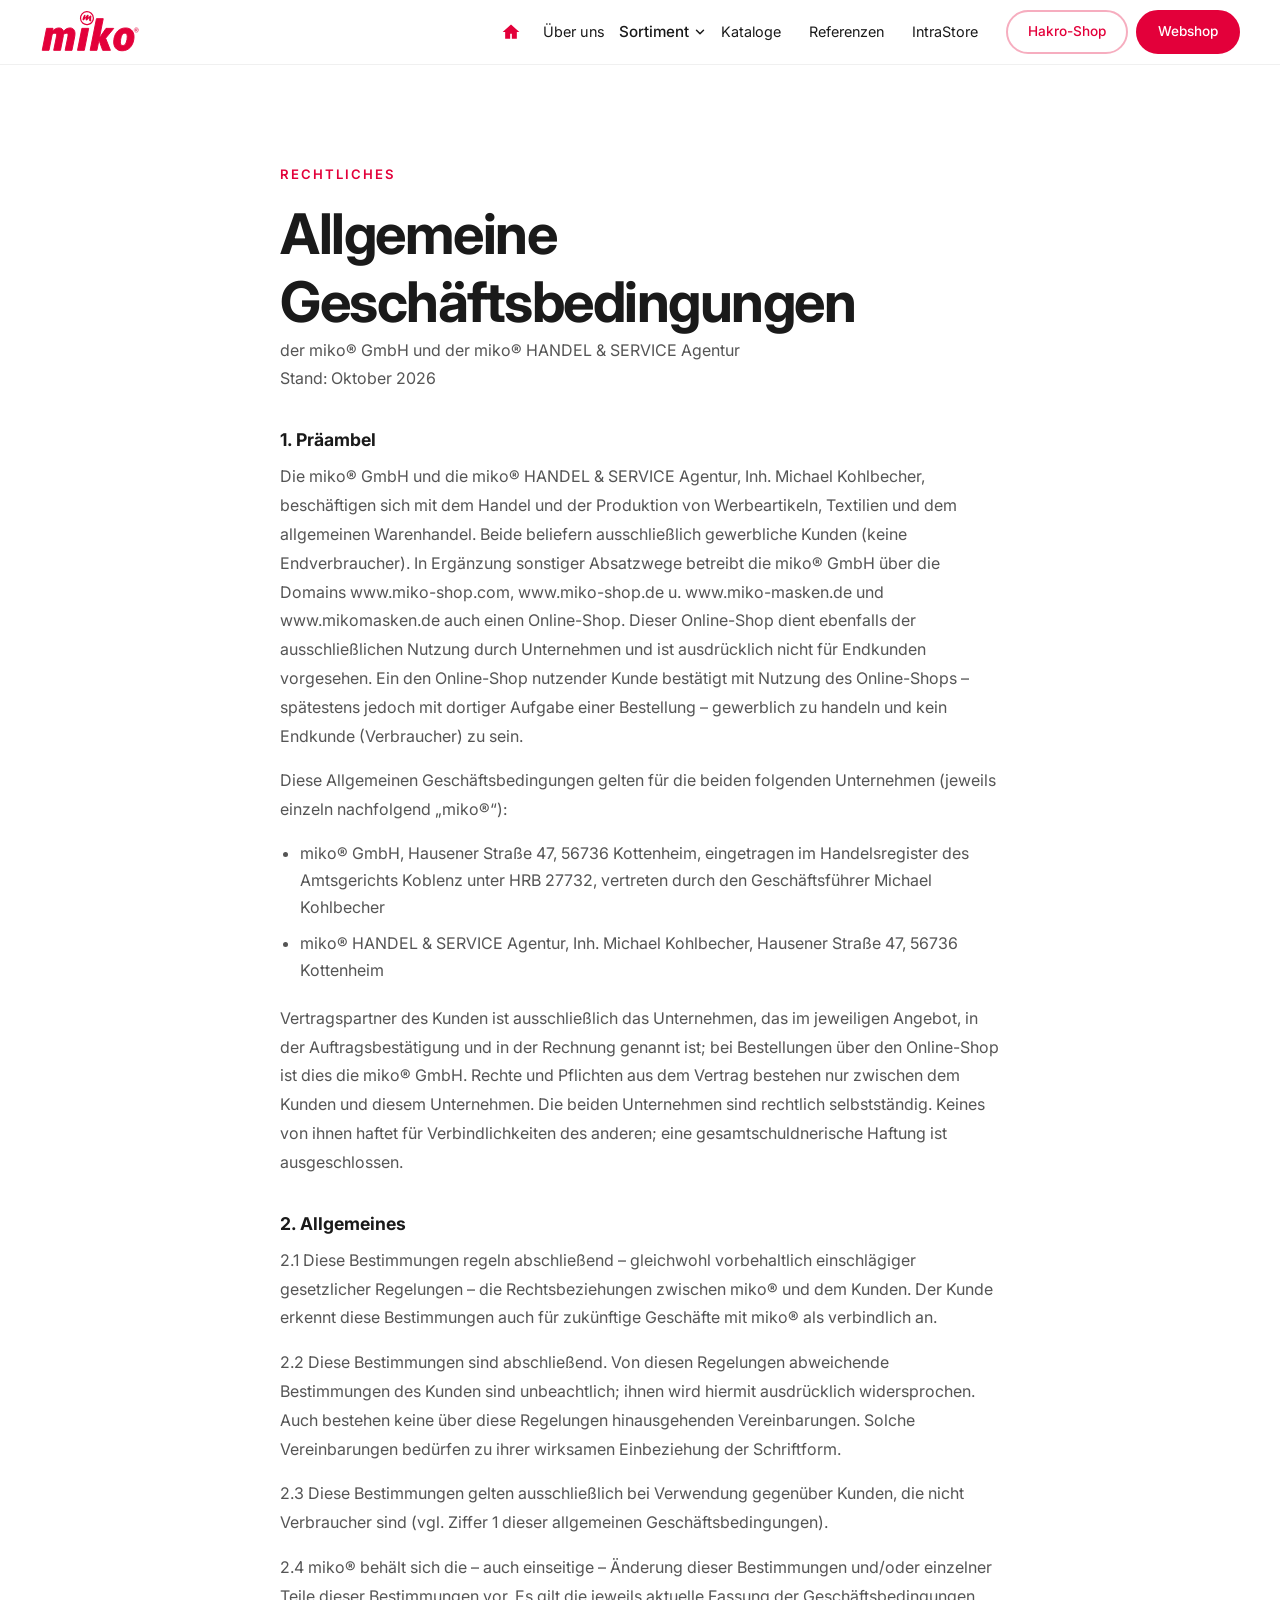
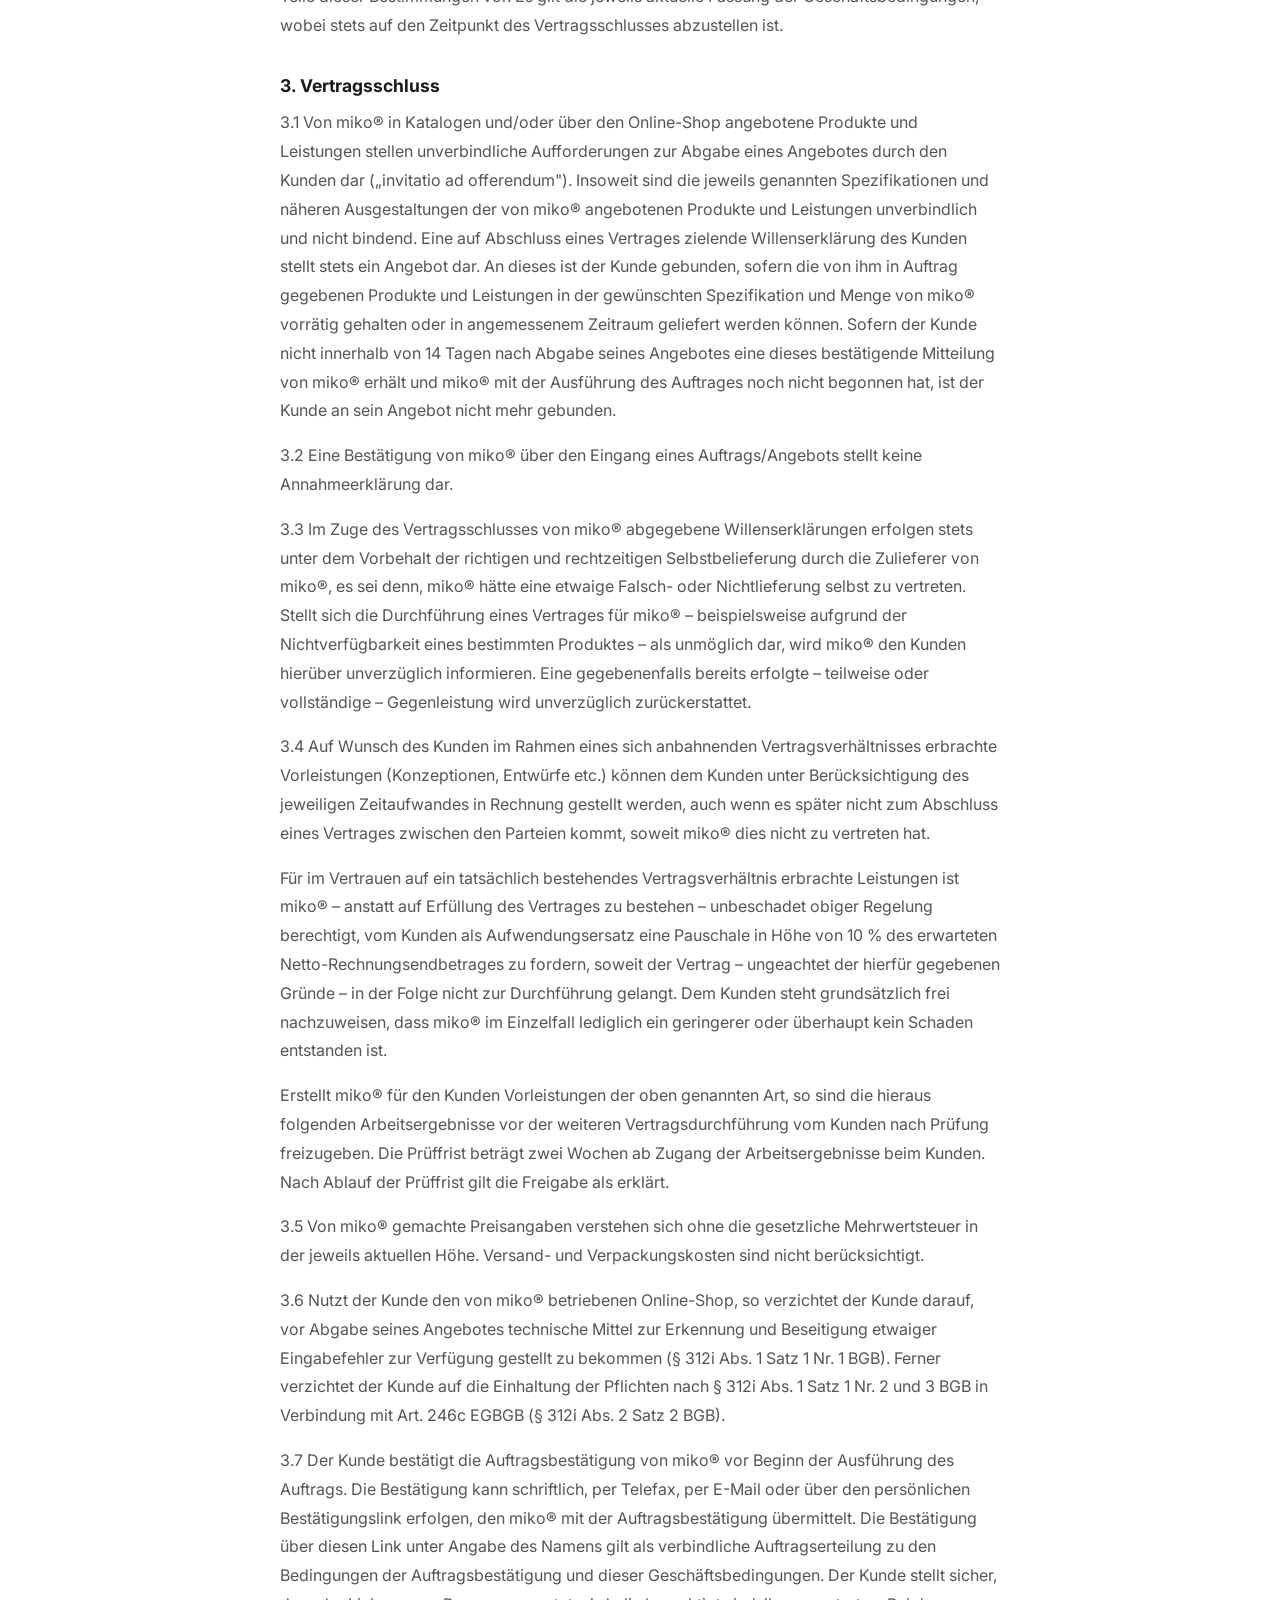
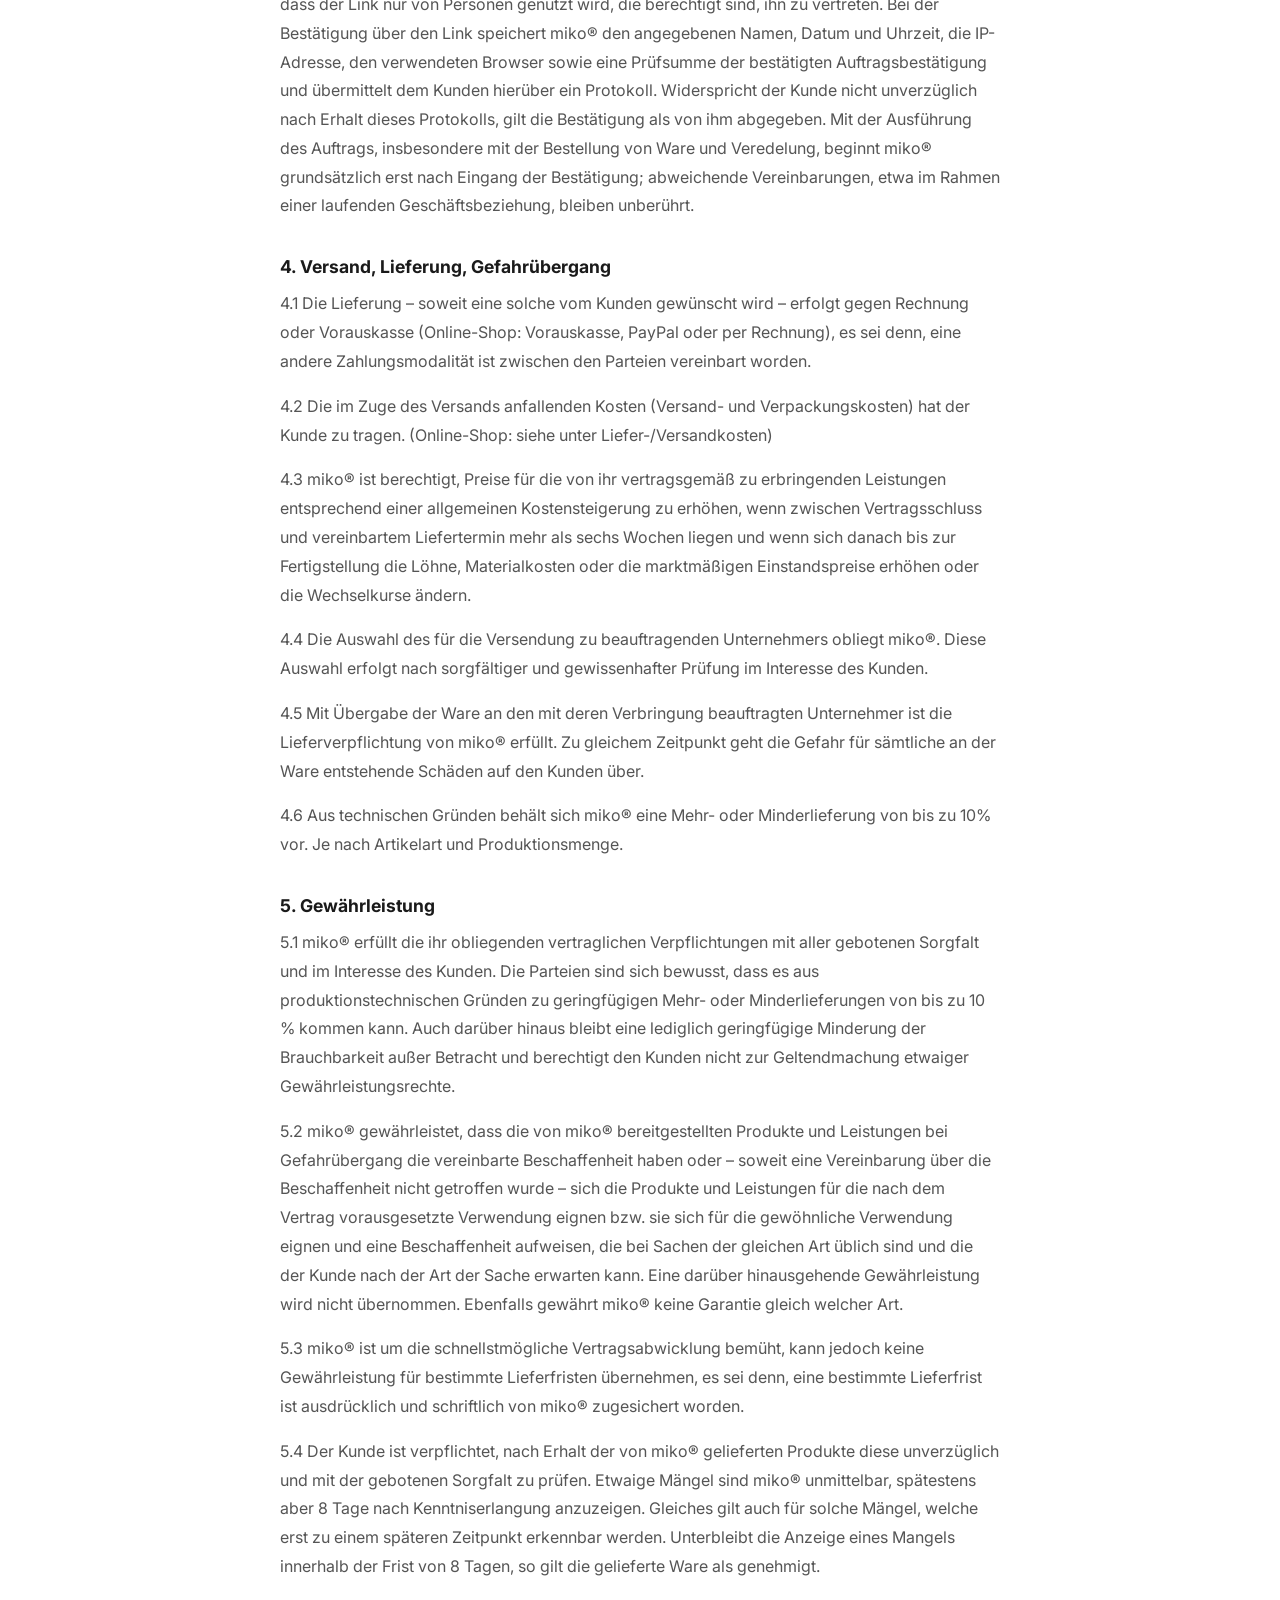
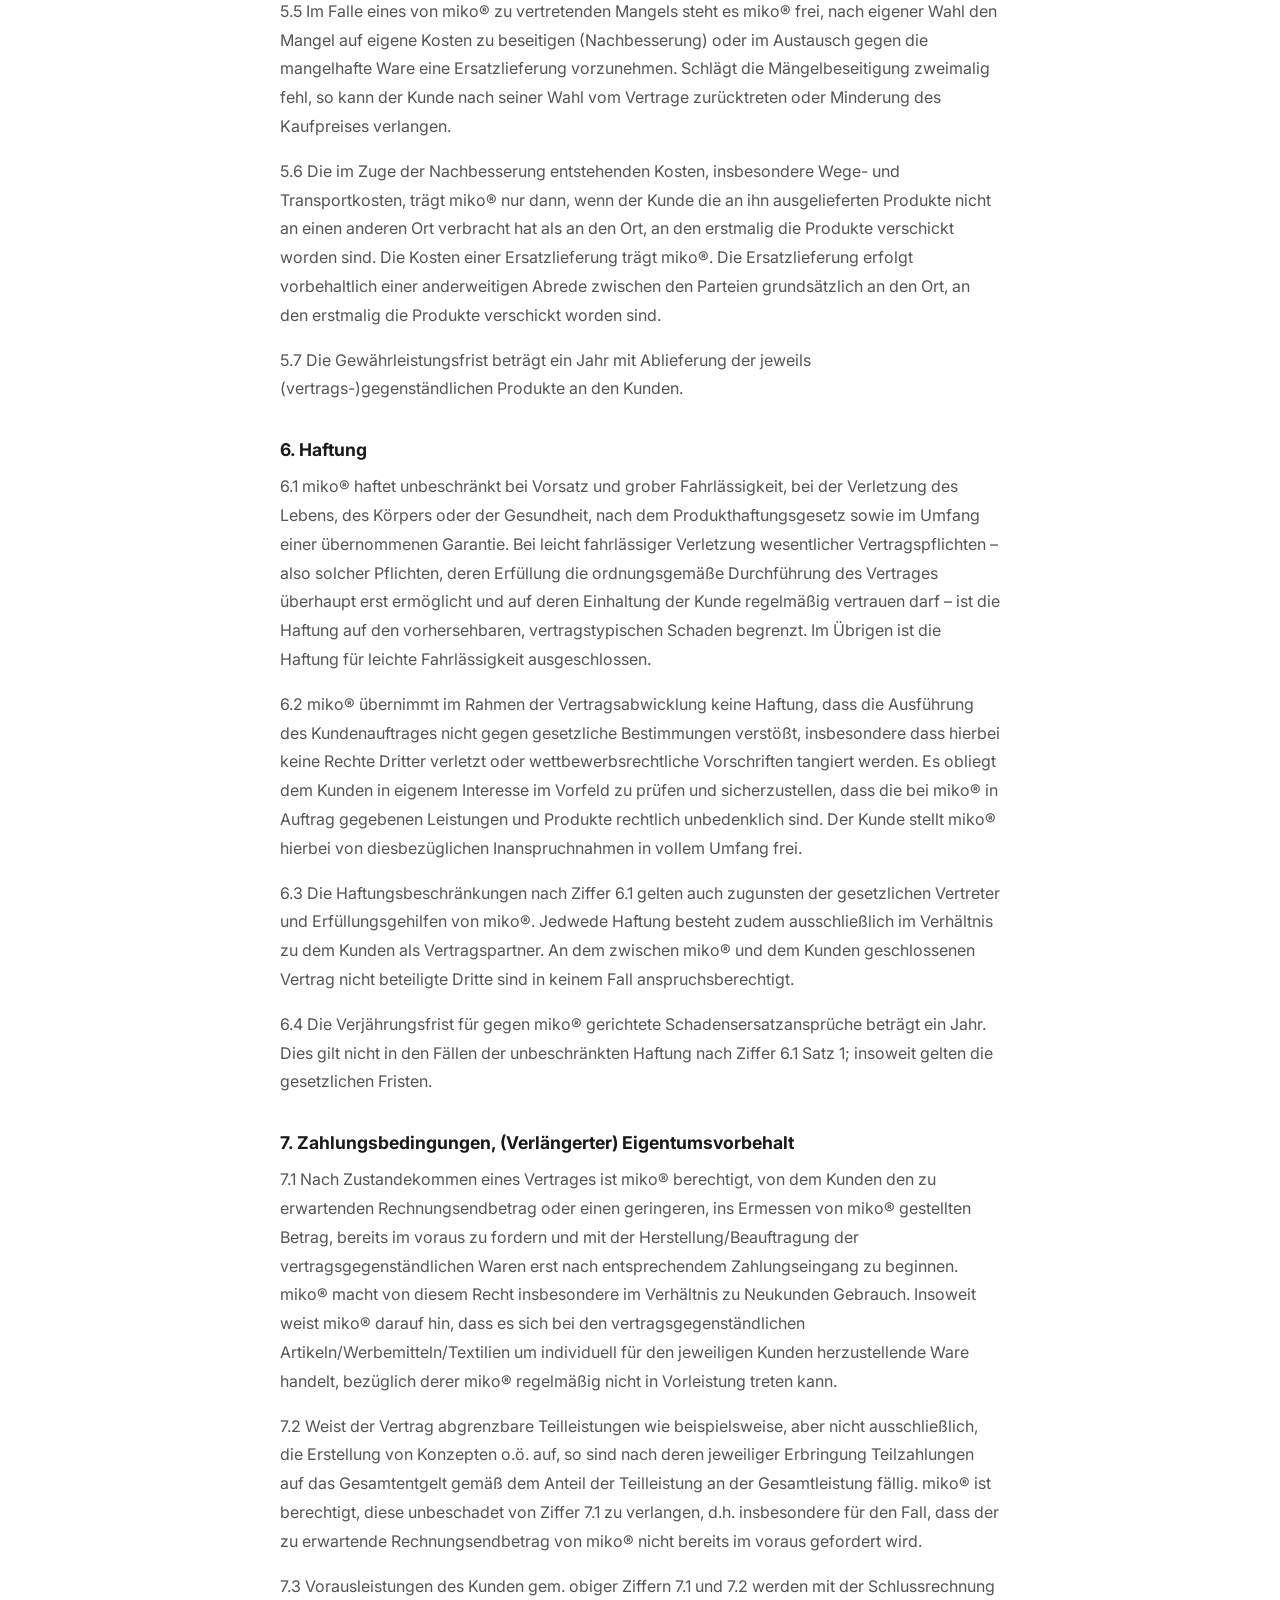
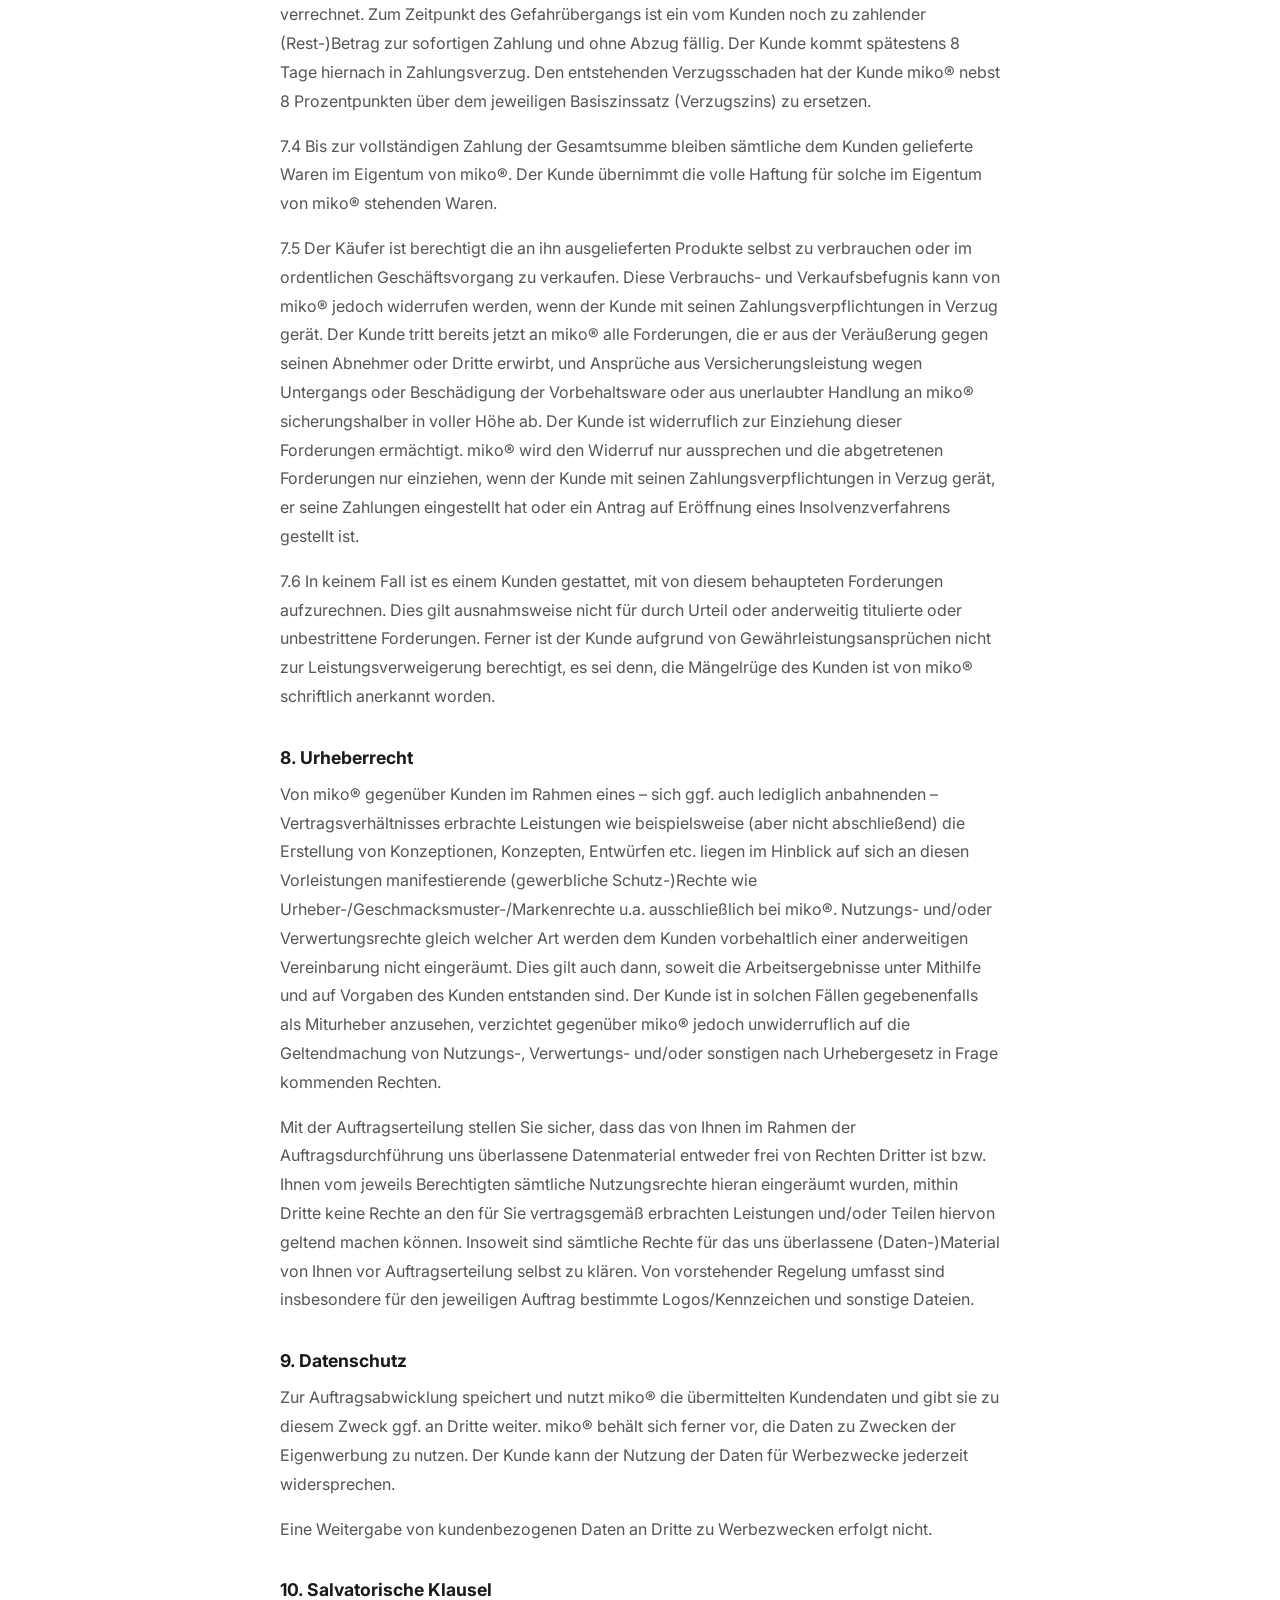
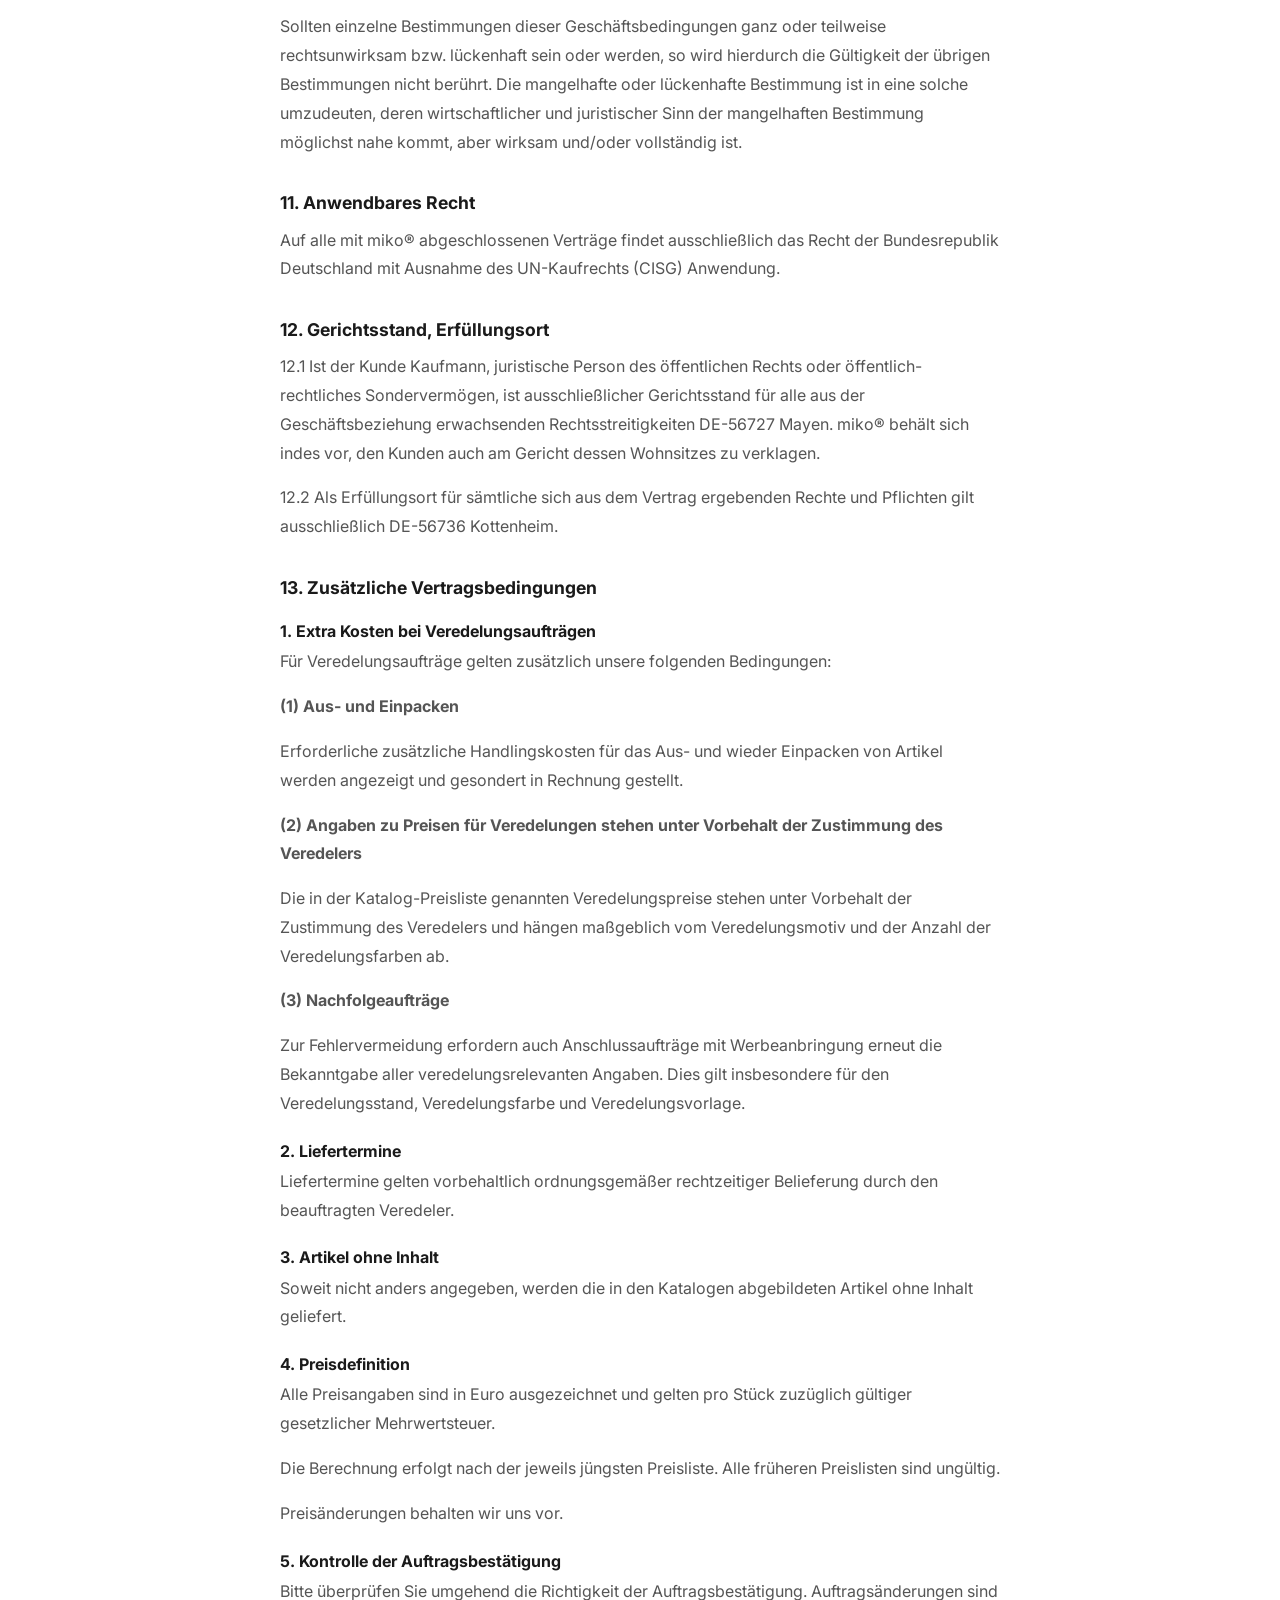
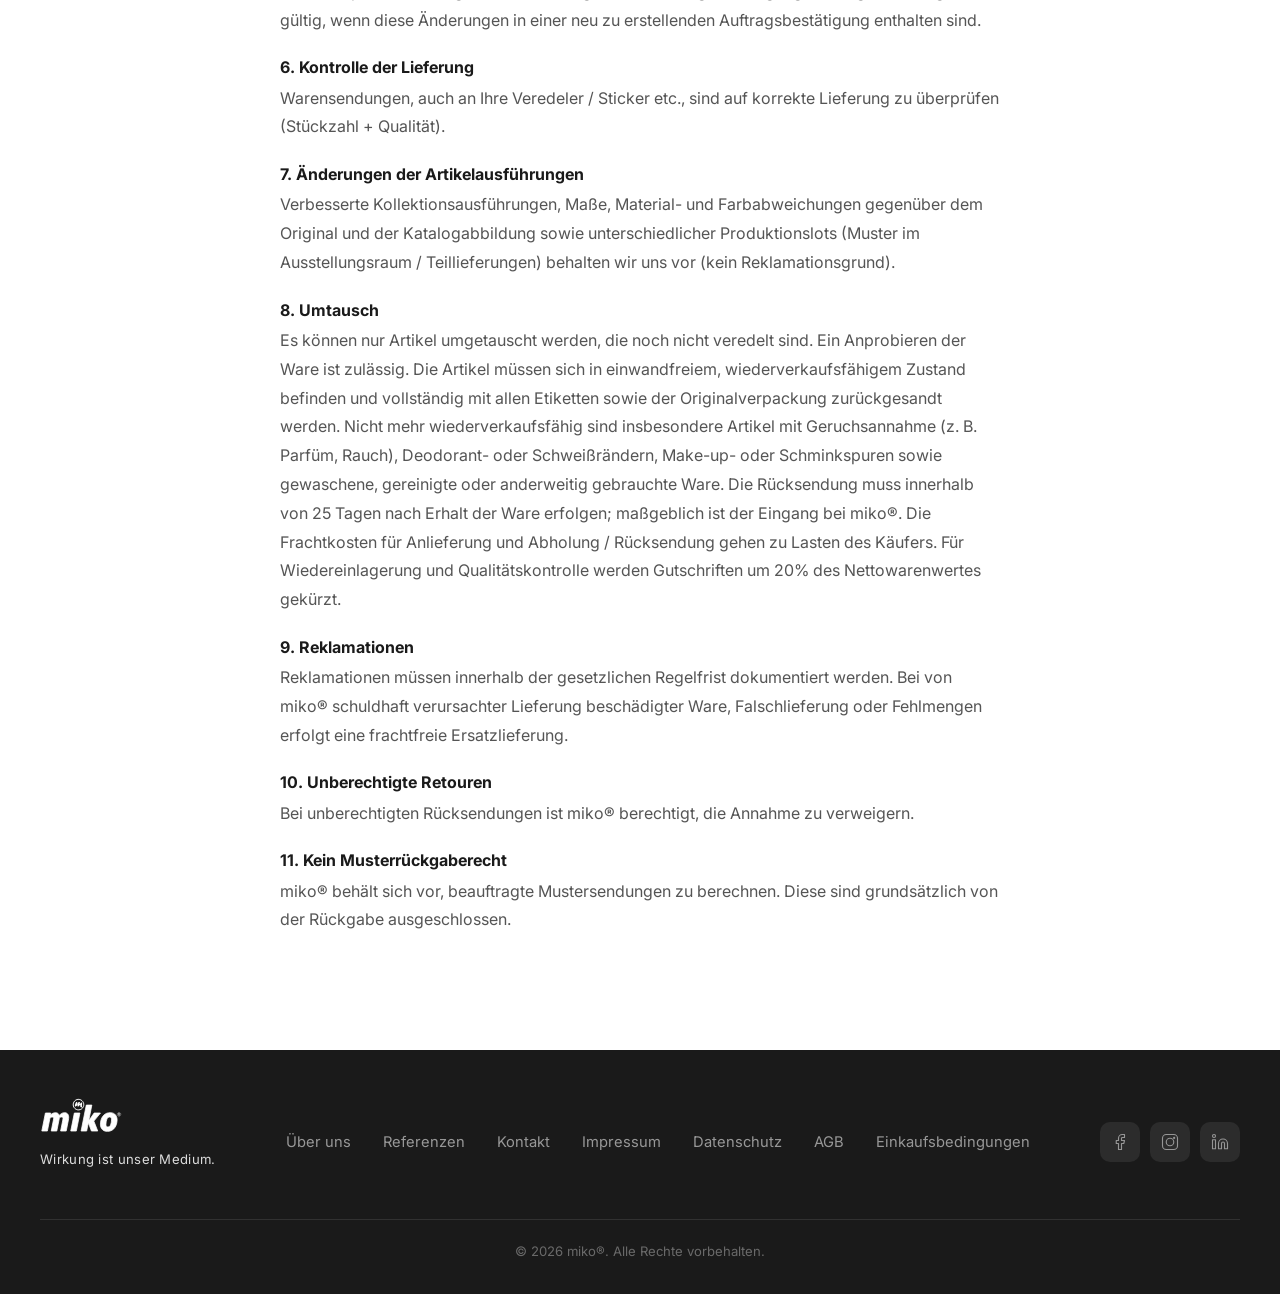
==== commit 13b91bf7: "AGB 3.7: Rückbestätigung der Auftragsbestätigung, auch über den Bestätigungslink Die Warenwirtschaft" ====
--- a/agb.html
+++ b/agb.html
@@ -94,6 +94,7 @@
         <p>Erstellt miko® für den Kunden Vorleistungen der oben genannten Art, so sind die hieraus folgenden Arbeitsergebnisse vor der weiteren Vertragsdurchführung vom Kunden nach Prüfung freizugeben. Die Prüffrist beträgt zwei Wochen ab Zugang der Arbeitsergebnisse beim Kunden. Nach Ablauf der Prüffrist gilt die Freigabe als erklärt.</p>
         <p>3.5 Von miko® gemachte Preisangaben verstehen sich ohne die gesetzliche Mehrwertsteuer in der jeweils aktuellen Höhe. Versand- und Verpackungskosten sind nicht berücksichtigt.</p>
         <p>3.6 Nutzt der Kunde den von miko® betriebenen Online-Shop, so verzichtet der Kunde darauf, vor Abgabe seines Angebotes technische Mittel zur Erkennung und Beseitigung etwaiger Eingabefehler zur Verfügung gestellt zu bekommen (§&nbsp;312i Abs.&nbsp;1 Satz 1 Nr.&nbsp;1 BGB). Ferner verzichtet der Kunde auf die Einhaltung der Pflichten nach §&nbsp;312i Abs.&nbsp;1 Satz 1 Nr.&nbsp;2 und 3 BGB in Verbindung mit Art. 246c EGBGB (§&nbsp;312i Abs.&nbsp;2 Satz 2 BGB).</p>
+        <p>3.7 Der Kunde bestätigt die Auftragsbestätigung von miko® vor Beginn der Ausführung des Auftrags. Die Bestätigung kann schriftlich, per Telefax, per E-Mail oder über den persönlichen Bestätigungslink erfolgen, den miko® mit der Auftragsbestätigung übermittelt. Die Bestätigung über diesen Link unter Angabe des Namens gilt als verbindliche Auftragserteilung zu den Bedingungen der Auftragsbestätigung und dieser Geschäftsbedingungen. Der Kunde stellt sicher, dass der Link nur von Personen genutzt wird, die berechtigt sind, ihn zu vertreten. Bei der Bestätigung über den Link speichert miko® den angegebenen Namen, Datum und Uhrzeit, die IP-Adresse, den verwendeten Browser sowie eine Prüfsumme der bestätigten Auftragsbestätigung und übermittelt dem Kunden hierüber ein Protokoll. Widerspricht der Kunde nicht unverzüglich nach Erhalt dieses Protokolls, gilt die Bestätigung als von ihm abgegeben. Mit der Ausführung des Auftrags, insbesondere mit der Bestellung von Ware und Veredelung, beginnt miko® grundsätzlich erst nach Eingang der Bestätigung; abweichende Vereinbarungen, etwa im Rahmen einer laufenden Geschäftsbeziehung, bleiben unberührt.</p>
         <h3>4. Versand, Lieferung, Gefahrübergang</h3>
         <p>4.1 Die Lieferung – soweit eine solche vom Kunden gewünscht wird – erfolgt gegen Rechnung oder Vorauskasse (Online-Shop: Vorauskasse, PayPal oder per Rechnung), es sei denn, eine andere Zahlungsmodalität ist zwischen den Parteien vereinbart worden.</p>
         <p>4.2 Die im Zuge des Versands anfallenden Kosten (Versand- und Verpackungskosten) hat der Kunde zu tragen. (Online-Shop: siehe unter Liefer-/Versandkosten)</p>
